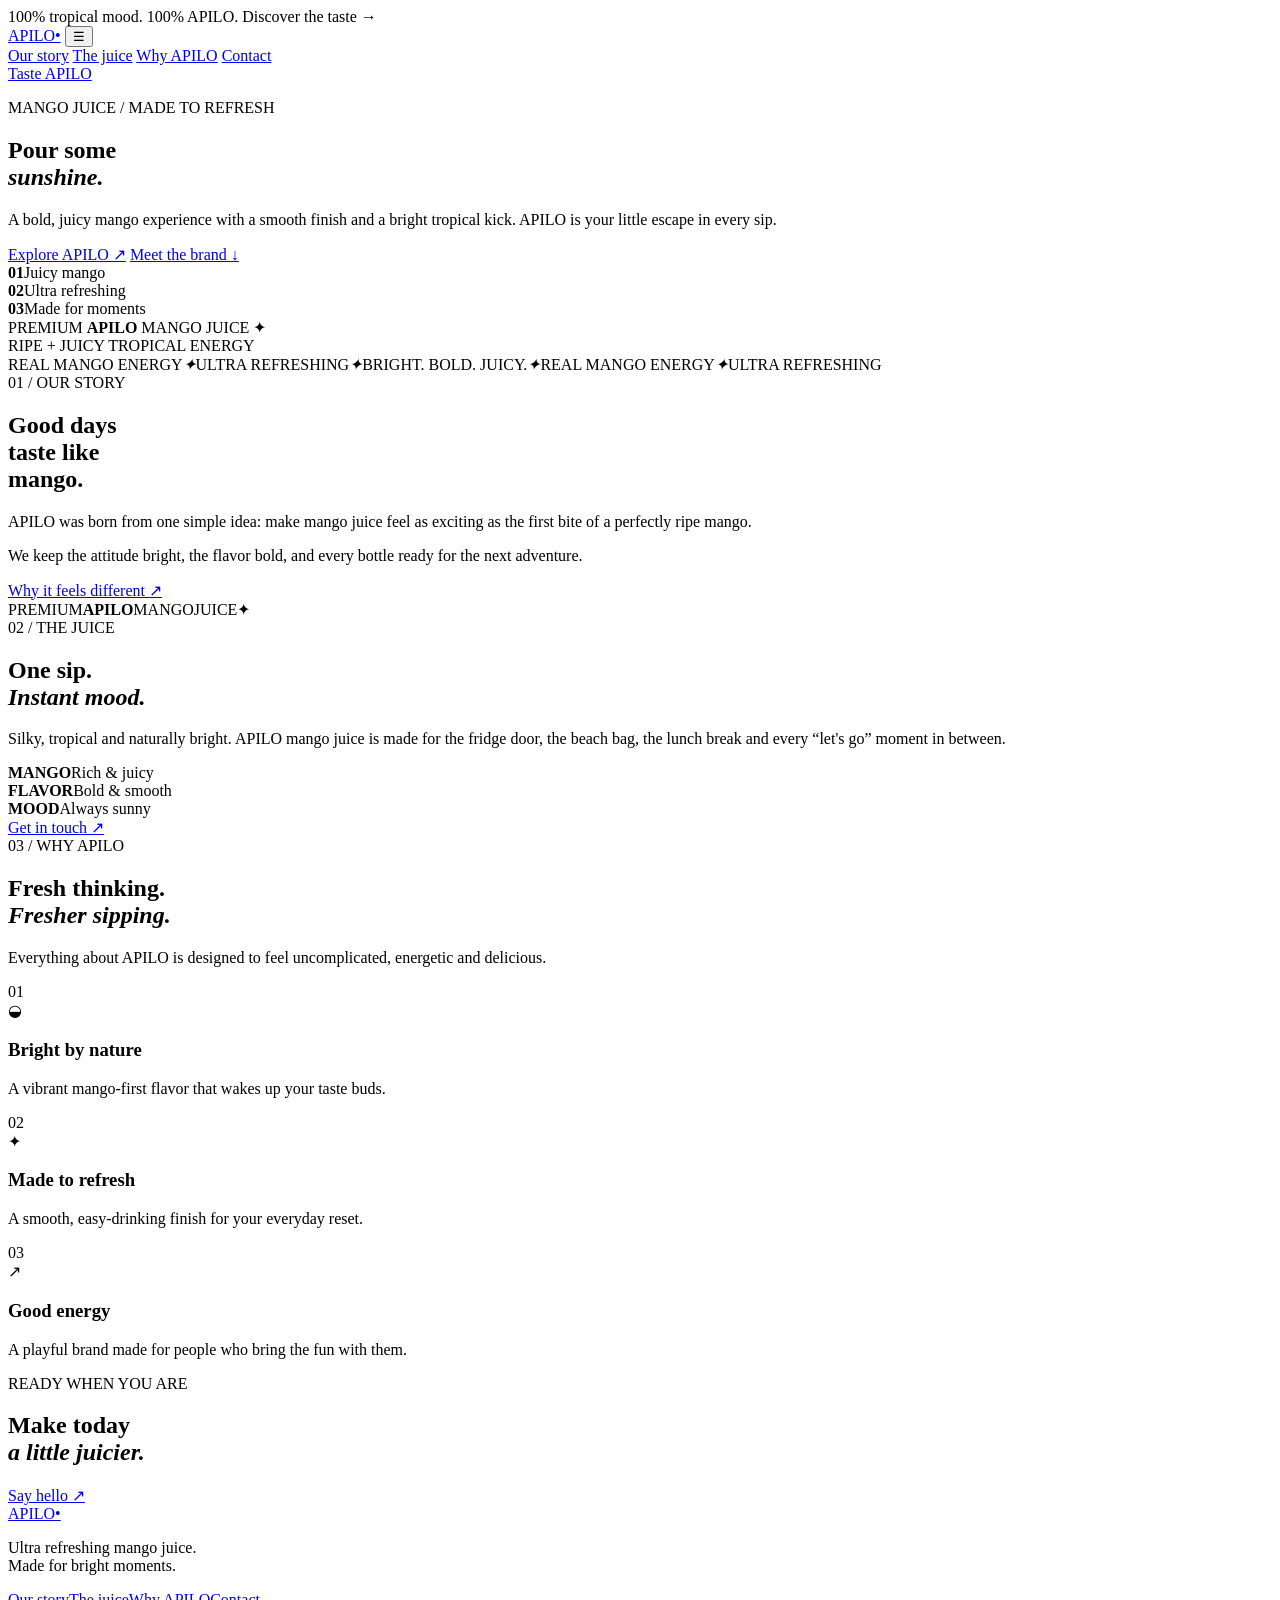
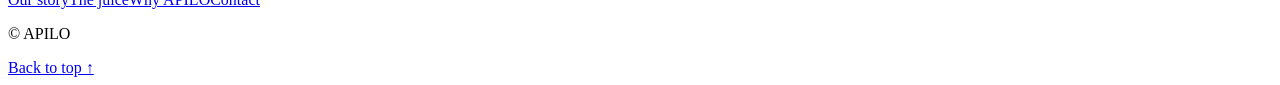
==== index.html @ fd2a4c7f "Build APILO juice brand homepage" ====
<!doctype html>
<html lang="en">
<head>
  <meta charset="UTF-8" />
  <meta name="viewport" content="width=device-width, initial-scale=1.0" />
  <meta name="description" content="APILO — ultra-refreshing mango juice made for bright, fresh moments." />
  <title>APILO — Ultra Refreshing Mango Juice</title>
  <link rel="preconnect" href="https://fonts.googleapis.com" />
  <link rel="preconnect" href="https://fonts.gstatic.com" crossorigin />
  <link href="https://fonts.googleapis.com/css2?family=DM+Sans:wght@400;500;600;700&family=Plus+Jakarta+Sans:wght@600;700;800&display=swap" rel="stylesheet" />
  <link rel="stylesheet" href="style.css" />
</head>
<body>
  <div class="announcement">100% tropical mood. 100% APILO. <span>Discover the taste →</span></div>

  <header class="nav-wrap">
    <nav class="nav container" aria-label="Main navigation">
      <a class="logo" href="#top" aria-label="APILO home">APILO<span>•</span></a>
      <button class="menu-btn" aria-label="Open menu" aria-expanded="false">☰</button>
      <div class="nav-links">
        <a href="#story">Our story</a>
        <a href="#product">The juice</a>
        <a href="#why">Why APILO</a>
        <a href="#contact">Contact</a>
      </div>
      <a class="nav-cta" href="#product">Taste APILO</a>
    </nav>
  </header>

  <main id="top">
    <section class="hero container">
      <div class="hero-copy reveal">
        <p class="eyebrow">MANGO JUICE / MADE TO REFRESH</p>
        <h1>Pour some<br /><em>sunshine.</em></h1>
        <p class="hero-text">A bold, juicy mango experience with a smooth finish and a bright tropical kick. APILO is your little escape in every sip.</p>
        <div class="hero-actions">
          <a class="button primary" href="#product">Explore APILO <span>↗</span></a>
          <a class="text-link" href="#story">Meet the brand <span>↓</span></a>
        </div>
        <div class="hero-meta">
          <div><strong>01</strong><span>Juicy mango</span></div>
          <div><strong>02</strong><span>Ultra refreshing</span></div>
          <div><strong>03</strong><span>Made for moments</span></div>
        </div>
      </div>

      <div class="hero-art reveal">
        <div class="sun"></div>
        <div class="burst burst-one"></div><div class="burst burst-two"></div><div class="burst burst-three"></div>
        <div class="leaf leaf-a"></div><div class="leaf leaf-b"></div>
        <div class="mango mango-a"></div><div class="mango mango-b"></div>
        <div class="bottle-shadow"></div>
        <div class="bottle">
          <div class="cap"></div>
          <div class="neck"></div>
          <div class="bottle-body">
            <div class="label">
              <span class="label-small">PREMIUM</span>
              <b>APILO</b>
              <span class="label-main">MANGO</span>
              <span class="label-sub">JUICE</span>
              <span class="label-dot">✦</span>
            </div>
          </div>
        </div>
        <span class="floating-note note-a">RIPE + JUICY</span>
        <span class="floating-note note-b">TROPICAL ENERGY</span>
      </div>
    </section>

    <section class="ticker" aria-label="APILO highlights">
      <div class="ticker-track"><span>REAL MANGO ENERGY</span><i>✦</i><span>ULTRA REFRESHING</span><i>✦</i><span>BRIGHT. BOLD. JUICY.</span><i>✦</i><span>REAL MANGO ENERGY</span><i>✦</i><span>ULTRA REFRESHING</span></div>
    </section>

    <section class="story section container" id="story">
      <div class="section-label">01 / OUR STORY</div>
      <div class="story-grid">
        <div class="story-title reveal"><h2>Good days<br /><span>taste like</span><br />mango.</h2></div>
        <div class="story-copy reveal"><p>APILO was born from one simple idea: make mango juice feel as exciting as the first bite of a perfectly ripe mango.</p><p>We keep the attitude bright, the flavor bold, and every bottle ready for the next adventure.</p><a class="arrow-link" href="#why">Why it feels different <span>↗</span></a></div>
      </div>
    </section>

    <section class="product section" id="product">
      <div class="container product-grid">
        <div class="product-visual reveal">
          <div class="fruit-ring"></div>
          <div class="mini-mango"></div>
          <div class="product-bottle bottle small-bottle"><div class="cap"></div><div class="neck"></div><div class="bottle-body"><div class="label"><span class="label-small">PREMIUM</span><b>APILO</b><span class="label-main">MANGO</span><span class="label-sub">JUICE</span><span class="label-dot">✦</span></div></div></div>
        </div>
        <div class="product-info reveal">
          <div class="section-label">02 / THE JUICE</div>
          <h2>One sip.<br /><em>Instant mood.</em></h2>
          <p>Silky, tropical and naturally bright. APILO mango juice is made for the fridge door, the beach bag, the lunch break and every “let's go” moment in between.</p>
          <div class="specs"><div><strong>MANGO</strong><span>Rich & juicy</span></div><div><strong>FLAVOR</strong><span>Bold & smooth</span></div><div><strong>MOOD</strong><span>Always sunny</span></div></div>
          <a class="button dark" href="#contact">Get in touch <span>↗</span></a>
        </div>
      </div>
    </section>

    <section class="why section container" id="why">
      <div class="section-label">03 / WHY APILO</div>
      <div class="why-head"><h2>Fresh thinking.<br /><em>Fresher sipping.</em></h2><p>Everything about APILO is designed to feel uncomplicated, energetic and delicious.</p></div>
      <div class="cards">
        <article class="feature-card reveal"><span>01</span><div class="icon">◒</div><h3>Bright by nature</h3><p>A vibrant mango-first flavor that wakes up your taste buds.</p></article>
        <article class="feature-card accent reveal"><span>02</span><div class="icon">✦</div><h3>Made to refresh</h3><p>A smooth, easy-drinking finish for your everyday reset.</p></article>
        <article class="feature-card reveal"><span>03</span><div class="icon">↗</div><h3>Good energy</h3><p>A playful brand made for people who bring the fun with them.</p></article>
      </div>
    </section>

    <section class="cta container reveal" id="contact">
      <div><p class="eyebrow">READY WHEN YOU ARE</p><h2>Make today<br /><em>a little juicier.</em></h2></div>
      <a class="button primary large" href="mailto:hello@apilo.example">Say hello <span>↗</span></a>
    </section>
  </main>

  <footer class="footer">
    <div class="container footer-grid">
      <div><a class="logo footer-logo" href="#top">APILO<span>•</span></a><p>Ultra refreshing mango juice.<br />Made for bright moments.</p></div>
      <div class="footer-links"><a href="#story">Our story</a><a href="#product">The juice</a><a href="#why">Why APILO</a><a href="#contact">Contact</a></div>
      <div class="footer-right"><p>© <span id="year"></span> APILO</p><a href="#top">Back to top ↑</a></div>
    </div>
  </footer>
  <script src="script.js"></script>
</body>
</html>
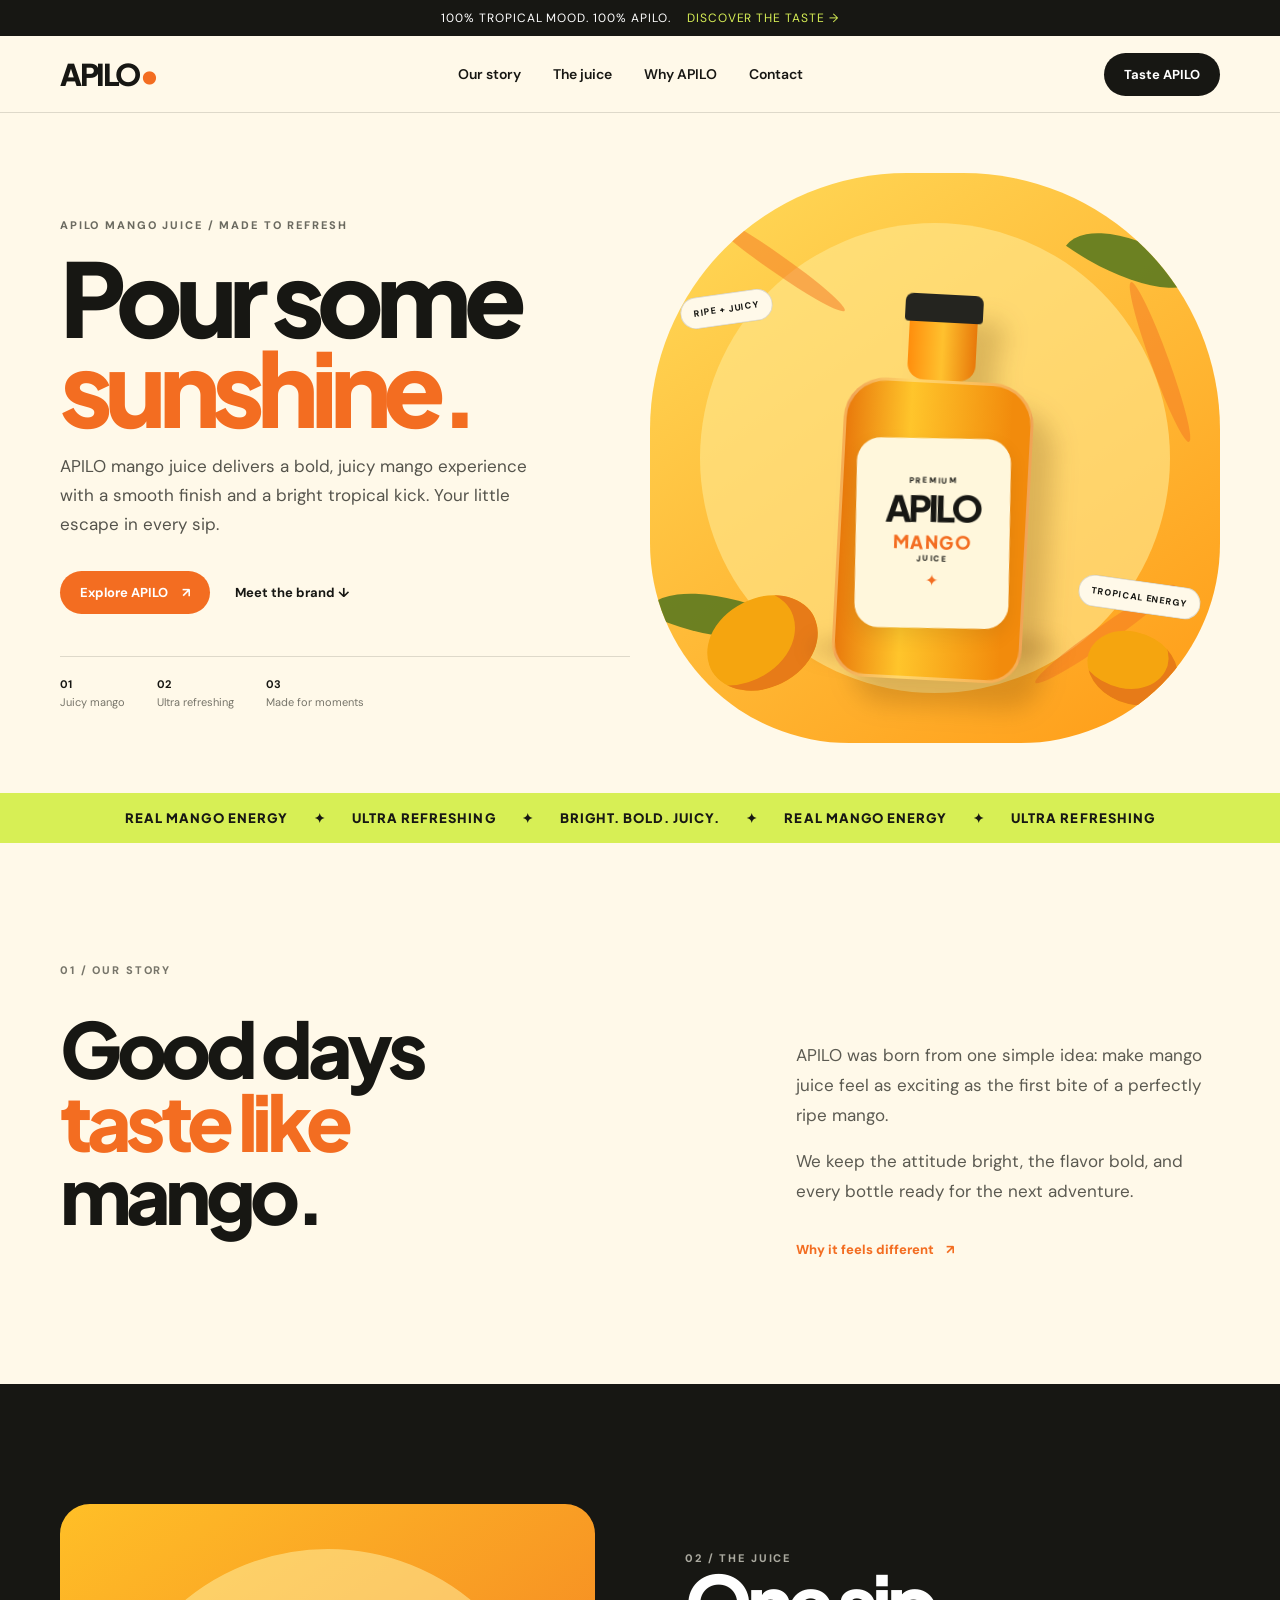
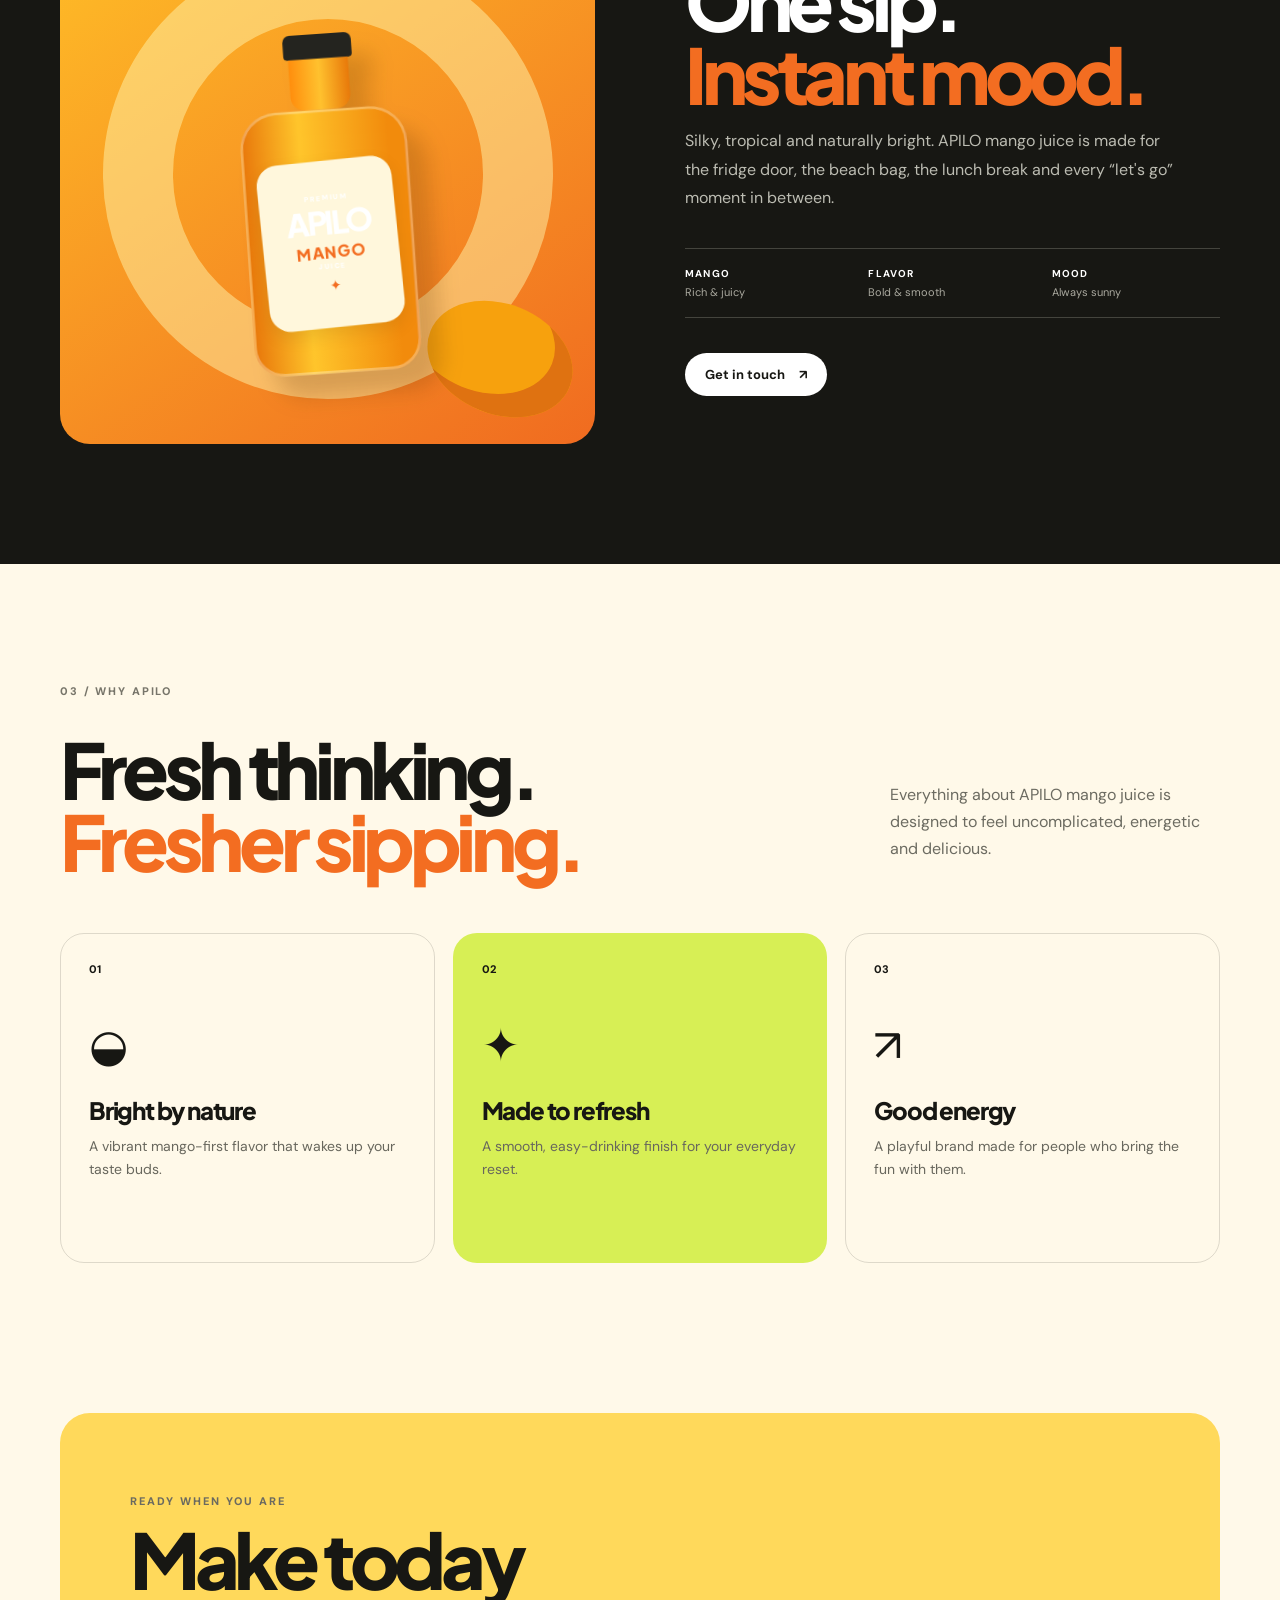
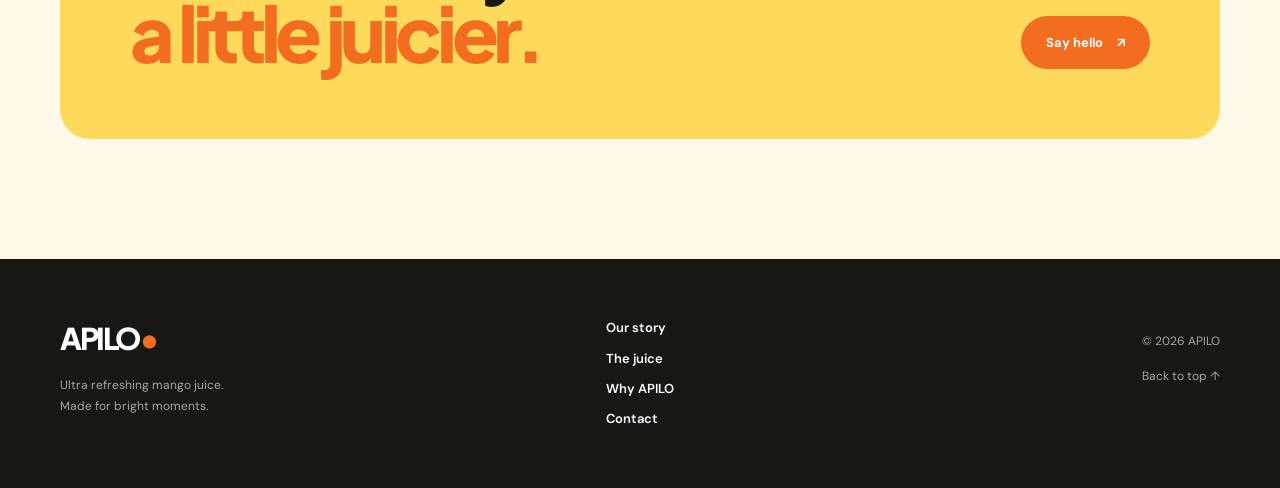
==== commit ca7b35d5: "Improve APILO SEO for Google search" ====
--- a/index.html
+++ b/index.html
@@ -3,123 +3,42 @@
 <head>
   <meta charset="UTF-8" />
   <meta name="viewport" content="width=device-width, initial-scale=1.0" />
-  <meta name="description" content="APILO — ultra-refreshing mango juice made for bright, fresh moments." />
-  <title>APILO — Ultra Refreshing Mango Juice</title>
+  <meta name="description" content="APILO mango juice — ultra-refreshing, bold and juicy tropical mango flavor made for bright moments." />
+  <meta name="keywords" content="APILO, APILO mango juice, mango juice, refreshing mango juice, tropical juice" />
+  <meta name="robots" content="index, follow" />
+  <link rel="canonical" href="https://sarkeramit2006-netizen.github.io/apilo-juice-website/" />
+  <meta property="og:type" content="website" />
+  <meta property="og:title" content="APILO Mango Juice — Pour Some Sunshine" />
+  <meta property="og:description" content="Meet APILO mango juice: bold, juicy and ultra refreshing." />
+  <meta property="og:url" content="https://sarkeramit2006-netizen.github.io/apilo-juice-website/" />
+  <title>APILO Mango Juice | Ultra Refreshing Tropical Mango Juice</title>
   <link rel="preconnect" href="https://fonts.googleapis.com" />
   <link rel="preconnect" href="https://fonts.gstatic.com" crossorigin />
   <link href="https://fonts.googleapis.com/css2?family=DM+Sans:wght@400;500;600;700&family=Plus+Jakarta+Sans:wght@600;700;800&display=swap" rel="stylesheet" />
   <link rel="stylesheet" href="style.css" />
+  <script type="application/ld+json">
+  {
+    "@context":"https://schema.org",
+    "@type":"Brand",
+    "name":"APILO",
+    "url":"https://sarkeramit2006-netizen.github.io/apilo-juice-website/",
+    "description":"APILO mango juice — bold, juicy and ultra refreshing tropical mango juice."
+  }
+  </script>
 </head>
 <body>
   <div class="announcement">100% tropical mood. 100% APILO. <span>Discover the taste →</span></div>
-
-  <header class="nav-wrap">
-    <nav class="nav container" aria-label="Main navigation">
-      <a class="logo" href="#top" aria-label="APILO home">APILO<span>•</span></a>
-      <button class="menu-btn" aria-label="Open menu" aria-expanded="false">☰</button>
-      <div class="nav-links">
-        <a href="#story">Our story</a>
-        <a href="#product">The juice</a>
-        <a href="#why">Why APILO</a>
-        <a href="#contact">Contact</a>
-      </div>
-      <a class="nav-cta" href="#product">Taste APILO</a>
-    </nav>
-  </header>
-
+  <header class="nav-wrap"><nav class="nav container" aria-label="Main navigation"><a class="logo" href="#top" aria-label="APILO home">APILO<span>•</span></a><button class="menu-btn" aria-label="Open menu" aria-expanded="false">☰</button><div class="nav-links"><a href="#story">Our story</a><a href="#product">The juice</a><a href="#why">Why APILO</a><a href="#contact">Contact</a></div><a class="nav-cta" href="#product">Taste APILO</a></nav></header>
   <main id="top">
-    <section class="hero container">
-      <div class="hero-copy reveal">
-        <p class="eyebrow">MANGO JUICE / MADE TO REFRESH</p>
-        <h1>Pour some<br /><em>sunshine.</em></h1>
-        <p class="hero-text">A bold, juicy mango experience with a smooth finish and a bright tropical kick. APILO is your little escape in every sip.</p>
-        <div class="hero-actions">
-          <a class="button primary" href="#product">Explore APILO <span>↗</span></a>
-          <a class="text-link" href="#story">Meet the brand <span>↓</span></a>
-        </div>
-        <div class="hero-meta">
-          <div><strong>01</strong><span>Juicy mango</span></div>
-          <div><strong>02</strong><span>Ultra refreshing</span></div>
-          <div><strong>03</strong><span>Made for moments</span></div>
-        </div>
-      </div>
-
-      <div class="hero-art reveal">
-        <div class="sun"></div>
-        <div class="burst burst-one"></div><div class="burst burst-two"></div><div class="burst burst-three"></div>
-        <div class="leaf leaf-a"></div><div class="leaf leaf-b"></div>
-        <div class="mango mango-a"></div><div class="mango mango-b"></div>
-        <div class="bottle-shadow"></div>
-        <div class="bottle">
-          <div class="cap"></div>
-          <div class="neck"></div>
-          <div class="bottle-body">
-            <div class="label">
-              <span class="label-small">PREMIUM</span>
-              <b>APILO</b>
-              <span class="label-main">MANGO</span>
-              <span class="label-sub">JUICE</span>
-              <span class="label-dot">✦</span>
-            </div>
-          </div>
-        </div>
-        <span class="floating-note note-a">RIPE + JUICY</span>
-        <span class="floating-note note-b">TROPICAL ENERGY</span>
-      </div>
-    </section>
-
-    <section class="ticker" aria-label="APILO highlights">
-      <div class="ticker-track"><span>REAL MANGO ENERGY</span><i>✦</i><span>ULTRA REFRESHING</span><i>✦</i><span>BRIGHT. BOLD. JUICY.</span><i>✦</i><span>REAL MANGO ENERGY</span><i>✦</i><span>ULTRA REFRESHING</span></div>
-    </section>
-
-    <section class="story section container" id="story">
-      <div class="section-label">01 / OUR STORY</div>
-      <div class="story-grid">
-        <div class="story-title reveal"><h2>Good days<br /><span>taste like</span><br />mango.</h2></div>
-        <div class="story-copy reveal"><p>APILO was born from one simple idea: make mango juice feel as exciting as the first bite of a perfectly ripe mango.</p><p>We keep the attitude bright, the flavor bold, and every bottle ready for the next adventure.</p><a class="arrow-link" href="#why">Why it feels different <span>↗</span></a></div>
-      </div>
-    </section>
-
-    <section class="product section" id="product">
-      <div class="container product-grid">
-        <div class="product-visual reveal">
-          <div class="fruit-ring"></div>
-          <div class="mini-mango"></div>
-          <div class="product-bottle bottle small-bottle"><div class="cap"></div><div class="neck"></div><div class="bottle-body"><div class="label"><span class="label-small">PREMIUM</span><b>APILO</b><span class="label-main">MANGO</span><span class="label-sub">JUICE</span><span class="label-dot">✦</span></div></div></div>
-        </div>
-        <div class="product-info reveal">
-          <div class="section-label">02 / THE JUICE</div>
-          <h2>One sip.<br /><em>Instant mood.</em></h2>
-          <p>Silky, tropical and naturally bright. APILO mango juice is made for the fridge door, the beach bag, the lunch break and every “let's go” moment in between.</p>
-          <div class="specs"><div><strong>MANGO</strong><span>Rich & juicy</span></div><div><strong>FLAVOR</strong><span>Bold & smooth</span></div><div><strong>MOOD</strong><span>Always sunny</span></div></div>
-          <a class="button dark" href="#contact">Get in touch <span>↗</span></a>
-        </div>
-      </div>
-    </section>
-
-    <section class="why section container" id="why">
-      <div class="section-label">03 / WHY APILO</div>
-      <div class="why-head"><h2>Fresh thinking.<br /><em>Fresher sipping.</em></h2><p>Everything about APILO is designed to feel uncomplicated, energetic and delicious.</p></div>
-      <div class="cards">
-        <article class="feature-card reveal"><span>01</span><div class="icon">◒</div><h3>Bright by nature</h3><p>A vibrant mango-first flavor that wakes up your taste buds.</p></article>
-        <article class="feature-card accent reveal"><span>02</span><div class="icon">✦</div><h3>Made to refresh</h3><p>A smooth, easy-drinking finish for your everyday reset.</p></article>
-        <article class="feature-card reveal"><span>03</span><div class="icon">↗</div><h3>Good energy</h3><p>A playful brand made for people who bring the fun with them.</p></article>
-      </div>
-    </section>
-
-    <section class="cta container reveal" id="contact">
-      <div><p class="eyebrow">READY WHEN YOU ARE</p><h2>Make today<br /><em>a little juicier.</em></h2></div>
-      <a class="button primary large" href="mailto:hello@apilo.example">Say hello <span>↗</span></a>
-    </section>
+    <section class="hero container"><div class="hero-copy reveal"><p class="eyebrow">APILO MANGO JUICE / MADE TO REFRESH</p><h1>Pour some<br /><em>sunshine.</em></h1><p class="hero-text">APILO mango juice delivers a bold, juicy mango experience with a smooth finish and a bright tropical kick. Your little escape in every sip.</p><div class="hero-actions"><a class="button primary" href="#product">Explore APILO <span>↗</span></a><a class="text-link" href="#story">Meet the brand <span>↓</span></a></div><div class="hero-meta"><div><strong>01</strong><span>Juicy mango</span></div><div><strong>02</strong><span>Ultra refreshing</span></div><div><strong>03</strong><span>Made for moments</span></div></div></div>
+      <div class="hero-art reveal"><div class="sun"></div><div class="burst burst-one"></div><div class="burst burst-two"></div><div class="burst burst-three"></div><div class="leaf leaf-a"></div><div class="leaf leaf-b"></div><div class="mango mango-a"></div><div class="mango mango-b"></div><div class="bottle-shadow"></div><div class="bottle"><div class="cap"></div><div class="neck"></div><div class="bottle-body"><div class="label"><span class="label-small">PREMIUM</span><b>APILO</b><span class="label-main">MANGO</span><span class="label-sub">JUICE</span><span class="label-dot">✦</span></div></div></div><span class="floating-note note-a">RIPE + JUICY</span><span class="floating-note note-b">TROPICAL ENERGY</span></div></section>
+    <section class="ticker" aria-label="APILO highlights"><div class="ticker-track"><span>REAL MANGO ENERGY</span><i>✦</i><span>ULTRA REFRESHING</span><i>✦</i><span>BRIGHT. BOLD. JUICY.</span><i>✦</i><span>REAL MANGO ENERGY</span><i>✦</i><span>ULTRA REFRESHING</span></div></section>
+    <section class="story section container" id="story"><div class="section-label">01 / OUR STORY</div><div class="story-grid"><div class="story-title reveal"><h2>Good days<br /><span>taste like</span><br />mango.</h2></div><div class="story-copy reveal"><p>APILO was born from one simple idea: make mango juice feel as exciting as the first bite of a perfectly ripe mango.</p><p>We keep the attitude bright, the flavor bold, and every bottle ready for the next adventure.</p><a class="arrow-link" href="#why">Why it feels different <span>↗</span></a></div></div></section>
+    <section class="product section" id="product"><div class="container product-grid"><div class="product-visual reveal"><div class="fruit-ring"></div><div class="mini-mango"></div><div class="product-bottle bottle small-bottle"><div class="cap"></div><div class="neck"></div><div class="bottle-body"><div class="label"><span class="label-small">PREMIUM</span><b>APILO</b><span class="label-main">MANGO</span><span class="label-sub">JUICE</span><span class="label-dot">✦</span></div></div></div></div><div class="product-info reveal"><div class="section-label">02 / THE JUICE</div><h2>One sip.<br /><em>Instant mood.</em></h2><p>Silky, tropical and naturally bright. APILO mango juice is made for the fridge door, the beach bag, the lunch break and every “let's go” moment in between.</p><div class="specs"><div><strong>MANGO</strong><span>Rich & juicy</span></div><div><strong>FLAVOR</strong><span>Bold & smooth</span></div><div><strong>MOOD</strong><span>Always sunny</span></div></div><a class="button dark" href="#contact">Get in touch <span>↗</span></a></div></div></section>
+    <section class="why section container" id="why"><div class="section-label">03 / WHY APILO</div><div class="why-head"><h2>Fresh thinking.<br /><em>Fresher sipping.</em></h2><p>Everything about APILO mango juice is designed to feel uncomplicated, energetic and delicious.</p></div><div class="cards"><article class="feature-card reveal"><span>01</span><div class="icon">◒</div><h3>Bright by nature</h3><p>A vibrant mango-first flavor that wakes up your taste buds.</p></article><article class="feature-card accent reveal"><span>02</span><div class="icon">✦</div><h3>Made to refresh</h3><p>A smooth, easy-drinking finish for your everyday reset.</p></article><article class="feature-card reveal"><span>03</span><div class="icon">↗</div><h3>Good energy</h3><p>A playful brand made for people who bring the fun with them.</p></article></div></section>
+    <section class="cta container reveal" id="contact"><div><p class="eyebrow">READY WHEN YOU ARE</p><h2>Make today<br /><em>a little juicier.</em></h2></div><a class="button primary large" href="mailto:hello@apilo.example">Say hello <span>↗</span></a></section>
   </main>
-
-  <footer class="footer">
-    <div class="container footer-grid">
-      <div><a class="logo footer-logo" href="#top">APILO<span>•</span></a><p>Ultra refreshing mango juice.<br />Made for bright moments.</p></div>
-      <div class="footer-links"><a href="#story">Our story</a><a href="#product">The juice</a><a href="#why">Why APILO</a><a href="#contact">Contact</a></div>
-      <div class="footer-right"><p>© <span id="year"></span> APILO</p><a href="#top">Back to top ↑</a></div>
-    </div>
-  </footer>
+  <footer class="footer"><div class="container footer-grid"><div><a class="logo footer-logo" href="#top">APILO<span>•</span></a><p>Ultra refreshing mango juice.<br />Made for bright moments.</p></div><div class="footer-links"><a href="#story">Our story</a><a href="#product">The juice</a><a href="#why">Why APILO</a><a href="#contact">Contact</a></div><div class="footer-right"><p>© <span id="year"></span> APILO</p><a href="#top">Back to top ↑</a></div></div></footer>
   <script src="script.js"></script>
 </body>
 </html>
--- a/style.css
+++ b/style.css
@@ -0,0 +1 @@
+:root{--ink:#171713;--cream:#fff9e9;--mango:#ffad18;--orange:#f36d21;--lime:#d7ef55;--white:#fff;--line:rgba(23,23,19,.14)}*{box-sizing:border-box}html{scroll-behavior:smooth}body{margin:0;background:var(--cream);color:var(--ink);font-family:'DM Sans',sans-serif}a{color:inherit;text-decoration:none}.container{width:min(1160px,calc(100% - 48px));margin:auto}.announcement{background:var(--ink);color:#fff;padding:10px;text-align:center;font-size:12px;letter-spacing:.08em;text-transform:uppercase}.announcement span{color:var(--lime);margin-left:12px}.nav-wrap{position:sticky;top:0;z-index:20;background:rgba(255,249,233,.9);backdrop-filter:blur(14px);border-bottom:1px solid var(--line)}.nav{height:76px;display:flex;align-items:center;justify-content:space-between;gap:30px}.logo{font:800 30px 'Plus Jakarta Sans';letter-spacing:-.08em}.logo span{color:var(--orange)}.nav-links{display:flex;gap:32px;font-size:14px;font-weight:600}.nav-links a:hover,.footer-links a:hover{opacity:.55}.nav-cta,.button{display:inline-flex;align-items:center;gap:14px;border-radius:100px;padding:13px 20px;font-weight:700;font-size:13px}.nav-cta{background:var(--ink);color:#fff}.menu-btn{display:none;background:none;border:0;font-size:25px}.hero{min-height:680px;display:grid;grid-template-columns:1fr 1fr;align-items:center;gap:20px;padding-top:50px;padding-bottom:40px}.eyebrow,.section-label{font-size:11px;letter-spacing:.17em;font-weight:800}.eyebrow{color:#6b6a60}.hero h1{font:800 clamp(60px,8vw,104px)/.88 'Plus Jakarta Sans';letter-spacing:-.075em;margin:20px 0}.hero h1 em,.story-title span,.product-info em,.why-head em,.cta em{font-style:normal;color:var(--orange)}.hero-text{max-width:470px;font-size:17px;line-height:1.7;color:#55544c}.hero-actions{display:flex;align-items:center;gap:25px;margin:32px 0}.button.primary{background:var(--orange);color:#fff}.button.primary:hover{transform:translateY(-2px)}.text-link{font-weight:700;font-size:13px}.hero-meta{display:flex;gap:32px;border-top:1px solid var(--line);padding-top:20px;margin-top:42px}.hero-meta div{display:grid;gap:4px}.hero-meta strong{font-size:11px}.hero-meta span{font-size:11px;color:#77756a}.hero-art{height:570px;position:relative;overflow:hidden;border-radius:45% 45% 35% 35%;background:linear-gradient(145deg,#ffdb5a,#ff9b16);isolation:isolate}.sun{position:absolute;width:470px;height:470px;border-radius:50%;background:#ffe78c;left:50%;top:50%;transform:translate(-50%,-50%);opacity:.65}.burst{position:absolute;background:#f47722;width:170px;height:18px;border-radius:50%;transform-origin:center;opacity:.5}.burst-one{top:80px;left:40px;transform:rotate(35deg)}.burst-two{bottom:100px;right:30px;transform:rotate(-35deg)}.burst-three{top:180px;right:-25px;transform:rotate(70deg)}.leaf{position:absolute;width:130px;height:55px;background:#5c7b20;border-radius:100% 0 100% 0;opacity:.9}.leaf-a{right:20px;top:60px;transform:rotate(35deg)}.leaf-b{left:0;bottom:100px;transform:rotate(205deg)}.mango{position:absolute;width:115px;height:90px;background:#f5a50f;border-radius:55% 45% 55% 45%;box-shadow:inset -20px -12px 0 #e77b18}.mango-a{left:55px;bottom:55px;transform:rotate(-18deg)}.mango-b{right:30px;bottom:30px;transform:rotate(30deg) scale(.8)}.bottle{position:absolute;left:50%;top:50%;width:190px;height:390px;transform:translate(-50%,-42%) rotate(3deg);filter:drop-shadow(22px 25px 12px rgba(80,40,0,.2));z-index:4}.cap{width:78px;height:28px;background:#24241f;border-radius:8px 8px 4px 4px;margin:auto}.neck{width:68px;height:58px;background:linear-gradient(90deg,#ff8e0d,#ffc12e,#e8790a);margin:auto;border-radius:0 0 16px 16px}.bottle-body{height:300px;border-radius:42px 42px 34px 34px;background:linear-gradient(90deg,#e97a0c,#ffc52b 35%,#f28b0c 90%);border:3px solid rgba(255,255,255,.3);padding:55px 15px 15px}.label{height:190px;background:#fff7dc;border-radius:24px;display:flex;flex-direction:column;align-items:center;justify-content:center;transform:rotate(-2deg);box-shadow:0 8px 20px rgba(0,0,0,.08)}.label-small,.label-sub{font-size:8px;letter-spacing:.22em;font-weight:800}.label b{font:800 36px 'Plus Jakarta Sans';letter-spacing:-.08em}.label-main{font:800 18px 'Plus Jakarta Sans';letter-spacing:.08em;color:var(--orange)}.label-dot{font-size:16px;color:var(--orange);margin-top:7px}.bottle-shadow{position:absolute;width:250px;height:30px;border-radius:50%;background:rgba(100,50,0,.2);bottom:80px;left:50%;transform:translateX(-50%);filter:blur(10px)}.floating-note{position:absolute;z-index:5;background:#fff9e9;border:1px solid var(--line);padding:9px 12px;border-radius:100px;font-size:9px;font-weight:800;letter-spacing:.1em}.note-a{top:120px;left:30px;transform:rotate(-8deg)}.note-b{bottom:130px;right:20px;transform:rotate(8deg)}.ticker{background:var(--lime);overflow:hidden;padding:17px 0;white-space:nowrap}.ticker-track{display:flex;justify-content:center;gap:26px;font:800 13px 'Plus Jakarta Sans';letter-spacing:.08em}.ticker i{font-style:normal}.section{padding:120px 0}.section-label{color:#77756a}.story-grid{display:grid;grid-template-columns:1.2fr .8fr;gap:100px;margin-top:35px}.story-title h2,.product-info h2,.why-head h2,.cta h2{font:800 clamp(50px,6vw,80px)/.95 'Plus Jakarta Sans';letter-spacing:-.07em;margin:0}.story-copy{padding-top:12px;font-size:17px;line-height:1.75;color:#5b5a51}.story-copy p{max-width:470px}.arrow-link{display:inline-flex;gap:12px;margin-top:15px;font-weight:800;color:var(--orange);font-size:13px}.product{background:var(--ink);color:#fff}.product-grid{display:grid;grid-template-columns:1fr 1fr;align-items:center;gap:90px}.product-visual{height:540px;position:relative;border-radius:30px;background:linear-gradient(145deg,#ffbf27,#f06b20);overflow:hidden}.fruit-ring{position:absolute;width:450px;height:450px;border:70px solid rgba(255,244,170,.5);border-radius:50%;left:50%;top:50%;transform:translate(-50%,-50%)}.small-bottle{transform:translate(-50%,-42%) rotate(-4deg) scale(.88)}.mini-mango{position:absolute;width:150px;height:110px;background:#f7a10d;border-radius:50%;right:20px;bottom:30px;transform:rotate(22deg);box-shadow:inset -25px -15px 0 #df7211}.product-info p{max-width:500px;line-height:1.8;color:#bcbcb2;font-size:16px}.product-info .section-label{color:#aaa99f}.specs{display:grid;grid-template-columns:repeat(3,1fr);border-top:1px solid #44443d;border-bottom:1px solid #44443d;margin:35px 0;padding:18px 0;gap:15px}.specs div{display:grid;gap:5px}.specs strong{font-size:10px;letter-spacing:.12em}.specs span{font-size:11px;color:#aaa99f}.button.dark{background:#fff;color:var(--ink)}.why-head{display:flex;justify-content:space-between;align-items:end;gap:50px;margin:35px 0 55px}.why-head p{max-width:330px;line-height:1.7;color:#6c6b61}.cards{display:grid;grid-template-columns:repeat(3,1fr);gap:18px}.feature-card{min-height:330px;padding:28px;border:1px solid var(--line);border-radius:24px;display:flex;flex-direction:column}.feature-card.accent{background:var(--lime);border-color:transparent}.feature-card>span{font-size:11px;font-weight:800}.icon{font-size:45px;margin:40px 0 20px}.feature-card h3{font:800 24px 'Plus Jakarta Sans';margin:0 0 10px;letter-spacing:-.05em}.feature-card p{color:#68675d;line-height:1.6;font-size:14px;margin:0}.cta{margin-top:30px;margin-bottom:120px;padding:70px;border-radius:30px;background:#ffd95b;display:flex;align-items:end;justify-content:space-between;gap:30px}.cta h2{margin-top:15px}.button.large{padding:18px 25px}.footer{background:var(--ink);color:#fff;padding:60px 0}.footer-grid{display:grid;grid-template-columns:1.5fr 1fr .7fr;gap:40px}.footer-logo{display:block;margin-bottom:18px}.footer p{color:#aaa99f;font-size:12px;line-height:1.7}.footer-links{display:grid;gap:12px;font-size:13px;font-weight:600}.footer-right{text-align:right}.footer-right a{font-size:12px;color:#aaa99f}.reveal{opacity:0;transform:translateY(20px);transition:.8s ease}.reveal.visible{opacity:1;transform:none}@media(max-width:800px){.container{width:min(100% - 30px,600px)}.nav{height:68px}.nav-links,.nav-cta{display:none}.menu-btn{display:block}.nav.open .nav-links{display:flex;position:absolute;left:0;right:0;top:68px;background:var(--cream);padding:20px 30px;flex-direction:column;border-bottom:1px solid var(--line)}.hero{grid-template-columns:1fr;padding-top:35px}.hero h1{font-size:70px}.hero-art{height:500px}.hero-meta{gap:15px}.story-grid,.product-grid{grid-template-columns:1fr;gap:45px}.section{padding:80px 0}.product-visual{height:460px}.why-head{display:block}.cards{grid-template-columns:1fr}.cta{margin-bottom:70px;padding:45px 28px;display:block}.cta .button{margin-top:30px}.footer-grid{grid-template-columns:1fr 1fr}.footer-right{text-align:left}.footer-links{order:3}.floating-note{display:none}}
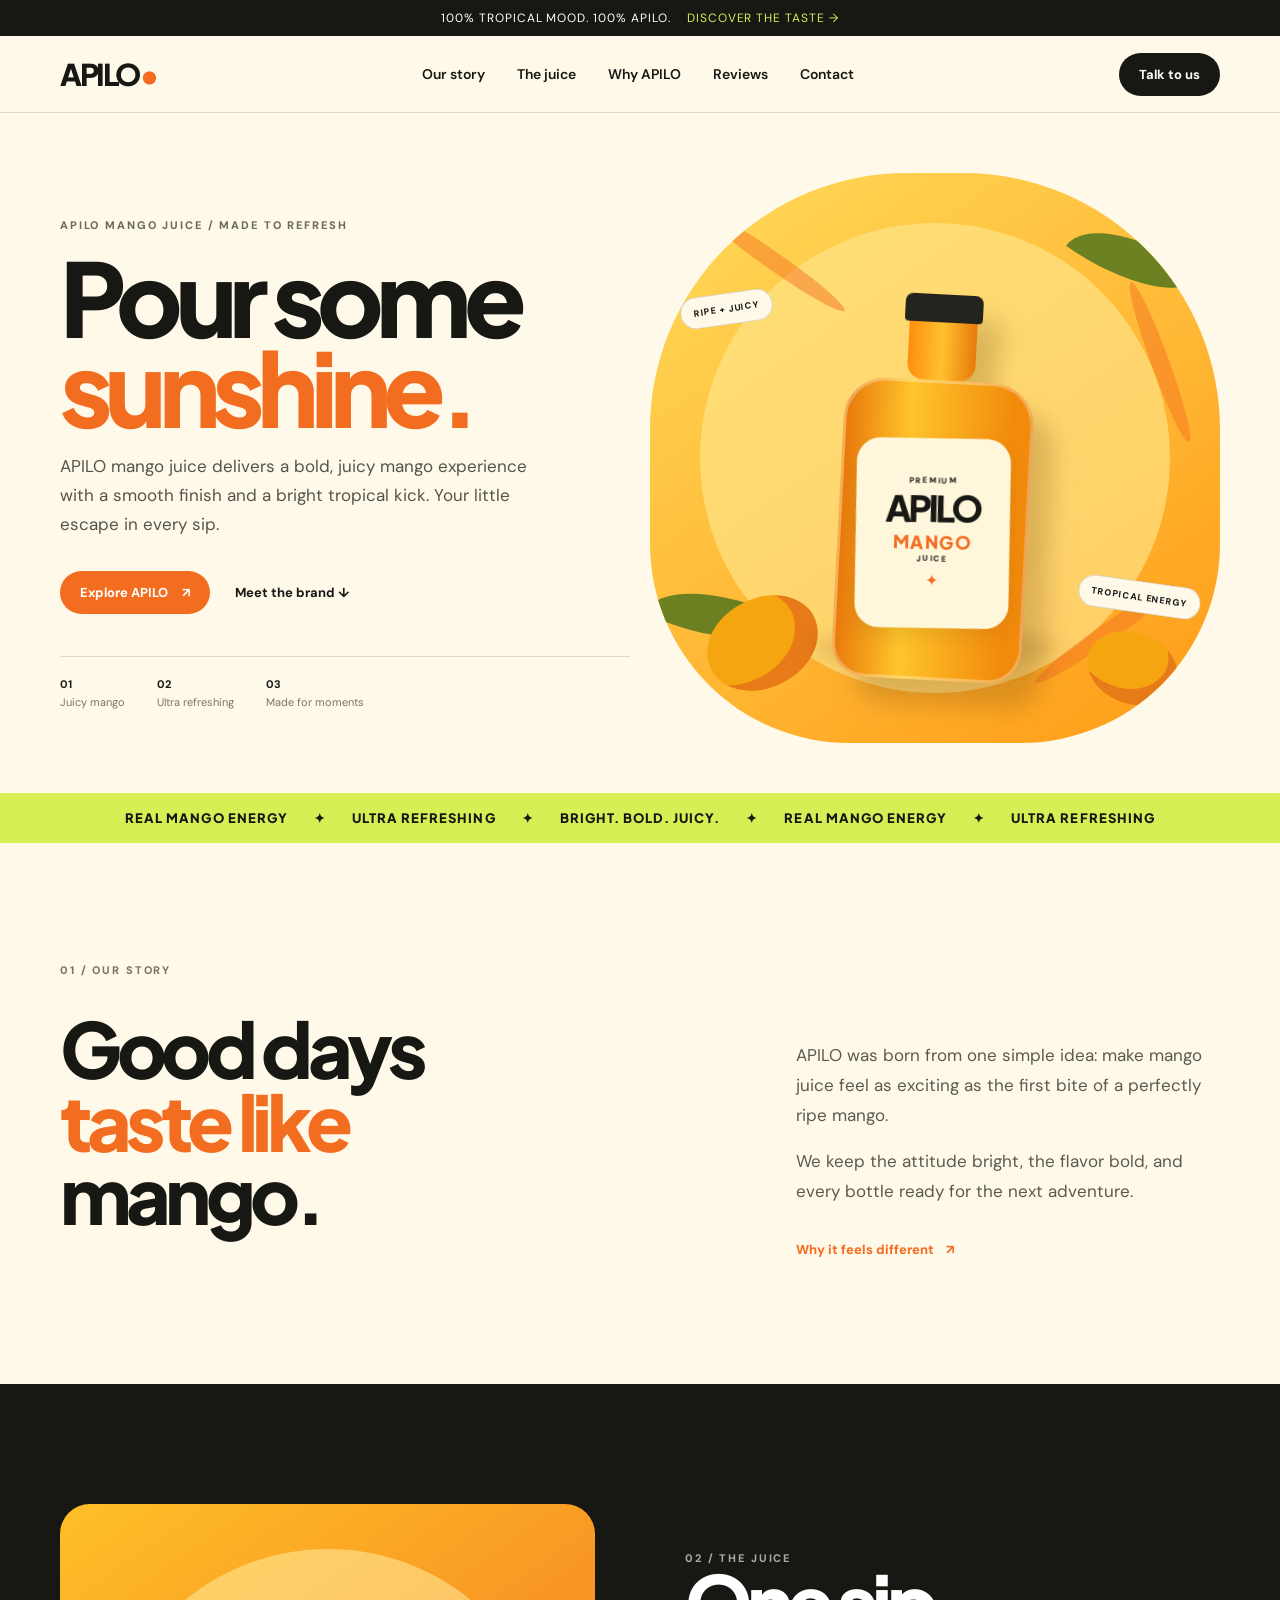
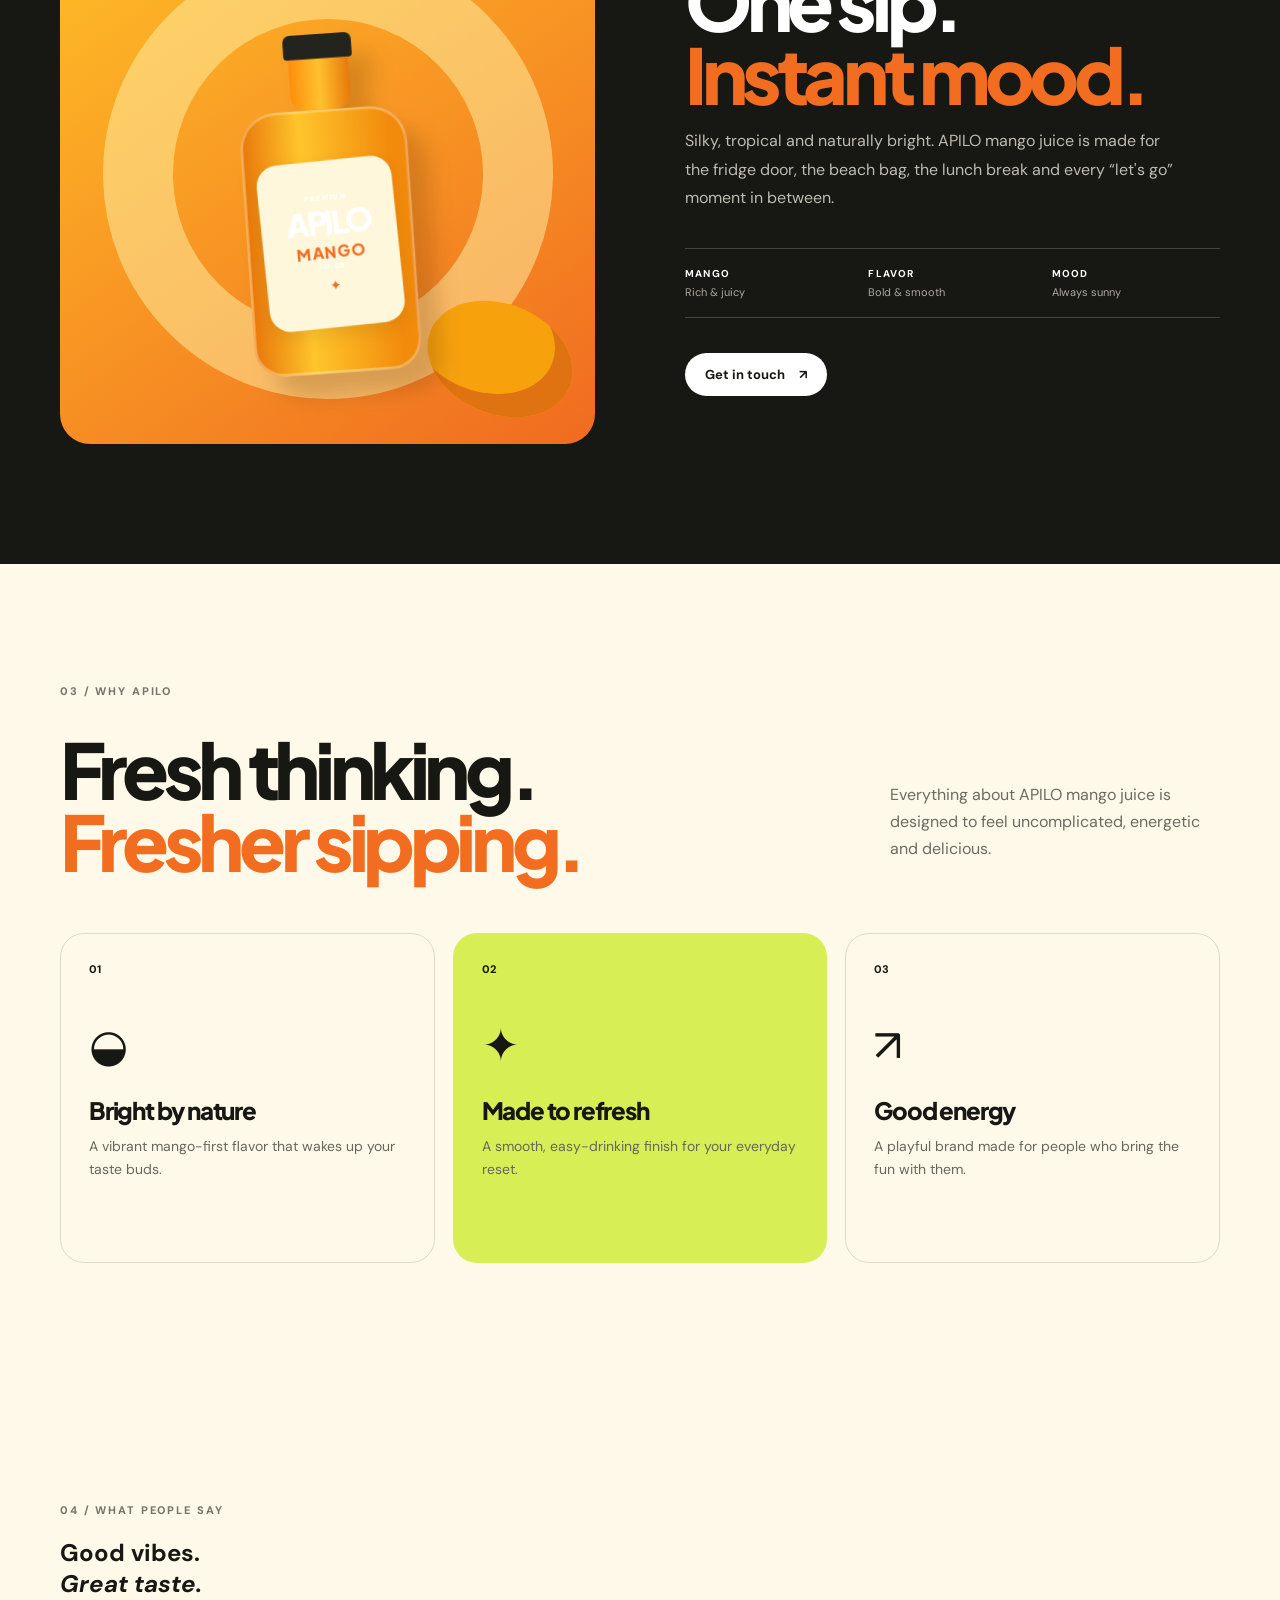
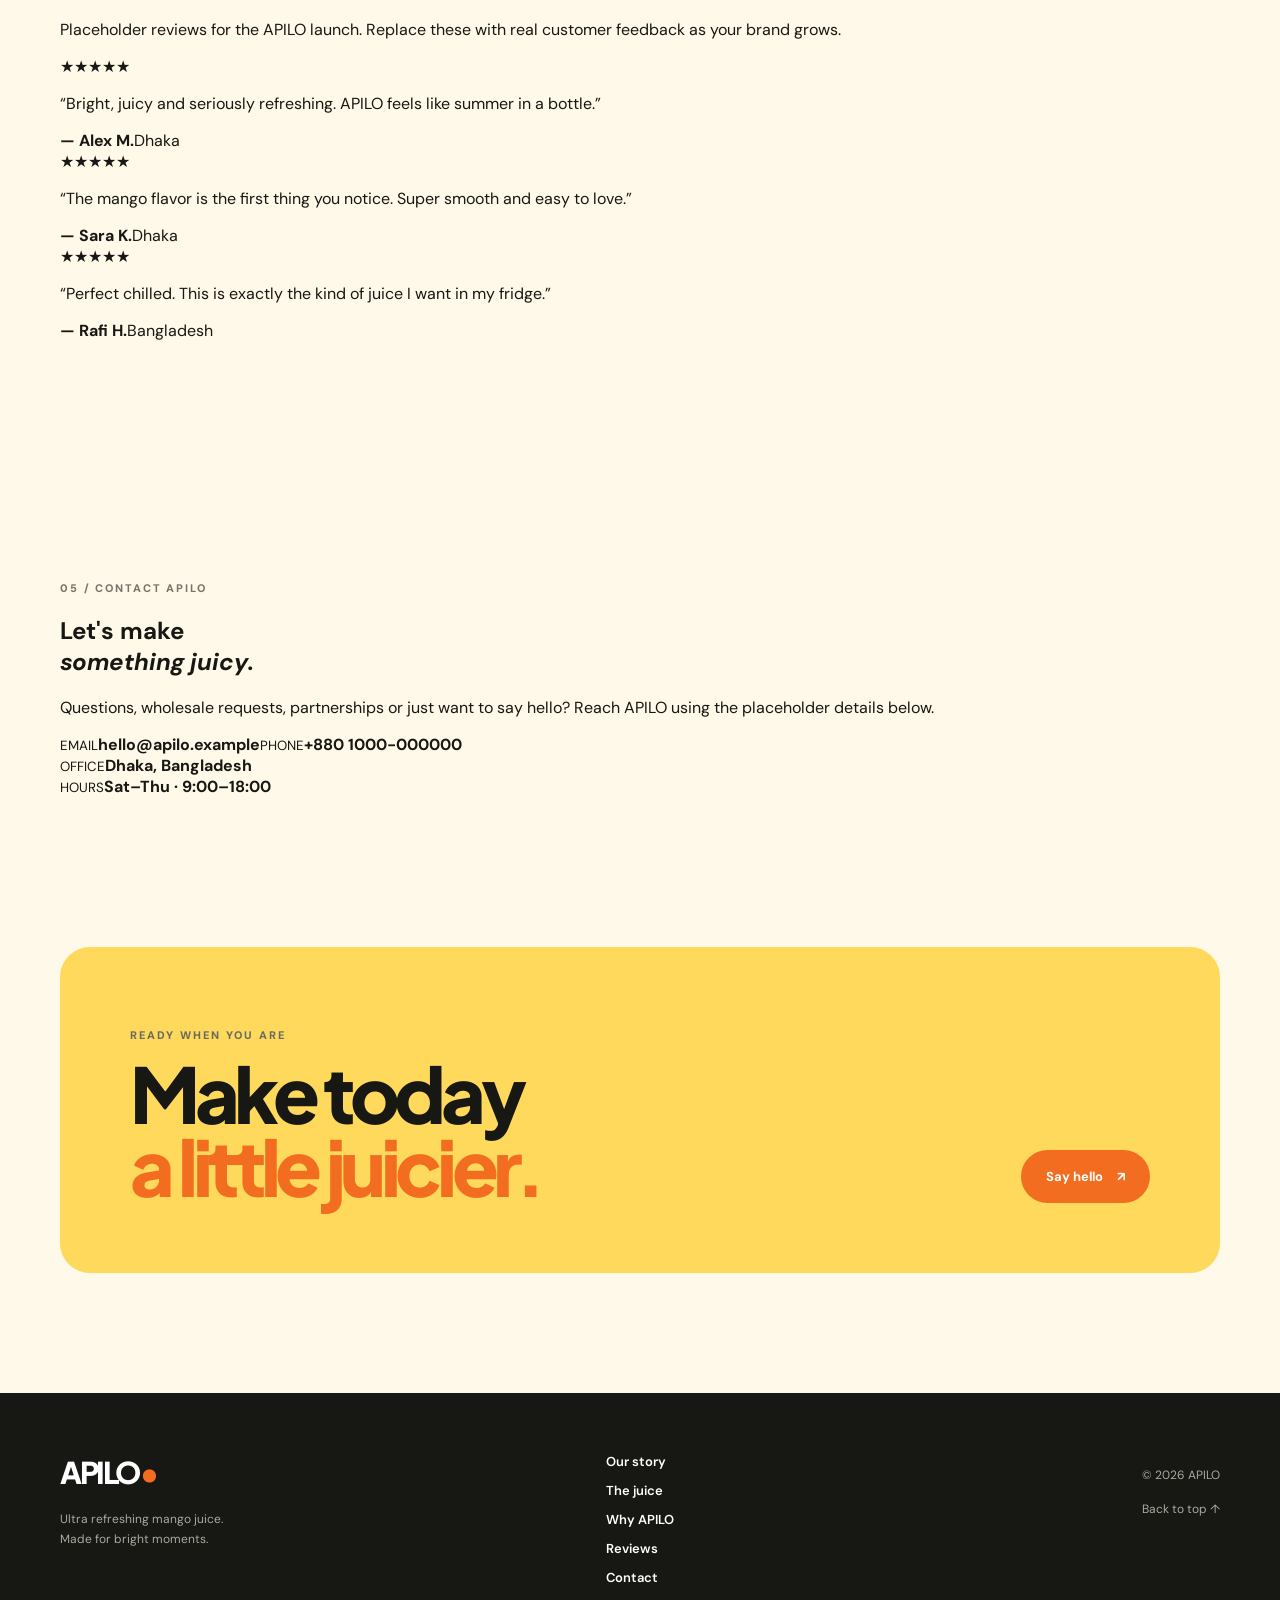
==== commit aa2168e5: "Add APILO contact, reviews, and navigation sections" ====
--- a/index.html
+++ b/index.html
@@ -1,44 +1,23 @@
 <!doctype html>
 <html lang="en">
 <head>
-  <meta charset="UTF-8" />
-  <meta name="viewport" content="width=device-width, initial-scale=1.0" />
-  <meta name="description" content="APILO mango juice — ultra-refreshing, bold and juicy tropical mango flavor made for bright moments." />
-  <meta name="keywords" content="APILO, APILO mango juice, mango juice, refreshing mango juice, tropical juice" />
-  <meta name="robots" content="index, follow" />
-  <link rel="canonical" href="https://sarkeramit2006-netizen.github.io/apilo-juice-website/" />
-  <meta property="og:type" content="website" />
-  <meta property="og:title" content="APILO Mango Juice — Pour Some Sunshine" />
-  <meta property="og:description" content="Meet APILO mango juice: bold, juicy and ultra refreshing." />
-  <meta property="og:url" content="https://sarkeramit2006-netizen.github.io/apilo-juice-website/" />
-  <title>APILO Mango Juice | Ultra Refreshing Tropical Mango Juice</title>
-  <link rel="preconnect" href="https://fonts.googleapis.com" />
-  <link rel="preconnect" href="https://fonts.gstatic.com" crossorigin />
-  <link href="https://fonts.googleapis.com/css2?family=DM+Sans:wght@400;500;600;700&family=Plus+Jakarta+Sans:wght@600;700;800&display=swap" rel="stylesheet" />
-  <link rel="stylesheet" href="style.css" />
-  <script type="application/ld+json">
-  {
-    "@context":"https://schema.org",
-    "@type":"Brand",
-    "name":"APILO",
-    "url":"https://sarkeramit2006-netizen.github.io/apilo-juice-website/",
-    "description":"APILO mango juice — bold, juicy and ultra refreshing tropical mango juice."
-  }
-  </script>
-</head>
-<body>
-  <div class="announcement">100% tropical mood. 100% APILO. <span>Discover the taste →</span></div>
-  <header class="nav-wrap"><nav class="nav container" aria-label="Main navigation"><a class="logo" href="#top" aria-label="APILO home">APILO<span>•</span></a><button class="menu-btn" aria-label="Open menu" aria-expanded="false">☰</button><div class="nav-links"><a href="#story">Our story</a><a href="#product">The juice</a><a href="#why">Why APILO</a><a href="#contact">Contact</a></div><a class="nav-cta" href="#product">Taste APILO</a></nav></header>
-  <main id="top">
-    <section class="hero container"><div class="hero-copy reveal"><p class="eyebrow">APILO MANGO JUICE / MADE TO REFRESH</p><h1>Pour some<br /><em>sunshine.</em></h1><p class="hero-text">APILO mango juice delivers a bold, juicy mango experience with a smooth finish and a bright tropical kick. Your little escape in every sip.</p><div class="hero-actions"><a class="button primary" href="#product">Explore APILO <span>↗</span></a><a class="text-link" href="#story">Meet the brand <span>↓</span></a></div><div class="hero-meta"><div><strong>01</strong><span>Juicy mango</span></div><div><strong>02</strong><span>Ultra refreshing</span></div><div><strong>03</strong><span>Made for moments</span></div></div></div>
-      <div class="hero-art reveal"><div class="sun"></div><div class="burst burst-one"></div><div class="burst burst-two"></div><div class="burst burst-three"></div><div class="leaf leaf-a"></div><div class="leaf leaf-b"></div><div class="mango mango-a"></div><div class="mango mango-b"></div><div class="bottle-shadow"></div><div class="bottle"><div class="cap"></div><div class="neck"></div><div class="bottle-body"><div class="label"><span class="label-small">PREMIUM</span><b>APILO</b><span class="label-main">MANGO</span><span class="label-sub">JUICE</span><span class="label-dot">✦</span></div></div></div><span class="floating-note note-a">RIPE + JUICY</span><span class="floating-note note-b">TROPICAL ENERGY</span></div></section>
-    <section class="ticker" aria-label="APILO highlights"><div class="ticker-track"><span>REAL MANGO ENERGY</span><i>✦</i><span>ULTRA REFRESHING</span><i>✦</i><span>BRIGHT. BOLD. JUICY.</span><i>✦</i><span>REAL MANGO ENERGY</span><i>✦</i><span>ULTRA REFRESHING</span></div></section>
-    <section class="story section container" id="story"><div class="section-label">01 / OUR STORY</div><div class="story-grid"><div class="story-title reveal"><h2>Good days<br /><span>taste like</span><br />mango.</h2></div><div class="story-copy reveal"><p>APILO was born from one simple idea: make mango juice feel as exciting as the first bite of a perfectly ripe mango.</p><p>We keep the attitude bright, the flavor bold, and every bottle ready for the next adventure.</p><a class="arrow-link" href="#why">Why it feels different <span>↗</span></a></div></div></section>
-    <section class="product section" id="product"><div class="container product-grid"><div class="product-visual reveal"><div class="fruit-ring"></div><div class="mini-mango"></div><div class="product-bottle bottle small-bottle"><div class="cap"></div><div class="neck"></div><div class="bottle-body"><div class="label"><span class="label-small">PREMIUM</span><b>APILO</b><span class="label-main">MANGO</span><span class="label-sub">JUICE</span><span class="label-dot">✦</span></div></div></div></div><div class="product-info reveal"><div class="section-label">02 / THE JUICE</div><h2>One sip.<br /><em>Instant mood.</em></h2><p>Silky, tropical and naturally bright. APILO mango juice is made for the fridge door, the beach bag, the lunch break and every “let's go” moment in between.</p><div class="specs"><div><strong>MANGO</strong><span>Rich & juicy</span></div><div><strong>FLAVOR</strong><span>Bold & smooth</span></div><div><strong>MOOD</strong><span>Always sunny</span></div></div><a class="button dark" href="#contact">Get in touch <span>↗</span></a></div></div></section>
-    <section class="why section container" id="why"><div class="section-label">03 / WHY APILO</div><div class="why-head"><h2>Fresh thinking.<br /><em>Fresher sipping.</em></h2><p>Everything about APILO mango juice is designed to feel uncomplicated, energetic and delicious.</p></div><div class="cards"><article class="feature-card reveal"><span>01</span><div class="icon">◒</div><h3>Bright by nature</h3><p>A vibrant mango-first flavor that wakes up your taste buds.</p></article><article class="feature-card accent reveal"><span>02</span><div class="icon">✦</div><h3>Made to refresh</h3><p>A smooth, easy-drinking finish for your everyday reset.</p></article><article class="feature-card reveal"><span>03</span><div class="icon">↗</div><h3>Good energy</h3><p>A playful brand made for people who bring the fun with them.</p></article></div></section>
-    <section class="cta container reveal" id="contact"><div><p class="eyebrow">READY WHEN YOU ARE</p><h2>Make today<br /><em>a little juicier.</em></h2></div><a class="button primary large" href="mailto:hello@apilo.example">Say hello <span>↗</span></a></section>
-  </main>
-  <footer class="footer"><div class="container footer-grid"><div><a class="logo footer-logo" href="#top">APILO<span>•</span></a><p>Ultra refreshing mango juice.<br />Made for bright moments.</p></div><div class="footer-links"><a href="#story">Our story</a><a href="#product">The juice</a><a href="#why">Why APILO</a><a href="#contact">Contact</a></div><div class="footer-right"><p>© <span id="year"></span> APILO</p><a href="#top">Back to top ↑</a></div></div></footer>
-  <script src="script.js"></script>
-</body>
-</html>
+<meta charset="UTF-8"/><meta name="viewport" content="width=device-width,initial-scale=1.0"/>
+<meta name="description" content="APILO mango juice — ultra-refreshing, bold and juicy tropical mango flavor made for bright moments."/><meta name="keywords" content="APILO, APILO mango juice, mango juice, refreshing mango juice, tropical juice"/><meta name="robots" content="index, follow"/>
+<link rel="canonical" href="https://sarkeramit2006-netizen.github.io/apilo-juice-website/"/><meta property="og:type" content="website"/><meta property="og:title" content="APILO Mango Juice — Pour Some Sunshine"/><meta property="og:description" content="Meet APILO mango juice: bold, juicy and ultra refreshing."/><meta property="og:url" content="https://sarkeramit2006-netizen.github.io/apilo-juice-website/"/>
+<title>APILO Mango Juice | Ultra Refreshing Tropical Mango Juice</title><link rel="preconnect" href="https://fonts.googleapis.com"/><link rel="preconnect" href="https://fonts.gstatic.com" crossorigin/><link href="https://fonts.googleapis.com/css2?family=DM+Sans:wght@400;500;600;700&family=Plus+Jakarta+Sans:wght@600;700;800&display=swap" rel="stylesheet"/><link rel="stylesheet" href="style.css"/>
+<script type="application/ld+json">{"@context":"https://schema.org","@type":"Brand","name":"APILO","url":"https://sarkeramit2006-netizen.github.io/apilo-juice-website/","description":"APILO mango juice — bold, juicy and ultra refreshing tropical mango juice."}</script>
+</head><body>
+<div class="announcement">100% tropical mood. 100% APILO. <span>Discover the taste →</span></div>
+<header class="nav-wrap"><nav class="nav container" aria-label="Main navigation"><a class="logo" href="#top">APILO<span>•</span></a><button class="menu-btn" aria-label="Open menu" aria-expanded="false">☰</button><div class="nav-links"><a href="#story">Our story</a><a href="#product">The juice</a><a href="#why">Why APILO</a><a href="#reviews">Reviews</a><a href="#contact">Contact</a></div><a class="nav-cta" href="#contact">Talk to us</a></nav></header>
+<main id="top">
+<section class="hero container"><div class="hero-copy reveal"><p class="eyebrow">APILO MANGO JUICE / MADE TO REFRESH</p><h1>Pour some<br/><em>sunshine.</em></h1><p class="hero-text">APILO mango juice delivers a bold, juicy mango experience with a smooth finish and a bright tropical kick. Your little escape in every sip.</p><div class="hero-actions"><a class="button primary" href="#product">Explore APILO <span>↗</span></a><a class="text-link" href="#story">Meet the brand <span>↓</span></a></div><div class="hero-meta"><div><strong>01</strong><span>Juicy mango</span></div><div><strong>02</strong><span>Ultra refreshing</span></div><div><strong>03</strong><span>Made for moments</span></div></div></div><div class="hero-art reveal"><div class="sun"></div><div class="burst burst-one"></div><div class="burst burst-two"></div><div class="burst burst-three"></div><div class="leaf leaf-a"></div><div class="leaf leaf-b"></div><div class="mango mango-a"></div><div class="mango mango-b"></div><div class="bottle-shadow"></div><div class="bottle"><div class="cap"></div><div class="neck"></div><div class="bottle-body"><div class="label"><span class="label-small">PREMIUM</span><b>APILO</b><span class="label-main">MANGO</span><span class="label-sub">JUICE</span><span class="label-dot">✦</span></div></div></div><span class="floating-note note-a">RIPE + JUICY</span><span class="floating-note note-b">TROPICAL ENERGY</span></div></section>
+<section class="ticker" aria-label="APILO highlights"><div class="ticker-track"><span>REAL MANGO ENERGY</span><i>✦</i><span>ULTRA REFRESHING</span><i>✦</i><span>BRIGHT. BOLD. JUICY.</span><i>✦</i><span>REAL MANGO ENERGY</span><i>✦</i><span>ULTRA REFRESHING</span></div></section>
+<section class="story section container" id="story"><div class="section-label">01 / OUR STORY</div><div class="story-grid"><div class="story-title reveal"><h2>Good days<br/><span>taste like</span><br/>mango.</h2></div><div class="story-copy reveal"><p>APILO was born from one simple idea: make mango juice feel as exciting as the first bite of a perfectly ripe mango.</p><p>We keep the attitude bright, the flavor bold, and every bottle ready for the next adventure.</p><a class="arrow-link" href="#why">Why it feels different <span>↗</span></a></div></div></section>
+<section class="product section" id="product"><div class="container product-grid"><div class="product-visual reveal"><div class="fruit-ring"></div><div class="mini-mango"></div><div class="product-bottle bottle small-bottle"><div class="cap"></div><div class="neck"></div><div class="bottle-body"><div class="label"><span class="label-small">PREMIUM</span><b>APILO</b><span class="label-main">MANGO</span><span class="label-sub">JUICE</span><span class="label-dot">✦</span></div></div></div></div><div class="product-info reveal"><div class="section-label">02 / THE JUICE</div><h2>One sip.<br/><em>Instant mood.</em></h2><p>Silky, tropical and naturally bright. APILO mango juice is made for the fridge door, the beach bag, the lunch break and every “let's go” moment in between.</p><div class="specs"><div><strong>MANGO</strong><span>Rich & juicy</span></div><div><strong>FLAVOR</strong><span>Bold & smooth</span></div><div><strong>MOOD</strong><span>Always sunny</span></div></div><a class="button dark" href="#contact">Get in touch <span>↗</span></a></div></div></section>
+<section class="why section container" id="why"><div class="section-label">03 / WHY APILO</div><div class="why-head"><h2>Fresh thinking.<br/><em>Fresher sipping.</em></h2><p>Everything about APILO mango juice is designed to feel uncomplicated, energetic and delicious.</p></div><div class="cards"><article class="feature-card reveal"><span>01</span><div class="icon">◒</div><h3>Bright by nature</h3><p>A vibrant mango-first flavor that wakes up your taste buds.</p></article><article class="feature-card accent reveal"><span>02</span><div class="icon">✦</div><h3>Made to refresh</h3><p>A smooth, easy-drinking finish for your everyday reset.</p></article><article class="feature-card reveal"><span>03</span><div class="icon">↗</div><h3>Good energy</h3><p>A playful brand made for people who bring the fun with them.</p></article></div></section>
+<section class="reviews section" id="reviews"><div class="container"><div class="section-label">04 / WHAT PEOPLE SAY</div><div class="reviews-head"><h2>Good vibes.<br/><em>Great taste.</em></h2><p>Placeholder reviews for the APILO launch. Replace these with real customer feedback as your brand grows.</p></div><div class="review-grid"><article class="review"><div>★★★★★</div><p>“Bright, juicy and seriously refreshing. APILO feels like summer in a bottle.”</p><strong>— Alex M.</strong><span>Dhaka</span></article><article class="review"><div>★★★★★</div><p>“The mango flavor is the first thing you notice. Super smooth and easy to love.”</p><strong>— Sara K.</strong><span>Dhaka</span></article><article class="review"><div>★★★★★</div><p>“Perfect chilled. This is exactly the kind of juice I want in my fridge.”</p><strong>— Rafi H.</strong><span>Bangladesh</span></article></div></div></section>
+<section class="contact section container" id="contact"><div class="contact-card"><div><div class="section-label">05 / CONTACT APILO</div><h2>Let's make<br/><em>something juicy.</em></h2><p>Questions, wholesale requests, partnerships or just want to say hello? Reach APILO using the placeholder details below.</p></div><div class="contact-details"><a href="mailto:hello@apilo.example"><small>EMAIL</small><strong>hello@apilo.example</strong></a><a href="tel:+8801000000000"><small>PHONE</small><strong>+880 1000-000000</strong></a><div><small>OFFICE</small><strong>Dhaka, Bangladesh</strong></div><div><small>HOURS</small><strong>Sat–Thu · 9:00–18:00</strong></div></div></div></section>
+<section class="cta container reveal"><div><p class="eyebrow">READY WHEN YOU ARE</p><h2>Make today<br/><em>a little juicier.</em></h2></div><a class="button primary large" href="mailto:hello@apilo.example">Say hello <span>↗</span></a></section>
+</main>
+<footer class="footer"><div class="container footer-grid"><div><a class="logo footer-logo" href="#top">APILO<span>•</span></a><p>Ultra refreshing mango juice.<br/>Made for bright moments.</p></div><div class="footer-links"><a href="#story">Our story</a><a href="#product">The juice</a><a href="#why">Why APILO</a><a href="#reviews">Reviews</a><a href="#contact">Contact</a></div><div class="footer-right"><p>© <span id="year"></span> APILO</p><a href="#top">Back to top ↑</a></div></div></footer>
+<script src="script.js"></script></body></html>
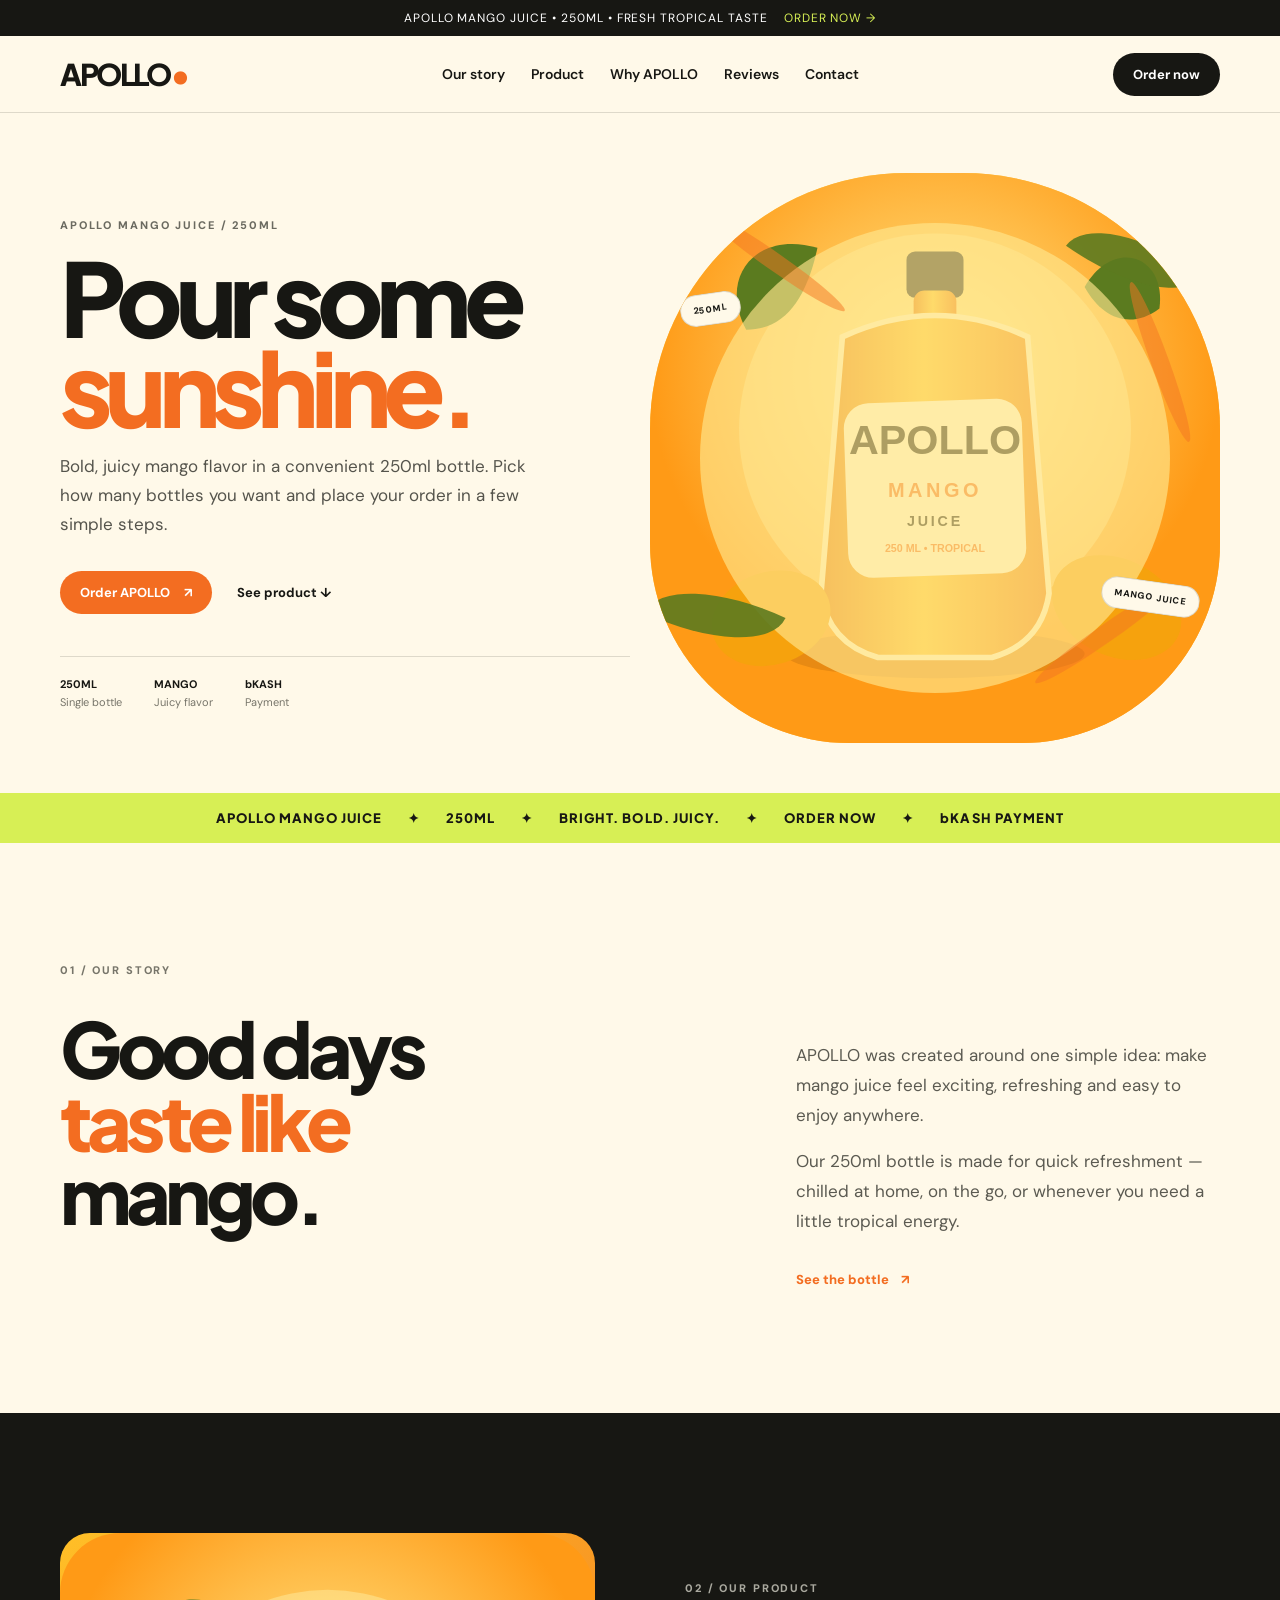
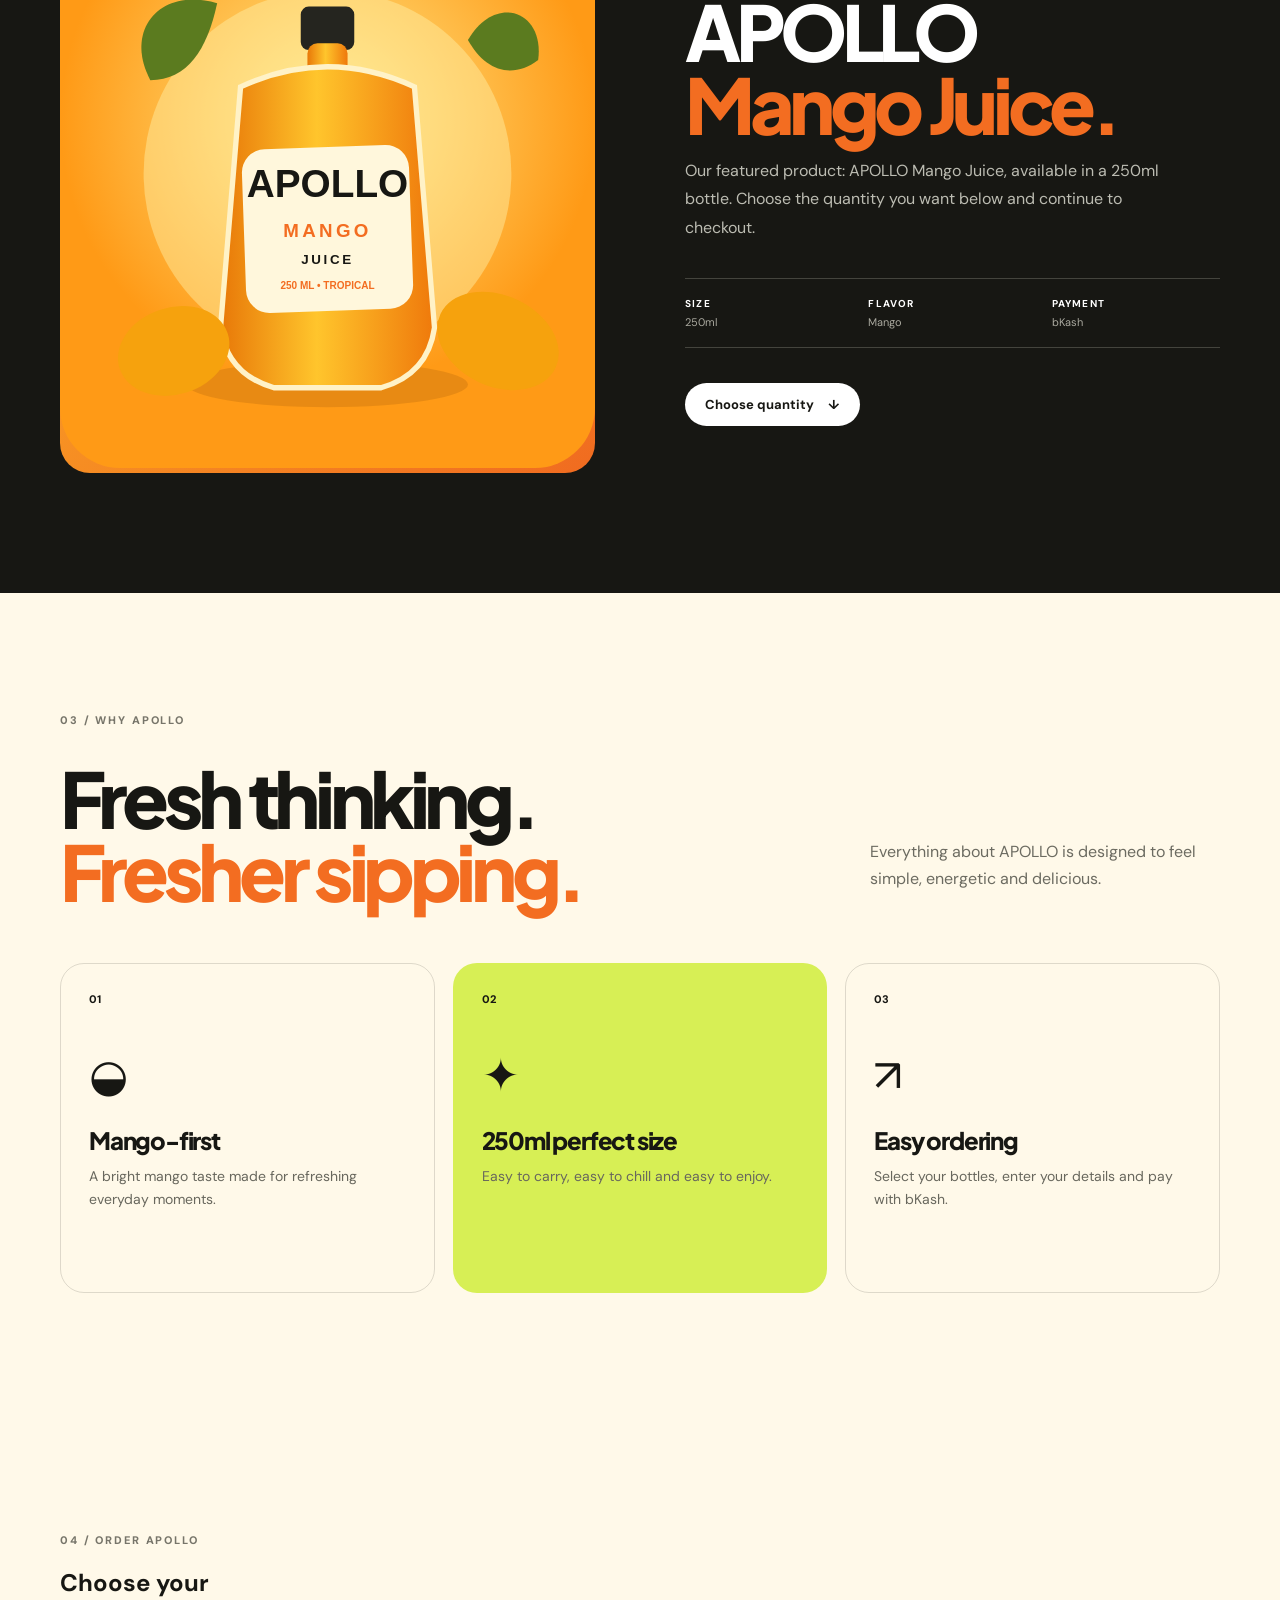
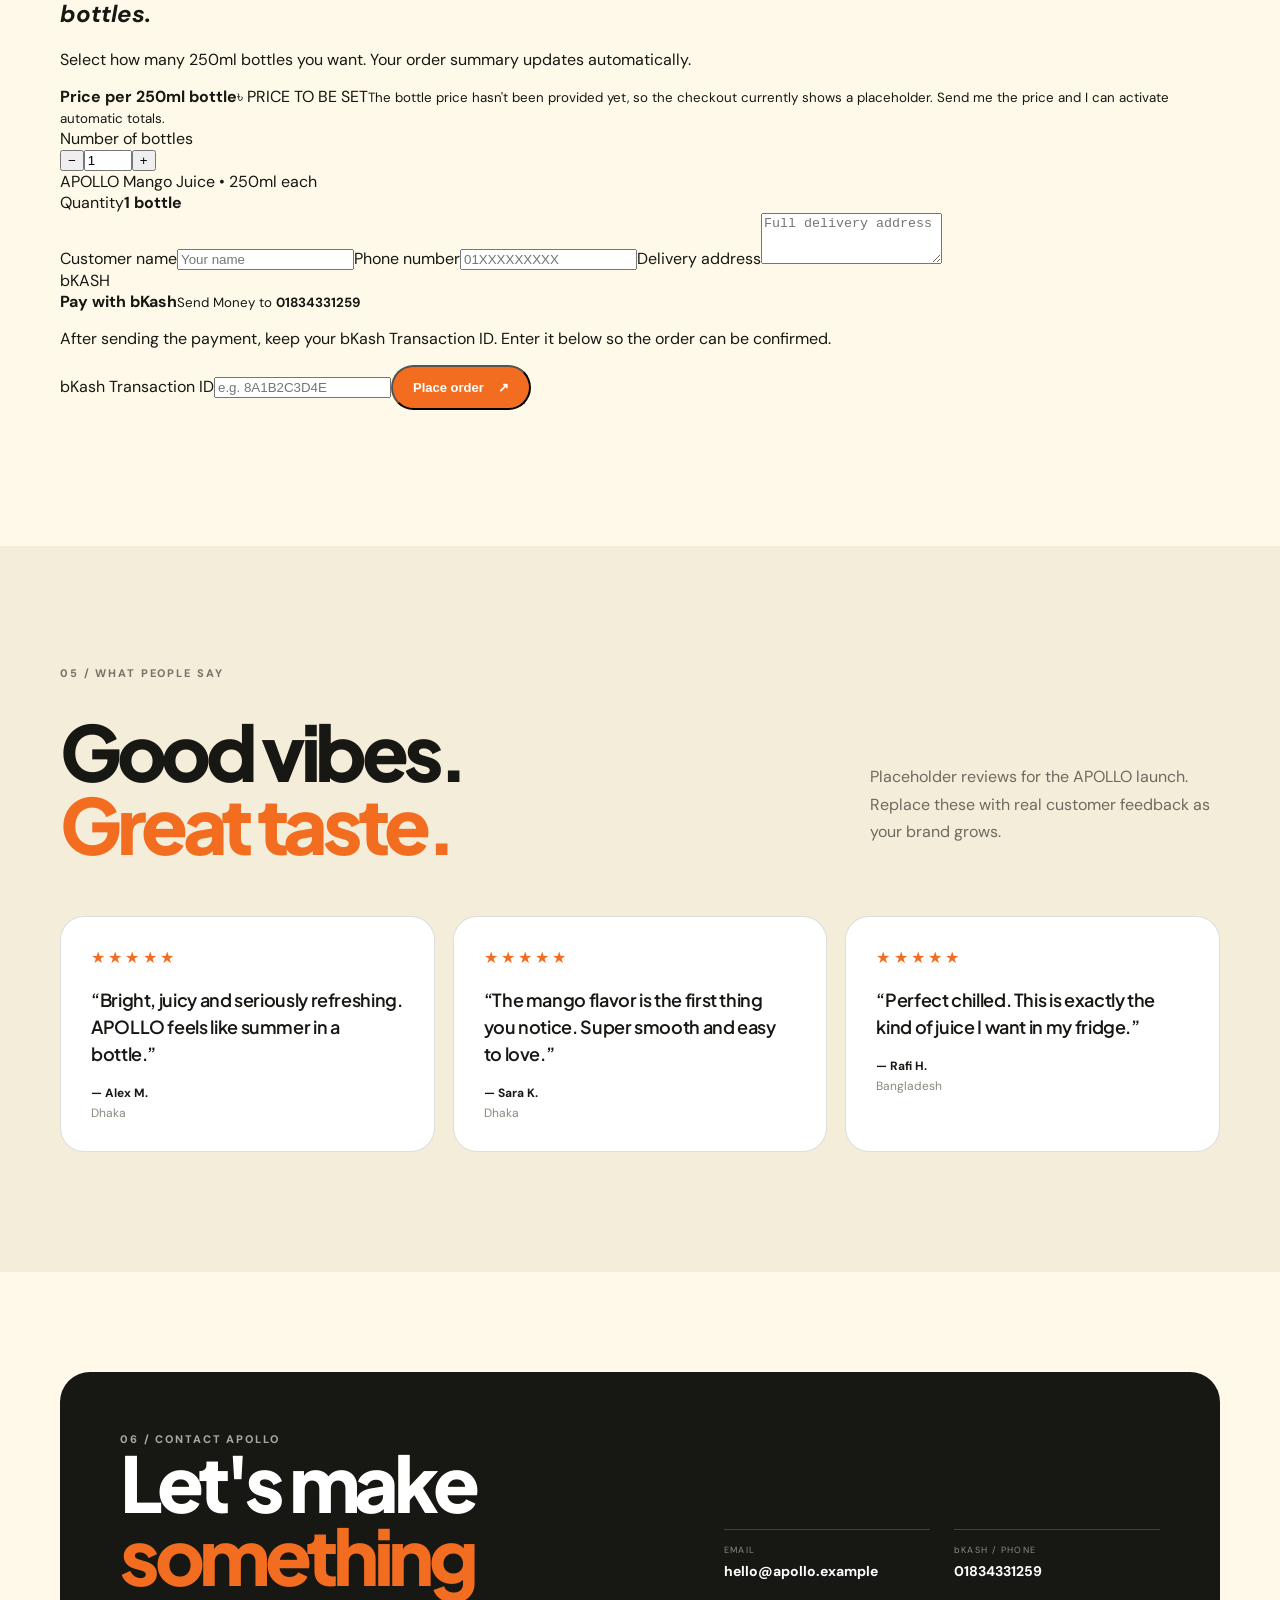
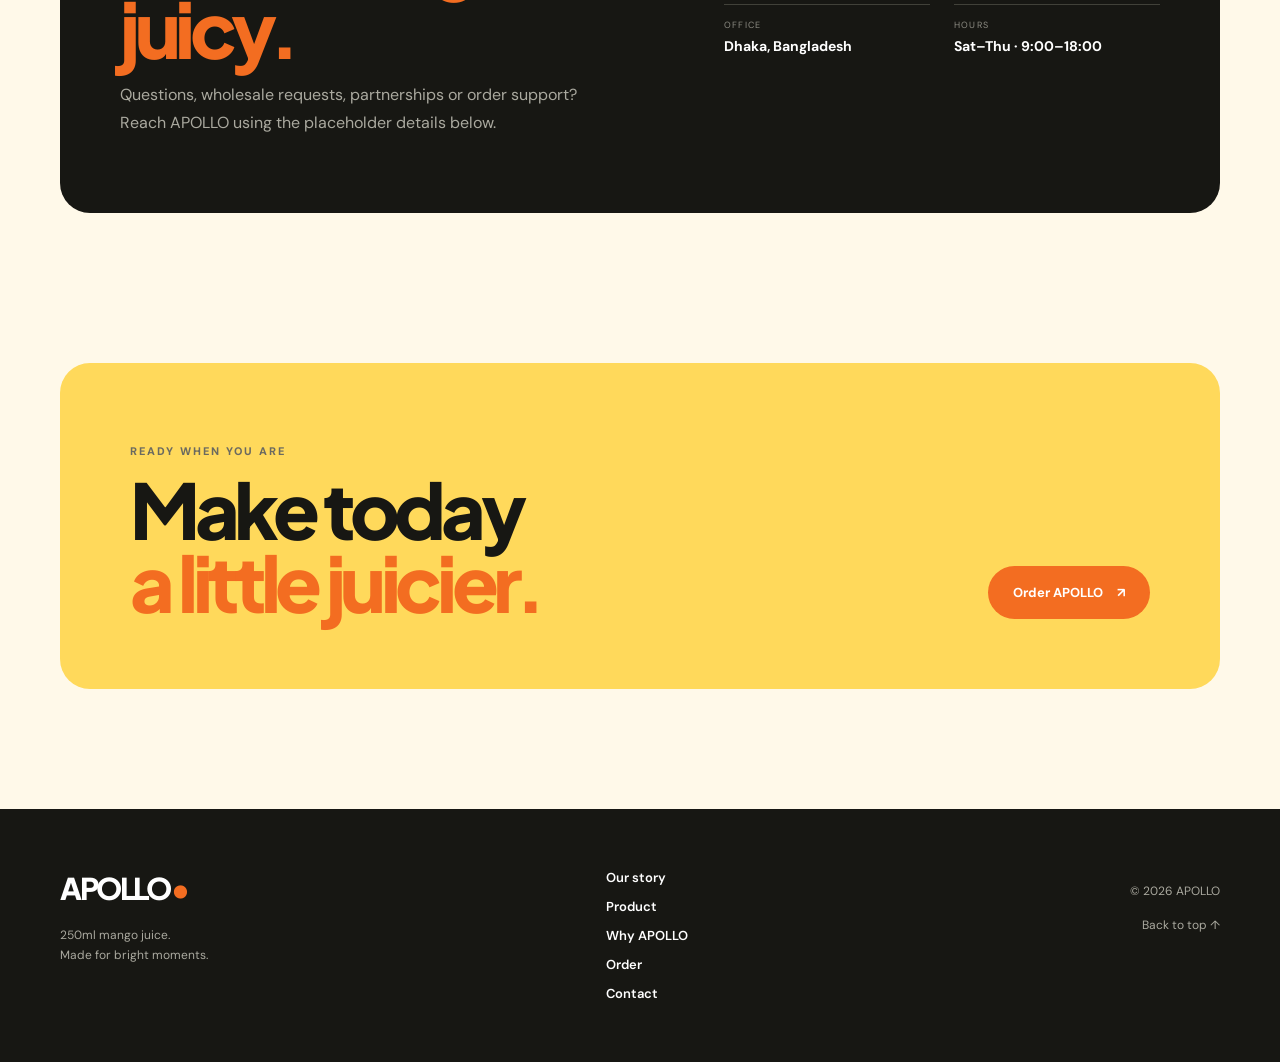
==== commit 4c109b6b: "Add APOLLO 250ml product ordering and bKash checkout" ====
--- a/index.html
+++ b/index.html
@@ -2,22 +2,23 @@
 <html lang="en">
 <head>
 <meta charset="UTF-8"/><meta name="viewport" content="width=device-width,initial-scale=1.0"/>
-<meta name="description" content="APILO mango juice — ultra-refreshing, bold and juicy tropical mango flavor made for bright moments."/><meta name="keywords" content="APILO, APILO mango juice, mango juice, refreshing mango juice, tropical juice"/><meta name="robots" content="index, follow"/>
-<link rel="canonical" href="https://sarkeramit2006-netizen.github.io/apilo-juice-website/"/><meta property="og:type" content="website"/><meta property="og:title" content="APILO Mango Juice — Pour Some Sunshine"/><meta property="og:description" content="Meet APILO mango juice: bold, juicy and ultra refreshing."/><meta property="og:url" content="https://sarkeramit2006-netizen.github.io/apilo-juice-website/"/>
-<title>APILO Mango Juice | Ultra Refreshing Tropical Mango Juice</title><link rel="preconnect" href="https://fonts.googleapis.com"/><link rel="preconnect" href="https://fonts.gstatic.com" crossorigin/><link href="https://fonts.googleapis.com/css2?family=DM+Sans:wght@400;500;600;700&family=Plus+Jakarta+Sans:wght@600;700;800&display=swap" rel="stylesheet"/><link rel="stylesheet" href="style.css"/>
-<script type="application/ld+json">{"@context":"https://schema.org","@type":"Brand","name":"APILO","url":"https://sarkeramit2006-netizen.github.io/apilo-juice-website/","description":"APILO mango juice — bold, juicy and ultra refreshing tropical mango juice."}</script>
+<meta name="description" content="APOLLO mango juice — 250ml tropical mango juice. Choose your quantity and place an order with bKash."/><meta name="keywords" content="APOLLO mango juice, APOLLO 250ml, mango juice Bangladesh, mango juice order"/><meta name="robots" content="index, follow"/>
+<link rel="canonical" href="https://sarkeramit2006-netizen.github.io/apilo-juice-website/"/><meta property="og:type" content="website"/><meta property="og:title" content="APOLLO Mango Juice — 250ml"/><meta property="og:description" content="Choose your APOLLO mango juice quantity and order with bKash."/><meta property="og:url" content="https://sarkeramit2006-netizen.github.io/apilo-juice-website/"/>
+<title>APOLLO Mango Juice | 250ml | Order Online</title><link rel="preconnect" href="https://fonts.googleapis.com"/><link rel="preconnect" href="https://fonts.gstatic.com" crossorigin/><link href="https://fonts.googleapis.com/css2?family=DM+Sans:wght@400;500;600;700&family=Plus+Jakarta+Sans:wght@600;700;800&display=swap" rel="stylesheet"/><link rel="stylesheet" href="style.css"/>
+<script type="application/ld+json">{"@context":"https://schema.org","@type":"Product","name":"APOLLO Mango Juice 250ml","brand":{"@type":"Brand","name":"APOLLO"},"description":"Tropical mango juice in a 250ml bottle.","url":"https://sarkeramit2006-netizen.github.io/apilo-juice-website/"}</script>
 </head><body>
-<div class="announcement">100% tropical mood. 100% APILO. <span>Discover the taste →</span></div>
-<header class="nav-wrap"><nav class="nav container" aria-label="Main navigation"><a class="logo" href="#top">APILO<span>•</span></a><button class="menu-btn" aria-label="Open menu" aria-expanded="false">☰</button><div class="nav-links"><a href="#story">Our story</a><a href="#product">The juice</a><a href="#why">Why APILO</a><a href="#reviews">Reviews</a><a href="#contact">Contact</a></div><a class="nav-cta" href="#contact">Talk to us</a></nav></header>
+<div class="announcement">APOLLO MANGO JUICE • 250ML • FRESH TROPICAL TASTE <span>Order now →</span></div>
+<header class="nav-wrap"><nav class="nav container" aria-label="Main navigation"><a class="logo" href="#top">APOLLO<span>•</span></a><button class="menu-btn" aria-label="Open menu" aria-expanded="false">☰</button><div class="nav-links"><a href="#story">Our story</a><a href="#product">Product</a><a href="#why">Why APOLLO</a><a href="#reviews">Reviews</a><a href="#contact">Contact</a></div><a class="nav-cta" href="#order">Order now</a></nav></header>
 <main id="top">
-<section class="hero container"><div class="hero-copy reveal"><p class="eyebrow">APILO MANGO JUICE / MADE TO REFRESH</p><h1>Pour some<br/><em>sunshine.</em></h1><p class="hero-text">APILO mango juice delivers a bold, juicy mango experience with a smooth finish and a bright tropical kick. Your little escape in every sip.</p><div class="hero-actions"><a class="button primary" href="#product">Explore APILO <span>↗</span></a><a class="text-link" href="#story">Meet the brand <span>↓</span></a></div><div class="hero-meta"><div><strong>01</strong><span>Juicy mango</span></div><div><strong>02</strong><span>Ultra refreshing</span></div><div><strong>03</strong><span>Made for moments</span></div></div></div><div class="hero-art reveal"><div class="sun"></div><div class="burst burst-one"></div><div class="burst burst-two"></div><div class="burst burst-three"></div><div class="leaf leaf-a"></div><div class="leaf leaf-b"></div><div class="mango mango-a"></div><div class="mango mango-b"></div><div class="bottle-shadow"></div><div class="bottle"><div class="cap"></div><div class="neck"></div><div class="bottle-body"><div class="label"><span class="label-small">PREMIUM</span><b>APILO</b><span class="label-main">MANGO</span><span class="label-sub">JUICE</span><span class="label-dot">✦</span></div></div></div><span class="floating-note note-a">RIPE + JUICY</span><span class="floating-note note-b">TROPICAL ENERGY</span></div></section>
-<section class="ticker" aria-label="APILO highlights"><div class="ticker-track"><span>REAL MANGO ENERGY</span><i>✦</i><span>ULTRA REFRESHING</span><i>✦</i><span>BRIGHT. BOLD. JUICY.</span><i>✦</i><span>REAL MANGO ENERGY</span><i>✦</i><span>ULTRA REFRESHING</span></div></section>
-<section class="story section container" id="story"><div class="section-label">01 / OUR STORY</div><div class="story-grid"><div class="story-title reveal"><h2>Good days<br/><span>taste like</span><br/>mango.</h2></div><div class="story-copy reveal"><p>APILO was born from one simple idea: make mango juice feel as exciting as the first bite of a perfectly ripe mango.</p><p>We keep the attitude bright, the flavor bold, and every bottle ready for the next adventure.</p><a class="arrow-link" href="#why">Why it feels different <span>↗</span></a></div></div></section>
-<section class="product section" id="product"><div class="container product-grid"><div class="product-visual reveal"><div class="fruit-ring"></div><div class="mini-mango"></div><div class="product-bottle bottle small-bottle"><div class="cap"></div><div class="neck"></div><div class="bottle-body"><div class="label"><span class="label-small">PREMIUM</span><b>APILO</b><span class="label-main">MANGO</span><span class="label-sub">JUICE</span><span class="label-dot">✦</span></div></div></div></div><div class="product-info reveal"><div class="section-label">02 / THE JUICE</div><h2>One sip.<br/><em>Instant mood.</em></h2><p>Silky, tropical and naturally bright. APILO mango juice is made for the fridge door, the beach bag, the lunch break and every “let's go” moment in between.</p><div class="specs"><div><strong>MANGO</strong><span>Rich & juicy</span></div><div><strong>FLAVOR</strong><span>Bold & smooth</span></div><div><strong>MOOD</strong><span>Always sunny</span></div></div><a class="button dark" href="#contact">Get in touch <span>↗</span></a></div></div></section>
-<section class="why section container" id="why"><div class="section-label">03 / WHY APILO</div><div class="why-head"><h2>Fresh thinking.<br/><em>Fresher sipping.</em></h2><p>Everything about APILO mango juice is designed to feel uncomplicated, energetic and delicious.</p></div><div class="cards"><article class="feature-card reveal"><span>01</span><div class="icon">◒</div><h3>Bright by nature</h3><p>A vibrant mango-first flavor that wakes up your taste buds.</p></article><article class="feature-card accent reveal"><span>02</span><div class="icon">✦</div><h3>Made to refresh</h3><p>A smooth, easy-drinking finish for your everyday reset.</p></article><article class="feature-card reveal"><span>03</span><div class="icon">↗</div><h3>Good energy</h3><p>A playful brand made for people who bring the fun with them.</p></article></div></section>
-<section class="reviews section" id="reviews"><div class="container"><div class="section-label">04 / WHAT PEOPLE SAY</div><div class="reviews-head"><h2>Good vibes.<br/><em>Great taste.</em></h2><p>Placeholder reviews for the APILO launch. Replace these with real customer feedback as your brand grows.</p></div><div class="review-grid"><article class="review"><div>★★★★★</div><p>“Bright, juicy and seriously refreshing. APILO feels like summer in a bottle.”</p><strong>— Alex M.</strong><span>Dhaka</span></article><article class="review"><div>★★★★★</div><p>“The mango flavor is the first thing you notice. Super smooth and easy to love.”</p><strong>— Sara K.</strong><span>Dhaka</span></article><article class="review"><div>★★★★★</div><p>“Perfect chilled. This is exactly the kind of juice I want in my fridge.”</p><strong>— Rafi H.</strong><span>Bangladesh</span></article></div></div></section>
-<section class="contact section container" id="contact"><div class="contact-card"><div><div class="section-label">05 / CONTACT APILO</div><h2>Let's make<br/><em>something juicy.</em></h2><p>Questions, wholesale requests, partnerships or just want to say hello? Reach APILO using the placeholder details below.</p></div><div class="contact-details"><a href="mailto:hello@apilo.example"><small>EMAIL</small><strong>hello@apilo.example</strong></a><a href="tel:+8801000000000"><small>PHONE</small><strong>+880 1000-000000</strong></a><div><small>OFFICE</small><strong>Dhaka, Bangladesh</strong></div><div><small>HOURS</small><strong>Sat–Thu · 9:00–18:00</strong></div></div></div></section>
-<section class="cta container reveal"><div><p class="eyebrow">READY WHEN YOU ARE</p><h2>Make today<br/><em>a little juicier.</em></h2></div><a class="button primary large" href="mailto:hello@apilo.example">Say hello <span>↗</span></a></section>
+<section class="hero container"><div class="hero-copy reveal"><p class="eyebrow">APOLLO MANGO JUICE / 250ML</p><h1>Pour some<br/><em>sunshine.</em></h1><p class="hero-text">Bold, juicy mango flavor in a convenient 250ml bottle. Pick how many bottles you want and place your order in a few simple steps.</p><div class="hero-actions"><a class="button primary" href="#order">Order APOLLO <span>↗</span></a><a class="text-link" href="#product">See product <span>↓</span></a></div><div class="hero-meta"><div><strong>250ML</strong><span>Single bottle</span></div><div><strong>MANGO</strong><span>Juicy flavor</span></div><div><strong>bKASH</strong><span>Payment</span></div></div></div><div class="hero-art reveal"><div class="sun"></div><div class="burst burst-one"></div><div class="burst burst-two"></div><div class="burst burst-three"></div><div class="leaf leaf-a"></div><div class="leaf leaf-b"></div><img class="hero-product-image" src="apollo-mango.svg" alt="APOLLO 250ml mango juice bottle"/><span class="floating-note note-a">250ML</span><span class="floating-note note-b">MANGO JUICE</span></div></section>
+<section class="ticker" aria-label="APOLLO highlights"><div class="ticker-track"><span>APOLLO MANGO JUICE</span><i>✦</i><span>250ML</span><i>✦</i><span>BRIGHT. BOLD. JUICY.</span><i>✦</i><span>ORDER NOW</span><i>✦</i><span>bKASH PAYMENT</span></div></section>
+<section class="story section container" id="story"><div class="section-label">01 / OUR STORY</div><div class="story-grid"><div class="story-title reveal"><h2>Good days<br/><span>taste like</span><br/>mango.</h2></div><div class="story-copy reveal"><p>APOLLO was created around one simple idea: make mango juice feel exciting, refreshing and easy to enjoy anywhere.</p><p>Our 250ml bottle is made for quick refreshment — chilled at home, on the go, or whenever you need a little tropical energy.</p><a class="arrow-link" href="#product">See the bottle <span>↗</span></a></div></div></section>
+<section class="product section" id="product"><div class="container product-grid"><div class="product-visual reveal"><img src="apollo-mango.svg" class="product-photo" alt="APOLLO mango juice 250ml product"/></div><div class="product-info reveal"><div class="section-label">02 / OUR PRODUCT</div><h2>APOLLO<br/><em>Mango Juice.</em></h2><p>Our featured product: APOLLO Mango Juice, available in a 250ml bottle. Choose the quantity you want below and continue to checkout.</p><div class="specs"><div><strong>SIZE</strong><span>250ml</span></div><div><strong>FLAVOR</strong><span>Mango</span></div><div><strong>PAYMENT</strong><span>bKash</span></div></div><a class="button dark" href="#order">Choose quantity <span>↓</span></a></div></div></section>
+<section class="why section container" id="why"><div class="section-label">03 / WHY APOLLO</div><div class="why-head"><h2>Fresh thinking.<br/><em>Fresher sipping.</em></h2><p>Everything about APOLLO is designed to feel simple, energetic and delicious.</p></div><div class="cards"><article class="feature-card reveal"><span>01</span><div class="icon">◒</div><h3>Mango-first</h3><p>A bright mango taste made for refreshing everyday moments.</p></article><article class="feature-card accent reveal"><span>02</span><div class="icon">✦</div><h3>250ml perfect size</h3><p>Easy to carry, easy to chill and easy to enjoy.</p></article><article class="feature-card reveal"><span>03</span><div class="icon">↗</div><h3>Easy ordering</h3><p>Select your bottles, enter your details and pay with bKash.</p></article></div></section>
+<section class="order section" id="order"><div class="container order-grid"><div class="order-intro"><div class="section-label">04 / ORDER APOLLO</div><h2>Choose your<br/><em>bottles.</em></h2><p>Select how many 250ml bottles you want. Your order summary updates automatically.</p><div class="price-note"><strong>Price per 250ml bottle</strong><span class="price-value">৳ PRICE TO BE SET</span><small>The bottle price hasn't been provided yet, so the checkout currently shows a placeholder. Send me the price and I can activate automatic totals.</small></div></div><form class="order-form" id="orderForm"><div class="quantity-box"><label for="quantity">Number of bottles</label><div class="quantity-control"><button type="button" id="minus" aria-label="Decrease quantity">−</button><input id="quantity" name="quantity" type="number" min="1" max="50" value="1"/><button type="button" id="plus" aria-label="Increase quantity">+</button></div><span>APOLLO Mango Juice • 250ml each</span></div><div class="order-total"><span>Quantity</span><strong id="quantitySummary">1 bottle</strong></div><label>Customer name<input required name="customerName" placeholder="Your name"/></label><label>Phone number<input required name="phone" type="tel" placeholder="01XXXXXXXXX"/></label><label>Delivery address<textarea required name="address" rows="3" placeholder="Full delivery address"></textarea></label><div class="payment-box"><div><span class="payment-badge">bKASH</span><div><strong>Pay with bKash</strong><small>Send Money to <b>01834331259</b></small></div></div><p>After sending the payment, keep your bKash Transaction ID. Enter it below so the order can be confirmed.</p></div><label>bKash Transaction ID<input required name="transactionId" placeholder="e.g. 8A1B2C3D4E"/></label><button class="button primary order-submit" type="submit">Place order <span>↗</span></button><p class="order-result" id="orderResult" role="status"></p></form></div></section>
+<section class="reviews section" id="reviews"><div class="container"><div class="section-label">05 / WHAT PEOPLE SAY</div><div class="reviews-head"><h2>Good vibes.<br/><em>Great taste.</em></h2><p>Placeholder reviews for the APOLLO launch. Replace these with real customer feedback as your brand grows.</p></div><div class="review-grid"><article class="review"><div>★★★★★</div><p>“Bright, juicy and seriously refreshing. APOLLO feels like summer in a bottle.”</p><strong>— Alex M.</strong><span>Dhaka</span></article><article class="review"><div>★★★★★</div><p>“The mango flavor is the first thing you notice. Super smooth and easy to love.”</p><strong>— Sara K.</strong><span>Dhaka</span></article><article class="review"><div>★★★★★</div><p>“Perfect chilled. This is exactly the kind of juice I want in my fridge.”</p><strong>— Rafi H.</strong><span>Bangladesh</span></article></div></div></section>
+<section class="contact section container" id="contact"><div class="contact-card"><div><div class="section-label">06 / CONTACT APOLLO</div><h2>Let's make<br/><em>something juicy.</em></h2><p>Questions, wholesale requests, partnerships or order support? Reach APOLLO using the placeholder details below.</p></div><div class="contact-details"><a href="mailto:hello@apollo.example"><small>EMAIL</small><strong>hello@apollo.example</strong></a><a href="tel:+8801834331259"><small>bKASH / PHONE</small><strong>01834331259</strong></a><div><small>OFFICE</small><strong>Dhaka, Bangladesh</strong></div><div><small>HOURS</small><strong>Sat–Thu · 9:00–18:00</strong></div></div></div></section>
+<section class="cta container reveal"><div><p class="eyebrow">READY WHEN YOU ARE</p><h2>Make today<br/><em>a little juicier.</em></h2></div><a class="button primary large" href="#order">Order APOLLO <span>↗</span></a></section>
 </main>
-<footer class="footer"><div class="container footer-grid"><div><a class="logo footer-logo" href="#top">APILO<span>•</span></a><p>Ultra refreshing mango juice.<br/>Made for bright moments.</p></div><div class="footer-links"><a href="#story">Our story</a><a href="#product">The juice</a><a href="#why">Why APILO</a><a href="#reviews">Reviews</a><a href="#contact">Contact</a></div><div class="footer-right"><p>© <span id="year"></span> APILO</p><a href="#top">Back to top ↑</a></div></div></footer>
+<footer class="footer"><div class="container footer-grid"><div><a class="logo footer-logo" href="#top">APOLLO<span>•</span></a><p>250ml mango juice.<br/>Made for bright moments.</p></div><div class="footer-links"><a href="#story">Our story</a><a href="#product">Product</a><a href="#why">Why APOLLO</a><a href="#order">Order</a><a href="#contact">Contact</a></div><div class="footer-right"><p>© <span id="year"></span> APOLLO</p><a href="#top">Back to top ↑</a></div></div></footer>
 <script src="script.js"></script></body></html>
--- a/style.css
+++ b/style.css
@@ -1 +1 @@
-:root{--ink:#171713;--cream:#fff9e9;--mango:#ffad18;--orange:#f36d21;--lime:#d7ef55;--white:#fff;--line:rgba(23,23,19,.14)}*{box-sizing:border-box}html{scroll-behavior:smooth}body{margin:0;background:var(--cream);color:var(--ink);font-family:'DM Sans',sans-serif}a{color:inherit;text-decoration:none}.container{width:min(1160px,calc(100% - 48px));margin:auto}.announcement{background:var(--ink);color:#fff;padding:10px;text-align:center;font-size:12px;letter-spacing:.08em;text-transform:uppercase}.announcement span{color:var(--lime);margin-left:12px}.nav-wrap{position:sticky;top:0;z-index:20;background:rgba(255,249,233,.9);backdrop-filter:blur(14px);border-bottom:1px solid var(--line)}.nav{height:76px;display:flex;align-items:center;justify-content:space-between;gap:30px}.logo{font:800 30px 'Plus Jakarta Sans';letter-spacing:-.08em}.logo span{color:var(--orange)}.nav-links{display:flex;gap:32px;font-size:14px;font-weight:600}.nav-links a:hover,.footer-links a:hover{opacity:.55}.nav-cta,.button{display:inline-flex;align-items:center;gap:14px;border-radius:100px;padding:13px 20px;font-weight:700;font-size:13px}.nav-cta{background:var(--ink);color:#fff}.menu-btn{display:none;background:none;border:0;font-size:25px}.hero{min-height:680px;display:grid;grid-template-columns:1fr 1fr;align-items:center;gap:20px;padding-top:50px;padding-bottom:40px}.eyebrow,.section-label{font-size:11px;letter-spacing:.17em;font-weight:800}.eyebrow{color:#6b6a60}.hero h1{font:800 clamp(60px,8vw,104px)/.88 'Plus Jakarta Sans';letter-spacing:-.075em;margin:20px 0}.hero h1 em,.story-title span,.product-info em,.why-head em,.cta em{font-style:normal;color:var(--orange)}.hero-text{max-width:470px;font-size:17px;line-height:1.7;color:#55544c}.hero-actions{display:flex;align-items:center;gap:25px;margin:32px 0}.button.primary{background:var(--orange);color:#fff}.button.primary:hover{transform:translateY(-2px)}.text-link{font-weight:700;font-size:13px}.hero-meta{display:flex;gap:32px;border-top:1px solid var(--line);padding-top:20px;margin-top:42px}.hero-meta div{display:grid;gap:4px}.hero-meta strong{font-size:11px}.hero-meta span{font-size:11px;color:#77756a}.hero-art{height:570px;position:relative;overflow:hidden;border-radius:45% 45% 35% 35%;background:linear-gradient(145deg,#ffdb5a,#ff9b16);isolation:isolate}.sun{position:absolute;width:470px;height:470px;border-radius:50%;background:#ffe78c;left:50%;top:50%;transform:translate(-50%,-50%);opacity:.65}.burst{position:absolute;background:#f47722;width:170px;height:18px;border-radius:50%;transform-origin:center;opacity:.5}.burst-one{top:80px;left:40px;transform:rotate(35deg)}.burst-two{bottom:100px;right:30px;transform:rotate(-35deg)}.burst-three{top:180px;right:-25px;transform:rotate(70deg)}.leaf{position:absolute;width:130px;height:55px;background:#5c7b20;border-radius:100% 0 100% 0;opacity:.9}.leaf-a{right:20px;top:60px;transform:rotate(35deg)}.leaf-b{left:0;bottom:100px;transform:rotate(205deg)}.mango{position:absolute;width:115px;height:90px;background:#f5a50f;border-radius:55% 45% 55% 45%;box-shadow:inset -20px -12px 0 #e77b18}.mango-a{left:55px;bottom:55px;transform:rotate(-18deg)}.mango-b{right:30px;bottom:30px;transform:rotate(30deg) scale(.8)}.bottle{position:absolute;left:50%;top:50%;width:190px;height:390px;transform:translate(-50%,-42%) rotate(3deg);filter:drop-shadow(22px 25px 12px rgba(80,40,0,.2));z-index:4}.cap{width:78px;height:28px;background:#24241f;border-radius:8px 8px 4px 4px;margin:auto}.neck{width:68px;height:58px;background:linear-gradient(90deg,#ff8e0d,#ffc12e,#e8790a);margin:auto;border-radius:0 0 16px 16px}.bottle-body{height:300px;border-radius:42px 42px 34px 34px;background:linear-gradient(90deg,#e97a0c,#ffc52b 35%,#f28b0c 90%);border:3px solid rgba(255,255,255,.3);padding:55px 15px 15px}.label{height:190px;background:#fff7dc;border-radius:24px;display:flex;flex-direction:column;align-items:center;justify-content:center;transform:rotate(-2deg);box-shadow:0 8px 20px rgba(0,0,0,.08)}.label-small,.label-sub{font-size:8px;letter-spacing:.22em;font-weight:800}.label b{font:800 36px 'Plus Jakarta Sans';letter-spacing:-.08em}.label-main{font:800 18px 'Plus Jakarta Sans';letter-spacing:.08em;color:var(--orange)}.label-dot{font-size:16px;color:var(--orange);margin-top:7px}.bottle-shadow{position:absolute;width:250px;height:30px;border-radius:50%;background:rgba(100,50,0,.2);bottom:80px;left:50%;transform:translateX(-50%);filter:blur(10px)}.floating-note{position:absolute;z-index:5;background:#fff9e9;border:1px solid var(--line);padding:9px 12px;border-radius:100px;font-size:9px;font-weight:800;letter-spacing:.1em}.note-a{top:120px;left:30px;transform:rotate(-8deg)}.note-b{bottom:130px;right:20px;transform:rotate(8deg)}.ticker{background:var(--lime);overflow:hidden;padding:17px 0;white-space:nowrap}.ticker-track{display:flex;justify-content:center;gap:26px;font:800 13px 'Plus Jakarta Sans';letter-spacing:.08em}.ticker i{font-style:normal}.section{padding:120px 0}.section-label{color:#77756a}.story-grid{display:grid;grid-template-columns:1.2fr .8fr;gap:100px;margin-top:35px}.story-title h2,.product-info h2,.why-head h2,.cta h2{font:800 clamp(50px,6vw,80px)/.95 'Plus Jakarta Sans';letter-spacing:-.07em;margin:0}.story-copy{padding-top:12px;font-size:17px;line-height:1.75;color:#5b5a51}.story-copy p{max-width:470px}.arrow-link{display:inline-flex;gap:12px;margin-top:15px;font-weight:800;color:var(--orange);font-size:13px}.product{background:var(--ink);color:#fff}.product-grid{display:grid;grid-template-columns:1fr 1fr;align-items:center;gap:90px}.product-visual{height:540px;position:relative;border-radius:30px;background:linear-gradient(145deg,#ffbf27,#f06b20);overflow:hidden}.fruit-ring{position:absolute;width:450px;height:450px;border:70px solid rgba(255,244,170,.5);border-radius:50%;left:50%;top:50%;transform:translate(-50%,-50%)}.small-bottle{transform:translate(-50%,-42%) rotate(-4deg) scale(.88)}.mini-mango{position:absolute;width:150px;height:110px;background:#f7a10d;border-radius:50%;right:20px;bottom:30px;transform:rotate(22deg);box-shadow:inset -25px -15px 0 #df7211}.product-info p{max-width:500px;line-height:1.8;color:#bcbcb2;font-size:16px}.product-info .section-label{color:#aaa99f}.specs{display:grid;grid-template-columns:repeat(3,1fr);border-top:1px solid #44443d;border-bottom:1px solid #44443d;margin:35px 0;padding:18px 0;gap:15px}.specs div{display:grid;gap:5px}.specs strong{font-size:10px;letter-spacing:.12em}.specs span{font-size:11px;color:#aaa99f}.button.dark{background:#fff;color:var(--ink)}.why-head{display:flex;justify-content:space-between;align-items:end;gap:50px;margin:35px 0 55px}.why-head p{max-width:330px;line-height:1.7;color:#6c6b61}.cards{display:grid;grid-template-columns:repeat(3,1fr);gap:18px}.feature-card{min-height:330px;padding:28px;border:1px solid var(--line);border-radius:24px;display:flex;flex-direction:column}.feature-card.accent{background:var(--lime);border-color:transparent}.feature-card>span{font-size:11px;font-weight:800}.icon{font-size:45px;margin:40px 0 20px}.feature-card h3{font:800 24px 'Plus Jakarta Sans';margin:0 0 10px;letter-spacing:-.05em}.feature-card p{color:#68675d;line-height:1.6;font-size:14px;margin:0}.cta{margin-top:30px;margin-bottom:120px;padding:70px;border-radius:30px;background:#ffd95b;display:flex;align-items:end;justify-content:space-between;gap:30px}.cta h2{margin-top:15px}.button.large{padding:18px 25px}.footer{background:var(--ink);color:#fff;padding:60px 0}.footer-grid{display:grid;grid-template-columns:1.5fr 1fr .7fr;gap:40px}.footer-logo{display:block;margin-bottom:18px}.footer p{color:#aaa99f;font-size:12px;line-height:1.7}.footer-links{display:grid;gap:12px;font-size:13px;font-weight:600}.footer-right{text-align:right}.footer-right a{font-size:12px;color:#aaa99f}.reveal{opacity:0;transform:translateY(20px);transition:.8s ease}.reveal.visible{opacity:1;transform:none}@media(max-width:800px){.container{width:min(100% - 30px,600px)}.nav{height:68px}.nav-links,.nav-cta{display:none}.menu-btn{display:block}.nav.open .nav-links{display:flex;position:absolute;left:0;right:0;top:68px;background:var(--cream);padding:20px 30px;flex-direction:column;border-bottom:1px solid var(--line)}.hero{grid-template-columns:1fr;padding-top:35px}.hero h1{font-size:70px}.hero-art{height:500px}.hero-meta{gap:15px}.story-grid,.product-grid{grid-template-columns:1fr;gap:45px}.section{padding:80px 0}.product-visual{height:460px}.why-head{display:block}.cards{grid-template-columns:1fr}.cta{margin-bottom:70px;padding:45px 28px;display:block}.cta .button{margin-top:30px}.footer-grid{grid-template-columns:1fr 1fr}.footer-right{text-align:left}.footer-links{order:3}.floating-note{display:none}}+:root{--ink:#171713;--cream:#fff9e9;--mango:#ffad18;--orange:#f36d21;--lime:#d7ef55;--white:#fff;--line:rgba(23,23,19,.14)}*{box-sizing:border-box}html{scroll-behavior:smooth}body{margin:0;background:var(--cream);color:var(--ink);font-family:'DM Sans',sans-serif}a{color:inherit;text-decoration:none}.container{width:min(1160px,calc(100% - 48px));margin:auto}.announcement{background:var(--ink);color:#fff;padding:10px;text-align:center;font-size:12px;letter-spacing:.08em;text-transform:uppercase}.announcement span{color:var(--lime);margin-left:12px}.nav-wrap{position:sticky;top:0;z-index:20;background:rgba(255,249,233,.9);backdrop-filter:blur(14px);border-bottom:1px solid var(--line)}.nav{height:76px;display:flex;align-items:center;justify-content:space-between;gap:30px}.logo{font:800 30px 'Plus Jakarta Sans';letter-spacing:-.08em}.logo span{color:var(--orange)}.nav-links{display:flex;gap:26px;font-size:14px;font-weight:600}.nav-links a:hover,.footer-links a:hover{opacity:.55}.nav-cta,.button{display:inline-flex;align-items:center;gap:14px;border-radius:100px;padding:13px 20px;font-weight:700;font-size:13px}.nav-cta{background:var(--ink);color:#fff}.menu-btn{display:none;background:none;border:0;font-size:25px}.hero{min-height:680px;display:grid;grid-template-columns:1fr 1fr;align-items:center;gap:20px;padding-top:50px;padding-bottom:40px}.eyebrow,.section-label{font-size:11px;letter-spacing:.17em;font-weight:800}.eyebrow{color:#6b6a60}.hero h1{font:800 clamp(60px,8vw,104px)/.88 'Plus Jakarta Sans';letter-spacing:-.075em;margin:20px 0}.hero h1 em,.story-title span,.product-info em,.why-head em,.cta em,.reviews-head em,.contact-card em{font-style:normal;color:var(--orange)}.hero-text{max-width:470px;font-size:17px;line-height:1.7;color:#55544c}.hero-actions{display:flex;align-items:center;gap:25px;margin:32px 0}.button.primary{background:var(--orange);color:#fff}.button.primary:hover{transform:translateY(-2px)}.text-link{font-weight:700;font-size:13px}.hero-meta{display:flex;gap:32px;border-top:1px solid var(--line);padding-top:20px;margin-top:42px}.hero-meta div{display:grid;gap:4px}.hero-meta strong{font-size:11px}.hero-meta span{font-size:11px;color:#77756a}.hero-art{height:570px;position:relative;overflow:hidden;border-radius:45% 45% 35% 35%;background:linear-gradient(145deg,#ffdb5a,#ff9b16);isolation:isolate}.sun{position:absolute;width:470px;height:470px;border-radius:50%;background:#ffe78c;left:50%;top:50%;transform:translate(-50%,-50%);opacity:.65}.burst{position:absolute;background:#f47722;width:170px;height:18px;border-radius:50%;transform-origin:center;opacity:.5}.burst-one{top:80px;left:40px;transform:rotate(35deg)}.burst-two{bottom:100px;right:30px;transform:rotate(-35deg)}.burst-three{top:180px;right:-25px;transform:rotate(70deg)}.leaf{position:absolute;width:130px;height:55px;background:#5c7b20;border-radius:100% 0 100% 0;opacity:.9}.leaf-a{right:20px;top:60px;transform:rotate(35deg)}.leaf-b{left:0;bottom:100px;transform:rotate(205deg)}.mango{position:absolute;width:115px;height:90px;background:#f5a50f;border-radius:55% 45% 55% 45%;box-shadow:inset -20px -12px 0 #e77b18}.mango-a{left:55px;bottom:55px;transform:rotate(-18deg)}.mango-b{right:30px;bottom:30px;transform:rotate(30deg) scale(.8)}.bottle{position:absolute;left:50%;top:50%;width:190px;height:390px;transform:translate(-50%,-42%) rotate(3deg);filter:drop-shadow(22px 25px 12px rgba(80,40,0,.2));z-index:4}.cap{width:78px;height:28px;background:#24241f;border-radius:8px 8px 4px 4px;margin:auto}.neck{width:68px;height:58px;background:linear-gradient(90deg,#ff8e0d,#ffc12e,#e8790a);margin:auto;border-radius:0 0 16px 16px}.bottle-body{height:300px;border-radius:42px 42px 34px 34px;background:linear-gradient(90deg,#e97a0c,#ffc52b 35%,#f28b0c 90%);border:3px solid rgba(255,255,255,.3);padding:55px 15px 15px}.label{height:190px;background:#fff7dc;border-radius:24px;display:flex;flex-direction:column;align-items:center;justify-content:center;transform:rotate(-2deg);box-shadow:0 8px 20px rgba(0,0,0,.08)}.label-small,.label-sub{font-size:8px;letter-spacing:.22em;font-weight:800}.label b{font:800 36px 'Plus Jakarta Sans';letter-spacing:-.08em}.label-main{font:800 18px 'Plus Jakarta Sans';letter-spacing:.08em;color:var(--orange)}.label-dot{font-size:16px;color:var(--orange);margin-top:7px}.bottle-shadow{position:absolute;width:250px;height:30px;border-radius:50%;background:rgba(100,50,0,.2);bottom:80px;left:50%;transform:translateX(-50%);filter:blur(10px)}.floating-note{position:absolute;z-index:5;background:#fff9e9;border:1px solid var(--line);padding:9px 12px;border-radius:100px;font-size:9px;font-weight:800;letter-spacing:.1em}.note-a{top:120px;left:30px;transform:rotate(-8deg)}.note-b{bottom:130px;right:20px;transform:rotate(8deg)}.ticker{background:var(--lime);overflow:hidden;padding:17px 0;white-space:nowrap}.ticker-track{display:flex;justify-content:center;gap:26px;font:800 13px 'Plus Jakarta Sans';letter-spacing:.08em}.ticker i{font-style:normal}.section{padding:120px 0}.section-label{color:#77756a}.story-grid{display:grid;grid-template-columns:1.2fr .8fr;gap:100px;margin-top:35px}.story-title h2,.product-info h2,.why-head h2,.cta h2,.reviews-head h2,.contact-card h2{font:800 clamp(50px,6vw,80px)/.95 'Plus Jakarta Sans';letter-spacing:-.07em;margin:0}.story-copy{padding-top:12px;font-size:17px;line-height:1.75;color:#5b5a51}.story-copy p{max-width:470px}.arrow-link{display:inline-flex;gap:12px;margin-top:15px;font-weight:800;color:var(--orange);font-size:13px}.product{background:var(--ink);color:#fff}.product-grid{display:grid;grid-template-columns:1fr 1fr;align-items:center;gap:90px}.product-visual{height:540px;position:relative;border-radius:30px;background:linear-gradient(145deg,#ffbf27,#f06b20);overflow:hidden}.fruit-ring{position:absolute;width:450px;height:450px;border:70px solid rgba(255,244,170,.5);border-radius:50%;left:50%;top:50%;transform:translate(-50%,-50%)}.small-bottle{transform:translate(-50%,-42%) rotate(-4deg) scale(.88)}.mini-mango{position:absolute;width:150px;height:110px;background:#f7a10d;border-radius:50%;right:20px;bottom:30px;transform:rotate(22deg);box-shadow:inset -25px -15px 0 #df7211}.product-info p{max-width:500px;line-height:1.8;color:#bcbcb2;font-size:16px}.product-info .section-label{color:#aaa99f}.specs{display:grid;grid-template-columns:repeat(3,1fr);border-top:1px solid #44443d;border-bottom:1px solid #44443d;margin:35px 0;padding:18px 0;gap:15px}.specs div{display:grid;gap:5px}.specs strong{font-size:10px;letter-spacing:.12em}.specs span{font-size:11px;color:#aaa99f}.button.dark{background:#fff;color:var(--ink)}.why-head,.reviews-head{display:flex;justify-content:space-between;align-items:end;gap:50px;margin:35px 0 55px}.why-head p,.reviews-head p{max-width:350px;line-height:1.7;color:#6c6b61}.cards,.review-grid{display:grid;grid-template-columns:repeat(3,1fr);gap:18px}.feature-card{min-height:330px;padding:28px;border:1px solid var(--line);border-radius:24px;display:flex;flex-direction:column}.feature-card.accent{background:var(--lime);border-color:transparent}.feature-card>span{font-size:11px;font-weight:800}.icon{font-size:45px;margin:40px 0 20px}.feature-card h3{font:800 24px 'Plus Jakarta Sans';margin:0 0 10px;letter-spacing:-.05em}.feature-card p{color:#68675d;line-height:1.6;font-size:14px;margin:0}.reviews{background:#f4edda}.review{padding:30px;background:#fff;border-radius:24px;border:1px solid var(--line);min-height:230px}.review div{color:var(--orange);letter-spacing:.2em}.review p{font:600 18px/1.5 'Plus Jakarta Sans';letter-spacing:-.02em}.review strong,.review span{display:block;font-size:12px}.review span{color:#8a887c;margin-top:4px}.contact{padding-top:100px}.contact-card{background:var(--ink);color:#fff;border-radius:30px;padding:60px;display:grid;grid-template-columns:1.1fr .9fr;gap:70px}.contact-card p{max-width:470px;color:#aaa99f;line-height:1.75}.contact-card .section-label{color:#aaa99f}.contact-details{display:grid;grid-template-columns:1fr 1fr;gap:24px;align-content:center}.contact-details a,.contact-details div{display:grid;gap:6px;border-top:1px solid #414139;padding-top:14px}.contact-details small{font-size:9px;letter-spacing:.15em;color:#8d8c83}.contact-details strong{font-size:14px}.cta{margin-top:30px;margin-bottom:120px;padding:70px;border-radius:30px;background:#ffd95b;display:flex;align-items:end;justify-content:space-between;gap:30px}.cta h2{margin-top:15px}.button.large{padding:18px 25px}.footer{background:var(--ink);color:#fff;padding:60px 0}.footer-grid{display:grid;grid-template-columns:1.5fr 1fr .7fr;gap:40px}.footer-logo{display:block;margin-bottom:18px}.footer p{color:#aaa99f;font-size:12px;line-height:1.7}.footer-links{display:grid;gap:12px;font-size:13px;font-weight:600}.footer-right{text-align:right}.footer-right a{font-size:12px;color:#aaa99f}.reveal{opacity:0;transform:translateY(20px);transition:.8s ease}.reveal.visible{opacity:1;transform:none}@media(max-width:800px){.container{width:min(100% - 30px,600px)}.nav{height:68px}.nav-links,.nav-cta{display:none}.menu-btn{display:block}.nav.open .nav-links{display:flex;position:absolute;left:0;right:0;top:68px;background:var(--cream);padding:20px 30px;flex-direction:column;border-bottom:1px solid var(--line)}.hero{grid-template-columns:1fr;padding-top:35px}.hero h1{font-size:70px}.hero-art{height:500px}.hero-meta{gap:15px}.story-grid,.product-grid,.contact-card{grid-template-columns:1fr;gap:45px}.section{padding:80px 0}.product-visual{height:460px}.why-head,.reviews-head{display:block}.cards,.review-grid{grid-template-columns:1fr}.contact-card{padding:40px 28px}.contact-details{grid-template-columns:1fr}.cta{margin-bottom:70px;padding:45px 28px;display:block}.cta .button{margin-top:30px}.footer-grid{grid-template-columns:1fr 1fr}.footer-right{text-align:left}.footer-links{order:3}.floating-note{display:none}}
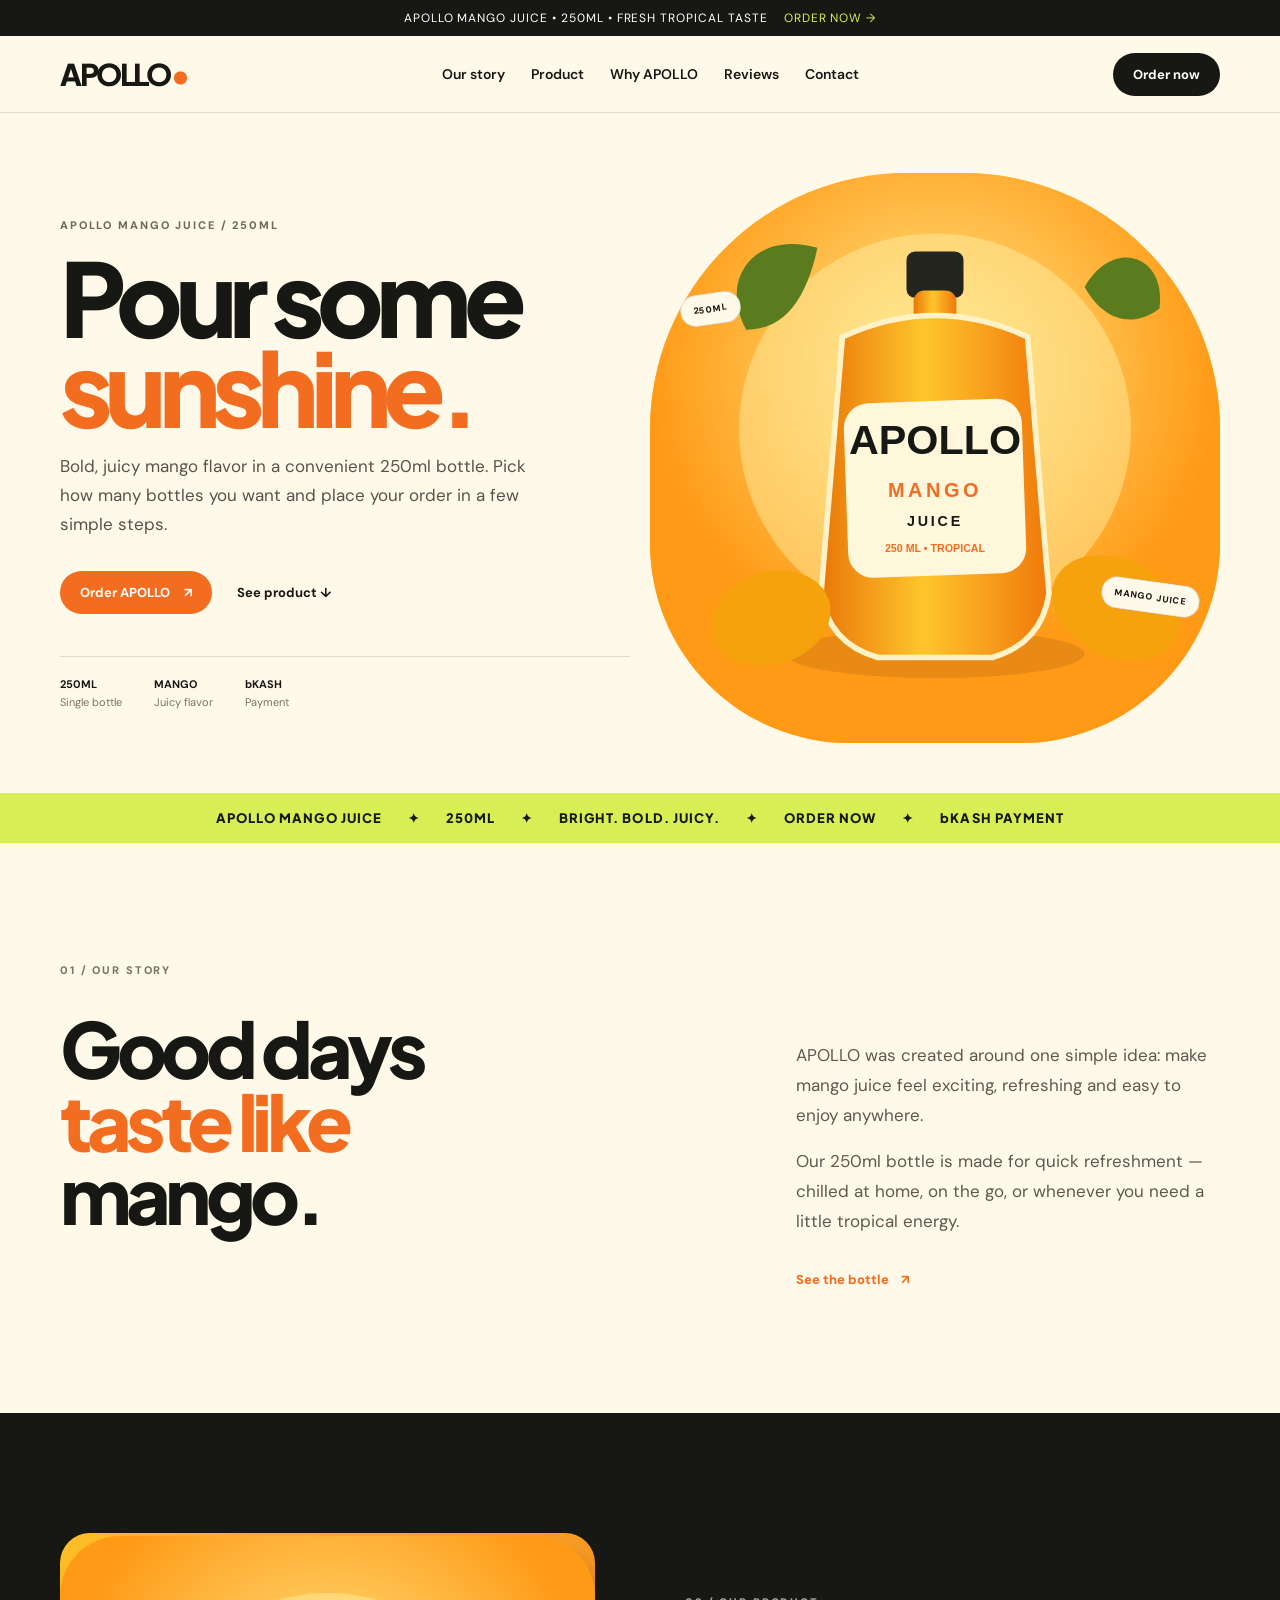
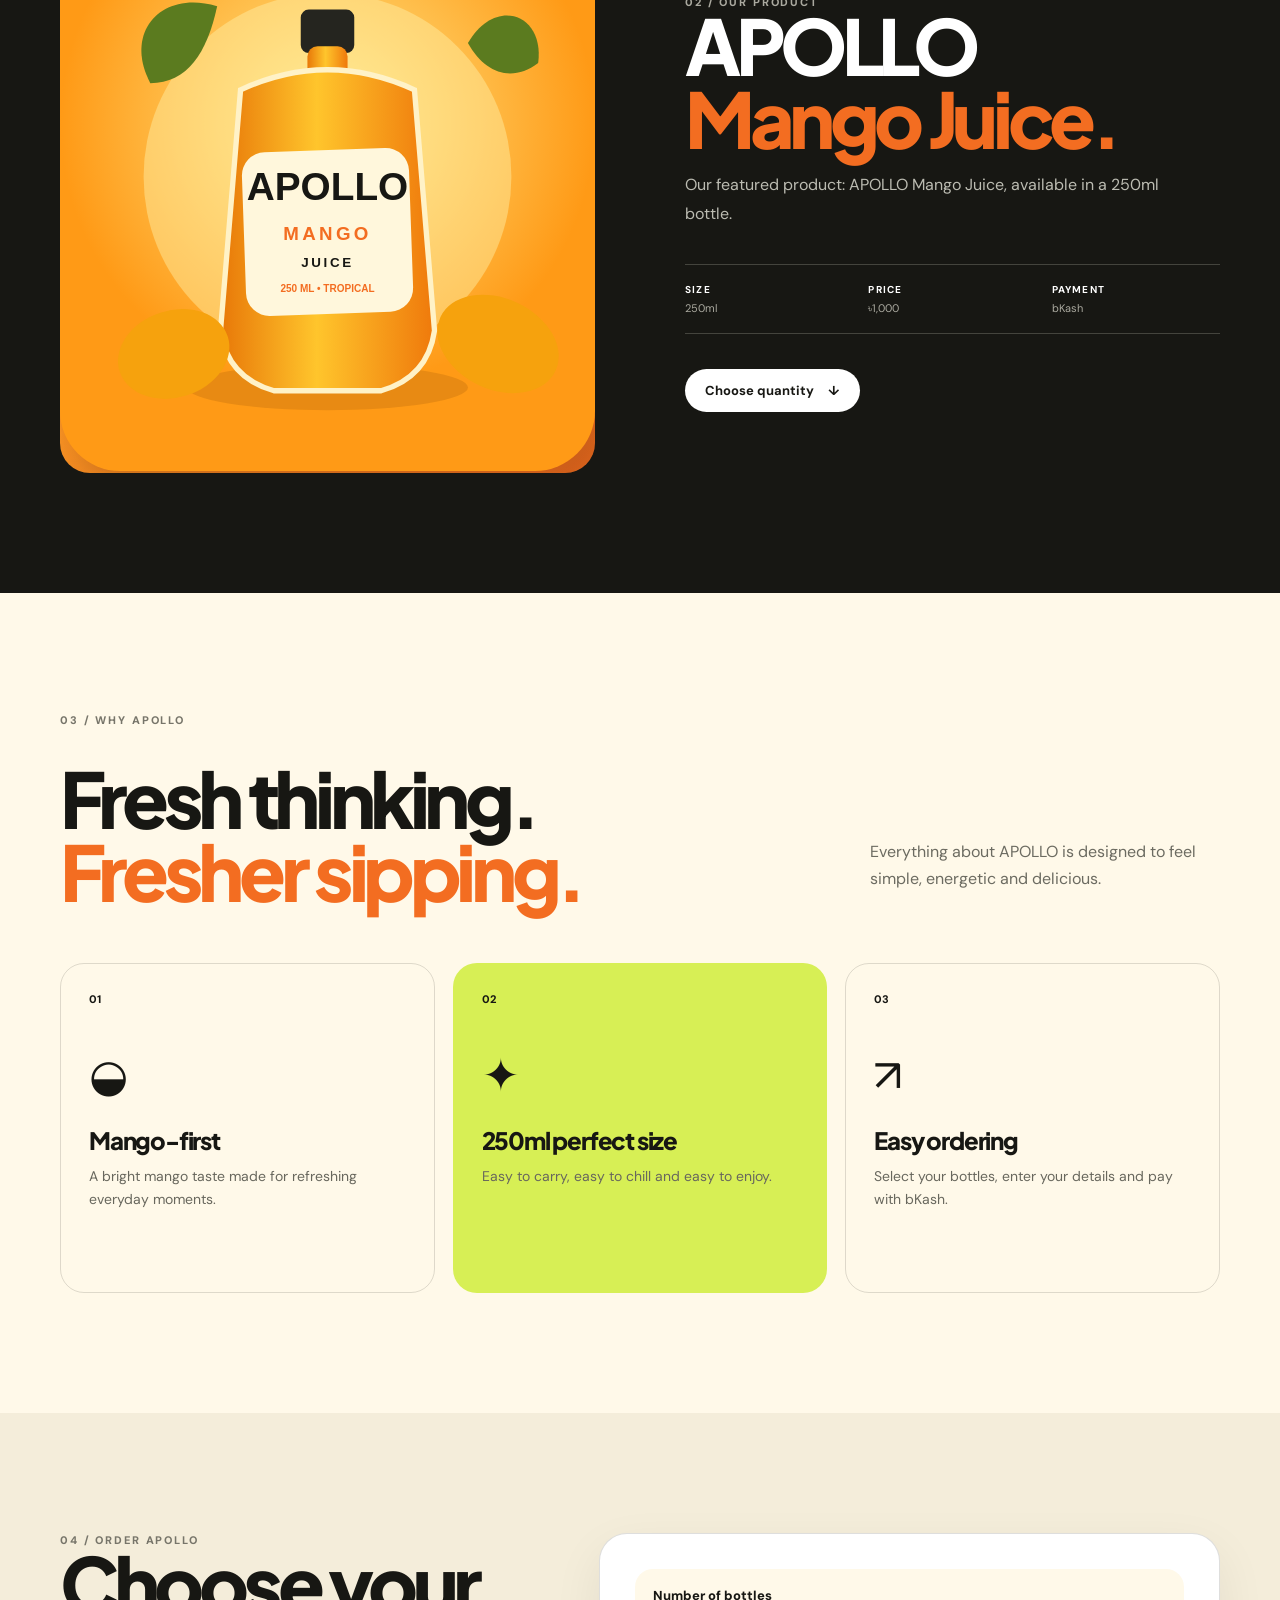
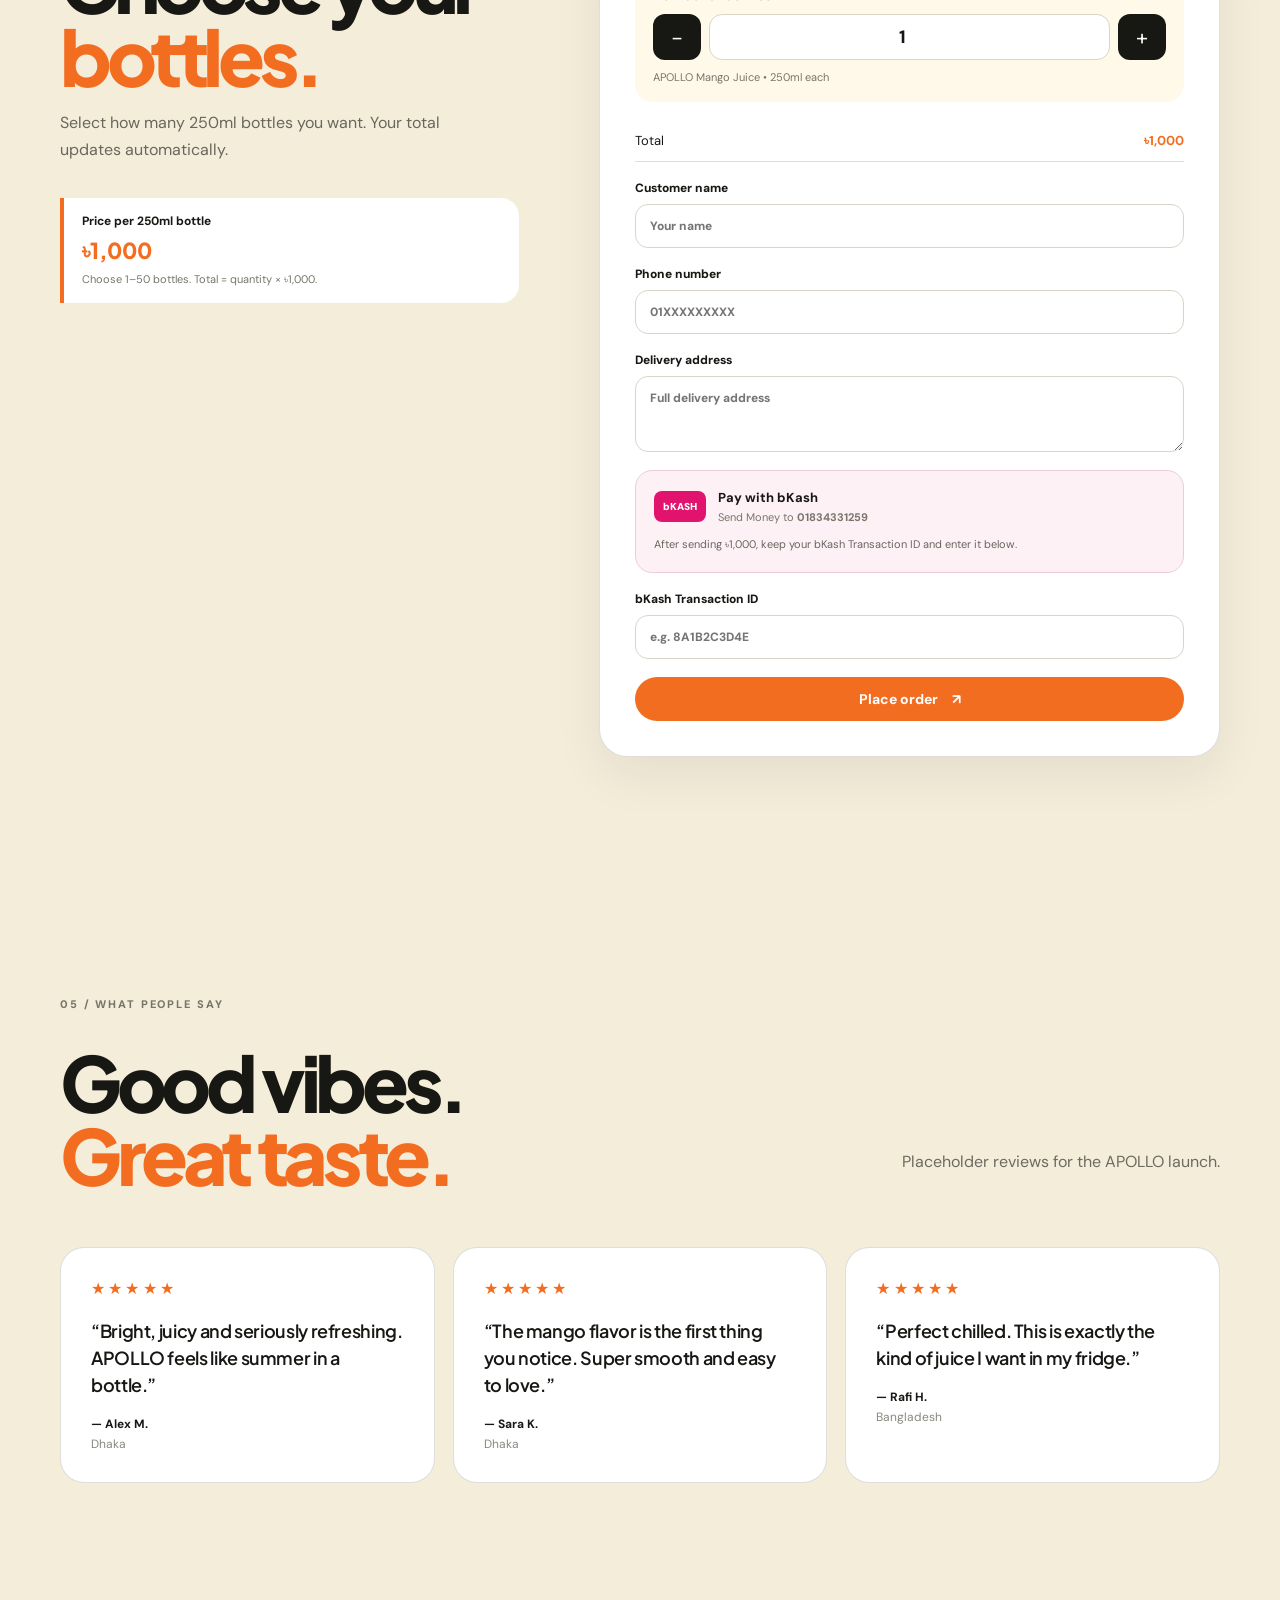
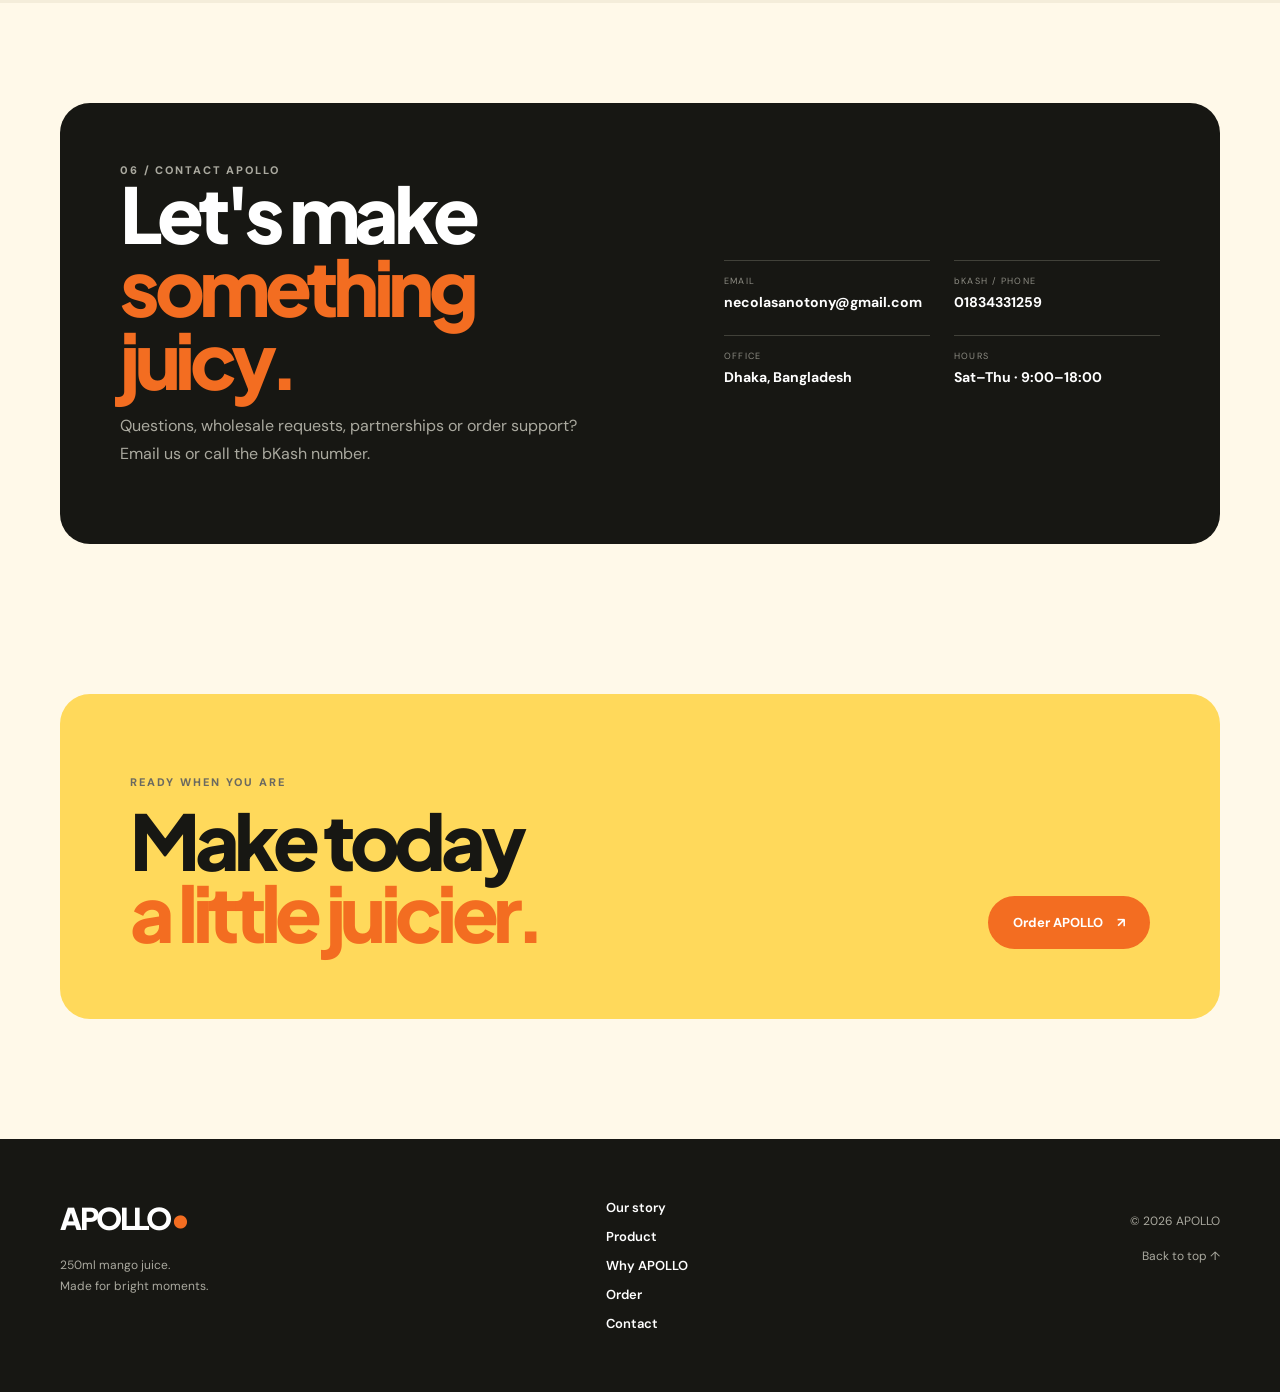
==== commit a7fd5f5b: "Set APOLLO price to 1000 BDT and update contact email" ====
--- a/index.html
+++ b/index.html
@@ -1,24 +1 @@
-<!doctype html>
-<html lang="en">
-<head>
-<meta charset="UTF-8"/><meta name="viewport" content="width=device-width,initial-scale=1.0"/>
-<meta name="description" content="APOLLO mango juice — 250ml tropical mango juice. Choose your quantity and place an order with bKash."/><meta name="keywords" content="APOLLO mango juice, APOLLO 250ml, mango juice Bangladesh, mango juice order"/><meta name="robots" content="index, follow"/>
-<link rel="canonical" href="https://sarkeramit2006-netizen.github.io/apilo-juice-website/"/><meta property="og:type" content="website"/><meta property="og:title" content="APOLLO Mango Juice — 250ml"/><meta property="og:description" content="Choose your APOLLO mango juice quantity and order with bKash."/><meta property="og:url" content="https://sarkeramit2006-netizen.github.io/apilo-juice-website/"/>
-<title>APOLLO Mango Juice | 250ml | Order Online</title><link rel="preconnect" href="https://fonts.googleapis.com"/><link rel="preconnect" href="https://fonts.gstatic.com" crossorigin/><link href="https://fonts.googleapis.com/css2?family=DM+Sans:wght@400;500;600;700&family=Plus+Jakarta+Sans:wght@600;700;800&display=swap" rel="stylesheet"/><link rel="stylesheet" href="style.css"/>
-<script type="application/ld+json">{"@context":"https://schema.org","@type":"Product","name":"APOLLO Mango Juice 250ml","brand":{"@type":"Brand","name":"APOLLO"},"description":"Tropical mango juice in a 250ml bottle.","url":"https://sarkeramit2006-netizen.github.io/apilo-juice-website/"}</script>
-</head><body>
-<div class="announcement">APOLLO MANGO JUICE • 250ML • FRESH TROPICAL TASTE <span>Order now →</span></div>
-<header class="nav-wrap"><nav class="nav container" aria-label="Main navigation"><a class="logo" href="#top">APOLLO<span>•</span></a><button class="menu-btn" aria-label="Open menu" aria-expanded="false">☰</button><div class="nav-links"><a href="#story">Our story</a><a href="#product">Product</a><a href="#why">Why APOLLO</a><a href="#reviews">Reviews</a><a href="#contact">Contact</a></div><a class="nav-cta" href="#order">Order now</a></nav></header>
-<main id="top">
-<section class="hero container"><div class="hero-copy reveal"><p class="eyebrow">APOLLO MANGO JUICE / 250ML</p><h1>Pour some<br/><em>sunshine.</em></h1><p class="hero-text">Bold, juicy mango flavor in a convenient 250ml bottle. Pick how many bottles you want and place your order in a few simple steps.</p><div class="hero-actions"><a class="button primary" href="#order">Order APOLLO <span>↗</span></a><a class="text-link" href="#product">See product <span>↓</span></a></div><div class="hero-meta"><div><strong>250ML</strong><span>Single bottle</span></div><div><strong>MANGO</strong><span>Juicy flavor</span></div><div><strong>bKASH</strong><span>Payment</span></div></div></div><div class="hero-art reveal"><div class="sun"></div><div class="burst burst-one"></div><div class="burst burst-two"></div><div class="burst burst-three"></div><div class="leaf leaf-a"></div><div class="leaf leaf-b"></div><img class="hero-product-image" src="apollo-mango.svg" alt="APOLLO 250ml mango juice bottle"/><span class="floating-note note-a">250ML</span><span class="floating-note note-b">MANGO JUICE</span></div></section>
-<section class="ticker" aria-label="APOLLO highlights"><div class="ticker-track"><span>APOLLO MANGO JUICE</span><i>✦</i><span>250ML</span><i>✦</i><span>BRIGHT. BOLD. JUICY.</span><i>✦</i><span>ORDER NOW</span><i>✦</i><span>bKASH PAYMENT</span></div></section>
-<section class="story section container" id="story"><div class="section-label">01 / OUR STORY</div><div class="story-grid"><div class="story-title reveal"><h2>Good days<br/><span>taste like</span><br/>mango.</h2></div><div class="story-copy reveal"><p>APOLLO was created around one simple idea: make mango juice feel exciting, refreshing and easy to enjoy anywhere.</p><p>Our 250ml bottle is made for quick refreshment — chilled at home, on the go, or whenever you need a little tropical energy.</p><a class="arrow-link" href="#product">See the bottle <span>↗</span></a></div></div></section>
-<section class="product section" id="product"><div class="container product-grid"><div class="product-visual reveal"><img src="apollo-mango.svg" class="product-photo" alt="APOLLO mango juice 250ml product"/></div><div class="product-info reveal"><div class="section-label">02 / OUR PRODUCT</div><h2>APOLLO<br/><em>Mango Juice.</em></h2><p>Our featured product: APOLLO Mango Juice, available in a 250ml bottle. Choose the quantity you want below and continue to checkout.</p><div class="specs"><div><strong>SIZE</strong><span>250ml</span></div><div><strong>FLAVOR</strong><span>Mango</span></div><div><strong>PAYMENT</strong><span>bKash</span></div></div><a class="button dark" href="#order">Choose quantity <span>↓</span></a></div></div></section>
-<section class="why section container" id="why"><div class="section-label">03 / WHY APOLLO</div><div class="why-head"><h2>Fresh thinking.<br/><em>Fresher sipping.</em></h2><p>Everything about APOLLO is designed to feel simple, energetic and delicious.</p></div><div class="cards"><article class="feature-card reveal"><span>01</span><div class="icon">◒</div><h3>Mango-first</h3><p>A bright mango taste made for refreshing everyday moments.</p></article><article class="feature-card accent reveal"><span>02</span><div class="icon">✦</div><h3>250ml perfect size</h3><p>Easy to carry, easy to chill and easy to enjoy.</p></article><article class="feature-card reveal"><span>03</span><div class="icon">↗</div><h3>Easy ordering</h3><p>Select your bottles, enter your details and pay with bKash.</p></article></div></section>
-<section class="order section" id="order"><div class="container order-grid"><div class="order-intro"><div class="section-label">04 / ORDER APOLLO</div><h2>Choose your<br/><em>bottles.</em></h2><p>Select how many 250ml bottles you want. Your order summary updates automatically.</p><div class="price-note"><strong>Price per 250ml bottle</strong><span class="price-value">৳ PRICE TO BE SET</span><small>The bottle price hasn't been provided yet, so the checkout currently shows a placeholder. Send me the price and I can activate automatic totals.</small></div></div><form class="order-form" id="orderForm"><div class="quantity-box"><label for="quantity">Number of bottles</label><div class="quantity-control"><button type="button" id="minus" aria-label="Decrease quantity">−</button><input id="quantity" name="quantity" type="number" min="1" max="50" value="1"/><button type="button" id="plus" aria-label="Increase quantity">+</button></div><span>APOLLO Mango Juice • 250ml each</span></div><div class="order-total"><span>Quantity</span><strong id="quantitySummary">1 bottle</strong></div><label>Customer name<input required name="customerName" placeholder="Your name"/></label><label>Phone number<input required name="phone" type="tel" placeholder="01XXXXXXXXX"/></label><label>Delivery address<textarea required name="address" rows="3" placeholder="Full delivery address"></textarea></label><div class="payment-box"><div><span class="payment-badge">bKASH</span><div><strong>Pay with bKash</strong><small>Send Money to <b>01834331259</b></small></div></div><p>After sending the payment, keep your bKash Transaction ID. Enter it below so the order can be confirmed.</p></div><label>bKash Transaction ID<input required name="transactionId" placeholder="e.g. 8A1B2C3D4E"/></label><button class="button primary order-submit" type="submit">Place order <span>↗</span></button><p class="order-result" id="orderResult" role="status"></p></form></div></section>
-<section class="reviews section" id="reviews"><div class="container"><div class="section-label">05 / WHAT PEOPLE SAY</div><div class="reviews-head"><h2>Good vibes.<br/><em>Great taste.</em></h2><p>Placeholder reviews for the APOLLO launch. Replace these with real customer feedback as your brand grows.</p></div><div class="review-grid"><article class="review"><div>★★★★★</div><p>“Bright, juicy and seriously refreshing. APOLLO feels like summer in a bottle.”</p><strong>— Alex M.</strong><span>Dhaka</span></article><article class="review"><div>★★★★★</div><p>“The mango flavor is the first thing you notice. Super smooth and easy to love.”</p><strong>— Sara K.</strong><span>Dhaka</span></article><article class="review"><div>★★★★★</div><p>“Perfect chilled. This is exactly the kind of juice I want in my fridge.”</p><strong>— Rafi H.</strong><span>Bangladesh</span></article></div></div></section>
-<section class="contact section container" id="contact"><div class="contact-card"><div><div class="section-label">06 / CONTACT APOLLO</div><h2>Let's make<br/><em>something juicy.</em></h2><p>Questions, wholesale requests, partnerships or order support? Reach APOLLO using the placeholder details below.</p></div><div class="contact-details"><a href="mailto:hello@apollo.example"><small>EMAIL</small><strong>hello@apollo.example</strong></a><a href="tel:+8801834331259"><small>bKASH / PHONE</small><strong>01834331259</strong></a><div><small>OFFICE</small><strong>Dhaka, Bangladesh</strong></div><div><small>HOURS</small><strong>Sat–Thu · 9:00–18:00</strong></div></div></div></section>
-<section class="cta container reveal"><div><p class="eyebrow">READY WHEN YOU ARE</p><h2>Make today<br/><em>a little juicier.</em></h2></div><a class="button primary large" href="#order">Order APOLLO <span>↗</span></a></section>
-</main>
-<footer class="footer"><div class="container footer-grid"><div><a class="logo footer-logo" href="#top">APOLLO<span>•</span></a><p>250ml mango juice.<br/>Made for bright moments.</p></div><div class="footer-links"><a href="#story">Our story</a><a href="#product">Product</a><a href="#why">Why APOLLO</a><a href="#order">Order</a><a href="#contact">Contact</a></div><div class="footer-right"><p>© <span id="year"></span> APOLLO</p><a href="#top">Back to top ↑</a></div></div></footer>
-<script src="script.js"></script></body></html>+<!doctype html><html lang="en"><head><meta charset="UTF-8"/><meta name="viewport" content="width=device-width,initial-scale=1.0"/><meta name="description" content="APOLLO mango juice — 250ml tropical mango juice. Choose your quantity and place an order with bKash."/><meta name="keywords" content="APOLLO mango juice, APOLLO 250ml, mango juice Bangladesh, mango juice order"/><meta name="robots" content="index, follow"/><link rel="canonical" href="https://sarkeramit2006-netizen.github.io/apilo-juice-website/"/><meta property="og:type" content="website"/><meta property="og:title" content="APOLLO Mango Juice — 250ml"/><meta property="og:description" content="Choose your APOLLO mango juice quantity and order with bKash."/><meta property="og:url" content="https://sarkeramit2006-netizen.github.io/apilo-juice-website/"/><title>APOLLO Mango Juice | 250ml | Order Online</title><link rel="preconnect" href="https://fonts.googleapis.com"/><link rel="preconnect" href="https://fonts.gstatic.com" crossorigin/><link href="https://fonts.googleapis.com/css2?family=DM+Sans:wght@400;500;600;700&family=Plus+Jakarta+Sans:wght@600;700;800&display=swap" rel="stylesheet"/><link rel="stylesheet" href="style.css"/><script type="application/ld+json">{"@context":"https://schema.org","@type":"Product","name":"APOLLO Mango Juice 250ml","brand":{"@type":"Brand","name":"APOLLO"},"description":"Tropical mango juice in a 250ml bottle.","url":"https://sarkeramit2006-netizen.github.io/apilo-juice-website/","offers":{"@type":"Offer","priceCurrency":"BDT","price":"1000","availability":"https://schema.org/InStock"}}</script></head><body><div class="announcement">APOLLO MANGO JUICE • 250ML • FRESH TROPICAL TASTE <span>Order now →</span></div><header class="nav-wrap"><nav class="nav container" aria-label="Main navigation"><a class="logo" href="#top">APOLLO<span>•</span></a><button class="menu-btn" aria-label="Open menu" aria-expanded="false">☰</button><div class="nav-links"><a href="#story">Our story</a><a href="#product">Product</a><a href="#why">Why APOLLO</a><a href="#reviews">Reviews</a><a href="#contact">Contact</a></div><a class="nav-cta" href="#order">Order now</a></nav></header><main id="top"><section class="hero container"><div class="hero-copy reveal"><p class="eyebrow">APOLLO MANGO JUICE / 250ML</p><h1>Pour some<br/><em>sunshine.</em></h1><p class="hero-text">Bold, juicy mango flavor in a convenient 250ml bottle. Pick how many bottles you want and place your order in a few simple steps.</p><div class="hero-actions"><a class="button primary" href="#order">Order APOLLO <span>↗</span></a><a class="text-link" href="#product">See product <span>↓</span></a></div><div class="hero-meta"><div><strong>250ML</strong><span>Single bottle</span></div><div><strong>MANGO</strong><span>Juicy flavor</span></div><div><strong>bKASH</strong><span>Payment</span></div></div></div><div class="hero-art reveal"><img class="hero-product-image" src="apollo-mango.svg" alt="APOLLO 250ml mango juice bottle"/><span class="floating-note note-a">250ML</span><span class="floating-note note-b">MANGO JUICE</span></div></section><section class="ticker"><div class="ticker-track"><span>APOLLO MANGO JUICE</span><i>✦</i><span>250ML</span><i>✦</i><span>BRIGHT. BOLD. JUICY.</span><i>✦</i><span>ORDER NOW</span><i>✦</i><span>bKASH PAYMENT</span></div></section><section class="story section container" id="story"><div class="section-label">01 / OUR STORY</div><div class="story-grid"><div class="story-title reveal"><h2>Good days<br/><span>taste like</span><br/>mango.</h2></div><div class="story-copy reveal"><p>APOLLO was created around one simple idea: make mango juice feel exciting, refreshing and easy to enjoy anywhere.</p><p>Our 250ml bottle is made for quick refreshment — chilled at home, on the go, or whenever you need a little tropical energy.</p><a class="arrow-link" href="#product">See the bottle <span>↗</span></a></div></div></section><section class="product section" id="product"><div class="container product-grid"><div class="product-visual reveal"><img src="apollo-mango.svg" class="product-photo" alt="APOLLO mango juice 250ml product"/></div><div class="product-info reveal"><div class="section-label">02 / OUR PRODUCT</div><h2>APOLLO<br/><em>Mango Juice.</em></h2><p>Our featured product: APOLLO Mango Juice, available in a 250ml bottle.</p><div class="specs"><div><strong>SIZE</strong><span>250ml</span></div><div><strong>PRICE</strong><span>৳1,000</span></div><div><strong>PAYMENT</strong><span>bKash</span></div></div><a class="button dark" href="#order">Choose quantity <span>↓</span></a></div></div></section><section class="why section container" id="why"><div class="section-label">03 / WHY APOLLO</div><div class="why-head"><h2>Fresh thinking.<br/><em>Fresher sipping.</em></h2><p>Everything about APOLLO is designed to feel simple, energetic and delicious.</p></div><div class="cards"><article class="feature-card reveal"><span>01</span><div class="icon">◒</div><h3>Mango-first</h3><p>A bright mango taste made for refreshing everyday moments.</p></article><article class="feature-card accent reveal"><span>02</span><div class="icon">✦</div><h3>250ml perfect size</h3><p>Easy to carry, easy to chill and easy to enjoy.</p></article><article class="feature-card reveal"><span>03</span><div class="icon">↗</div><h3>Easy ordering</h3><p>Select your bottles, enter your details and pay with bKash.</p></article></div></section><section class="order section" id="order"><div class="container order-grid"><div class="order-intro"><div class="section-label">04 / ORDER APOLLO</div><h2>Choose your<br/><em>bottles.</em></h2><p>Select how many 250ml bottles you want. Your total updates automatically.</p><div class="price-note"><strong>Price per 250ml bottle</strong><span class="price-value">৳1,000</span><small>Choose 1–50 bottles. Total = quantity × ৳1,000.</small></div></div><form class="order-form" id="orderForm"><div class="quantity-box"><label for="quantity">Number of bottles</label><div class="quantity-control"><button type="button" id="minus">−</button><input id="quantity" name="quantity" type="number" min="1" max="50" value="1"/><button type="button" id="plus">+</button></div><span>APOLLO Mango Juice • 250ml each</span></div><div class="order-total"><span>Total</span><strong id="totalSummary">৳1,000</strong></div><label>Customer name<input required name="customerName" placeholder="Your name"/></label><label>Phone number<input required name="phone" type="tel" placeholder="01XXXXXXXXX"/></label><label>Delivery address<textarea required name="address" rows="3" placeholder="Full delivery address"></textarea></label><div class="payment-box"><div><span class="payment-badge">bKASH</span><div><strong>Pay with bKash</strong><small>Send Money to <b>01834331259</b></small></div></div><p>After sending ৳<span id="paymentTotal">1,000</span>, keep your bKash Transaction ID and enter it below.</p></div><label>bKash Transaction ID<input required name="transactionId" placeholder="e.g. 8A1B2C3D4E"/></label><button class="button primary order-submit" type="submit">Place order <span>↗</span></button><p class="order-result" id="orderResult" role="status"></p></form></div></section><section class="reviews section" id="reviews"><div class="container"><div class="section-label">05 / WHAT PEOPLE SAY</div><div class="reviews-head"><h2>Good vibes.<br/><em>Great taste.</em></h2><p>Placeholder reviews for the APOLLO launch.</p></div><div class="review-grid"><article class="review"><div>★★★★★</div><p>“Bright, juicy and seriously refreshing. APOLLO feels like summer in a bottle.”</p><strong>— Alex M.</strong><span>Dhaka</span></article><article class="review"><div>★★★★★</div><p>“The mango flavor is the first thing you notice. Super smooth and easy to love.”</p><strong>— Sara K.</strong><span>Dhaka</span></article><article class="review"><div>★★★★★</div><p>“Perfect chilled. This is exactly the kind of juice I want in my fridge.”</p><strong>— Rafi H.</strong><span>Bangladesh</span></article></div></div></section><section class="contact section container" id="contact"><div class="contact-card"><div><div class="section-label">06 / CONTACT APOLLO</div><h2>Let's make<br/><em>something juicy.</em></h2><p>Questions, wholesale requests, partnerships or order support? Email us or call the bKash number.</p></div><div class="contact-details"><a href="mailto:necolasanotony@gmail.com"><small>EMAIL</small><strong>necolasanotony@gmail.com</strong></a><a href="tel:+8801834331259"><small>bKASH / PHONE</small><strong>01834331259</strong></a><div><small>OFFICE</small><strong>Dhaka, Bangladesh</strong></div><div><small>HOURS</small><strong>Sat–Thu · 9:00–18:00</strong></div></div></div></section><section class="cta container reveal"><div><p class="eyebrow">READY WHEN YOU ARE</p><h2>Make today<br/><em>a little juicier.</em></h2></div><a class="button primary large" href="#order">Order APOLLO <span>↗</span></a></section></main><footer class="footer"><div class="container footer-grid"><div><a class="logo footer-logo" href="#top">APOLLO<span>•</span></a><p>250ml mango juice.<br/>Made for bright moments.</p></div><div class="footer-links"><a href="#story">Our story</a><a href="#product">Product</a><a href="#why">Why APOLLO</a><a href="#order">Order</a><a href="#contact">Contact</a></div><div class="footer-right"><p>© <span id="year"></span> APOLLO</p><a href="#top">Back to top ↑</a></div></div></footer><script src="script.js"></script></body></html>
--- a/style.css
+++ b/style.css
@@ -1 +1 @@
-:root{--ink:#171713;--cream:#fff9e9;--mango:#ffad18;--orange:#f36d21;--lime:#d7ef55;--white:#fff;--line:rgba(23,23,19,.14)}*{box-sizing:border-box}html{scroll-behavior:smooth}body{margin:0;background:var(--cream);color:var(--ink);font-family:'DM Sans',sans-serif}a{color:inherit;text-decoration:none}.container{width:min(1160px,calc(100% - 48px));margin:auto}.announcement{background:var(--ink);color:#fff;padding:10px;text-align:center;font-size:12px;letter-spacing:.08em;text-transform:uppercase}.announcement span{color:var(--lime);margin-left:12px}.nav-wrap{position:sticky;top:0;z-index:20;background:rgba(255,249,233,.9);backdrop-filter:blur(14px);border-bottom:1px solid var(--line)}.nav{height:76px;display:flex;align-items:center;justify-content:space-between;gap:30px}.logo{font:800 30px 'Plus Jakarta Sans';letter-spacing:-.08em}.logo span{color:var(--orange)}.nav-links{display:flex;gap:26px;font-size:14px;font-weight:600}.nav-links a:hover,.footer-links a:hover{opacity:.55}.nav-cta,.button{display:inline-flex;align-items:center;gap:14px;border-radius:100px;padding:13px 20px;font-weight:700;font-size:13px}.nav-cta{background:var(--ink);color:#fff}.menu-btn{display:none;background:none;border:0;font-size:25px}.hero{min-height:680px;display:grid;grid-template-columns:1fr 1fr;align-items:center;gap:20px;padding-top:50px;padding-bottom:40px}.eyebrow,.section-label{font-size:11px;letter-spacing:.17em;font-weight:800}.eyebrow{color:#6b6a60}.hero h1{font:800 clamp(60px,8vw,104px)/.88 'Plus Jakarta Sans';letter-spacing:-.075em;margin:20px 0}.hero h1 em,.story-title span,.product-info em,.why-head em,.cta em,.reviews-head em,.contact-card em{font-style:normal;color:var(--orange)}.hero-text{max-width:470px;font-size:17px;line-height:1.7;color:#55544c}.hero-actions{display:flex;align-items:center;gap:25px;margin:32px 0}.button.primary{background:var(--orange);color:#fff}.button.primary:hover{transform:translateY(-2px)}.text-link{font-weight:700;font-size:13px}.hero-meta{display:flex;gap:32px;border-top:1px solid var(--line);padding-top:20px;margin-top:42px}.hero-meta div{display:grid;gap:4px}.hero-meta strong{font-size:11px}.hero-meta span{font-size:11px;color:#77756a}.hero-art{height:570px;position:relative;overflow:hidden;border-radius:45% 45% 35% 35%;background:linear-gradient(145deg,#ffdb5a,#ff9b16);isolation:isolate}.sun{position:absolute;width:470px;height:470px;border-radius:50%;background:#ffe78c;left:50%;top:50%;transform:translate(-50%,-50%);opacity:.65}.burst{position:absolute;background:#f47722;width:170px;height:18px;border-radius:50%;transform-origin:center;opacity:.5}.burst-one{top:80px;left:40px;transform:rotate(35deg)}.burst-two{bottom:100px;right:30px;transform:rotate(-35deg)}.burst-three{top:180px;right:-25px;transform:rotate(70deg)}.leaf{position:absolute;width:130px;height:55px;background:#5c7b20;border-radius:100% 0 100% 0;opacity:.9}.leaf-a{right:20px;top:60px;transform:rotate(35deg)}.leaf-b{left:0;bottom:100px;transform:rotate(205deg)}.mango{position:absolute;width:115px;height:90px;background:#f5a50f;border-radius:55% 45% 55% 45%;box-shadow:inset -20px -12px 0 #e77b18}.mango-a{left:55px;bottom:55px;transform:rotate(-18deg)}.mango-b{right:30px;bottom:30px;transform:rotate(30deg) scale(.8)}.bottle{position:absolute;left:50%;top:50%;width:190px;height:390px;transform:translate(-50%,-42%) rotate(3deg);filter:drop-shadow(22px 25px 12px rgba(80,40,0,.2));z-index:4}.cap{width:78px;height:28px;background:#24241f;border-radius:8px 8px 4px 4px;margin:auto}.neck{width:68px;height:58px;background:linear-gradient(90deg,#ff8e0d,#ffc12e,#e8790a);margin:auto;border-radius:0 0 16px 16px}.bottle-body{height:300px;border-radius:42px 42px 34px 34px;background:linear-gradient(90deg,#e97a0c,#ffc52b 35%,#f28b0c 90%);border:3px solid rgba(255,255,255,.3);padding:55px 15px 15px}.label{height:190px;background:#fff7dc;border-radius:24px;display:flex;flex-direction:column;align-items:center;justify-content:center;transform:rotate(-2deg);box-shadow:0 8px 20px rgba(0,0,0,.08)}.label-small,.label-sub{font-size:8px;letter-spacing:.22em;font-weight:800}.label b{font:800 36px 'Plus Jakarta Sans';letter-spacing:-.08em}.label-main{font:800 18px 'Plus Jakarta Sans';letter-spacing:.08em;color:var(--orange)}.label-dot{font-size:16px;color:var(--orange);margin-top:7px}.bottle-shadow{position:absolute;width:250px;height:30px;border-radius:50%;background:rgba(100,50,0,.2);bottom:80px;left:50%;transform:translateX(-50%);filter:blur(10px)}.floating-note{position:absolute;z-index:5;background:#fff9e9;border:1px solid var(--line);padding:9px 12px;border-radius:100px;font-size:9px;font-weight:800;letter-spacing:.1em}.note-a{top:120px;left:30px;transform:rotate(-8deg)}.note-b{bottom:130px;right:20px;transform:rotate(8deg)}.ticker{background:var(--lime);overflow:hidden;padding:17px 0;white-space:nowrap}.ticker-track{display:flex;justify-content:center;gap:26px;font:800 13px 'Plus Jakarta Sans';letter-spacing:.08em}.ticker i{font-style:normal}.section{padding:120px 0}.section-label{color:#77756a}.story-grid{display:grid;grid-template-columns:1.2fr .8fr;gap:100px;margin-top:35px}.story-title h2,.product-info h2,.why-head h2,.cta h2,.reviews-head h2,.contact-card h2{font:800 clamp(50px,6vw,80px)/.95 'Plus Jakarta Sans';letter-spacing:-.07em;margin:0}.story-copy{padding-top:12px;font-size:17px;line-height:1.75;color:#5b5a51}.story-copy p{max-width:470px}.arrow-link{display:inline-flex;gap:12px;margin-top:15px;font-weight:800;color:var(--orange);font-size:13px}.product{background:var(--ink);color:#fff}.product-grid{display:grid;grid-template-columns:1fr 1fr;align-items:center;gap:90px}.product-visual{height:540px;position:relative;border-radius:30px;background:linear-gradient(145deg,#ffbf27,#f06b20);overflow:hidden}.fruit-ring{position:absolute;width:450px;height:450px;border:70px solid rgba(255,244,170,.5);border-radius:50%;left:50%;top:50%;transform:translate(-50%,-50%)}.small-bottle{transform:translate(-50%,-42%) rotate(-4deg) scale(.88)}.mini-mango{position:absolute;width:150px;height:110px;background:#f7a10d;border-radius:50%;right:20px;bottom:30px;transform:rotate(22deg);box-shadow:inset -25px -15px 0 #df7211}.product-info p{max-width:500px;line-height:1.8;color:#bcbcb2;font-size:16px}.product-info .section-label{color:#aaa99f}.specs{display:grid;grid-template-columns:repeat(3,1fr);border-top:1px solid #44443d;border-bottom:1px solid #44443d;margin:35px 0;padding:18px 0;gap:15px}.specs div{display:grid;gap:5px}.specs strong{font-size:10px;letter-spacing:.12em}.specs span{font-size:11px;color:#aaa99f}.button.dark{background:#fff;color:var(--ink)}.why-head,.reviews-head{display:flex;justify-content:space-between;align-items:end;gap:50px;margin:35px 0 55px}.why-head p,.reviews-head p{max-width:350px;line-height:1.7;color:#6c6b61}.cards,.review-grid{display:grid;grid-template-columns:repeat(3,1fr);gap:18px}.feature-card{min-height:330px;padding:28px;border:1px solid var(--line);border-radius:24px;display:flex;flex-direction:column}.feature-card.accent{background:var(--lime);border-color:transparent}.feature-card>span{font-size:11px;font-weight:800}.icon{font-size:45px;margin:40px 0 20px}.feature-card h3{font:800 24px 'Plus Jakarta Sans';margin:0 0 10px;letter-spacing:-.05em}.feature-card p{color:#68675d;line-height:1.6;font-size:14px;margin:0}.reviews{background:#f4edda}.review{padding:30px;background:#fff;border-radius:24px;border:1px solid var(--line);min-height:230px}.review div{color:var(--orange);letter-spacing:.2em}.review p{font:600 18px/1.5 'Plus Jakarta Sans';letter-spacing:-.02em}.review strong,.review span{display:block;font-size:12px}.review span{color:#8a887c;margin-top:4px}.contact{padding-top:100px}.contact-card{background:var(--ink);color:#fff;border-radius:30px;padding:60px;display:grid;grid-template-columns:1.1fr .9fr;gap:70px}.contact-card p{max-width:470px;color:#aaa99f;line-height:1.75}.contact-card .section-label{color:#aaa99f}.contact-details{display:grid;grid-template-columns:1fr 1fr;gap:24px;align-content:center}.contact-details a,.contact-details div{display:grid;gap:6px;border-top:1px solid #414139;padding-top:14px}.contact-details small{font-size:9px;letter-spacing:.15em;color:#8d8c83}.contact-details strong{font-size:14px}.cta{margin-top:30px;margin-bottom:120px;padding:70px;border-radius:30px;background:#ffd95b;display:flex;align-items:end;justify-content:space-between;gap:30px}.cta h2{margin-top:15px}.button.large{padding:18px 25px}.footer{background:var(--ink);color:#fff;padding:60px 0}.footer-grid{display:grid;grid-template-columns:1.5fr 1fr .7fr;gap:40px}.footer-logo{display:block;margin-bottom:18px}.footer p{color:#aaa99f;font-size:12px;line-height:1.7}.footer-links{display:grid;gap:12px;font-size:13px;font-weight:600}.footer-right{text-align:right}.footer-right a{font-size:12px;color:#aaa99f}.reveal{opacity:0;transform:translateY(20px);transition:.8s ease}.reveal.visible{opacity:1;transform:none}@media(max-width:800px){.container{width:min(100% - 30px,600px)}.nav{height:68px}.nav-links,.nav-cta{display:none}.menu-btn{display:block}.nav.open .nav-links{display:flex;position:absolute;left:0;right:0;top:68px;background:var(--cream);padding:20px 30px;flex-direction:column;border-bottom:1px solid var(--line)}.hero{grid-template-columns:1fr;padding-top:35px}.hero h1{font-size:70px}.hero-art{height:500px}.hero-meta{gap:15px}.story-grid,.product-grid,.contact-card{grid-template-columns:1fr;gap:45px}.section{padding:80px 0}.product-visual{height:460px}.why-head,.reviews-head{display:block}.cards,.review-grid{grid-template-columns:1fr}.contact-card{padding:40px 28px}.contact-details{grid-template-columns:1fr}.cta{margin-bottom:70px;padding:45px 28px;display:block}.cta .button{margin-top:30px}.footer-grid{grid-template-columns:1fr 1fr}.footer-right{text-align:left}.footer-links{order:3}.floating-note{display:none}}+:root{--ink:#171713;--cream:#fff9e9;--mango:#ffad18;--orange:#f36d21;--lime:#d7ef55;--white:#fff;--line:rgba(23,23,19,.14)}*{box-sizing:border-box}html{scroll-behavior:smooth}body{margin:0;background:var(--cream);color:var(--ink);font-family:'DM Sans',sans-serif}a{color:inherit;text-decoration:none}button,input,textarea{font:inherit}.container{width:min(1160px,calc(100% - 48px));margin:auto}.announcement{background:var(--ink);color:#fff;padding:10px;text-align:center;font-size:12px;letter-spacing:.08em;text-transform:uppercase}.announcement span{color:var(--lime);margin-left:12px}.nav-wrap{position:sticky;top:0;z-index:20;background:rgba(255,249,233,.9);backdrop-filter:blur(14px);border-bottom:1px solid var(--line)}.nav{height:76px;display:flex;align-items:center;justify-content:space-between;gap:30px}.logo{font:800 30px 'Plus Jakarta Sans';letter-spacing:-.08em}.logo span{color:var(--orange)}.nav-links{display:flex;gap:26px;font-size:14px;font-weight:600}.nav-links a:hover,.footer-links a:hover{opacity:.55}.nav-cta,.button{display:inline-flex;align-items:center;gap:14px;border:0;border-radius:100px;padding:13px 20px;font-weight:700;font-size:13px;cursor:pointer}.nav-cta{background:var(--ink);color:#fff}.menu-btn{display:none;background:none;border:0;font-size:25px}.hero{min-height:680px;display:grid;grid-template-columns:1fr 1fr;align-items:center;gap:20px;padding-top:50px;padding-bottom:40px}.eyebrow,.section-label{font-size:11px;letter-spacing:.17em;font-weight:800}.eyebrow{color:#6b6a60}.hero h1{font:800 clamp(60px,8vw,104px)/.88 'Plus Jakarta Sans';letter-spacing:-.075em;margin:20px 0}.hero h1 em,.story-title span,.product-info em,.why-head em,.cta em,.reviews-head em,.contact-card em,.order-intro em{font-style:normal;color:var(--orange)}.hero-text{max-width:470px;font-size:17px;line-height:1.7;color:#55544c}.hero-actions{display:flex;align-items:center;gap:25px;margin:32px 0}.button.primary{background:var(--orange);color:#fff}.button.primary:hover{transform:translateY(-2px)}.text-link{font-weight:700;font-size:13px}.hero-meta{display:flex;gap:32px;border-top:1px solid var(--line);padding-top:20px;margin-top:42px}.hero-meta div{display:grid;gap:4px}.hero-meta strong{font-size:11px}.hero-meta span{font-size:11px;color:#77756a}.hero-art{height:570px;position:relative;overflow:hidden;border-radius:45% 45% 35% 35%;background:linear-gradient(145deg,#ffdb5a,#ff9b16);isolation:isolate}.sun{position:absolute;width:470px;height:470px;border-radius:50%;background:#ffe78c;left:50%;top:50%;transform:translate(-50%,-50%);opacity:.65}.burst{position:absolute;background:#f47722;width:170px;height:18px;border-radius:50%;transform-origin:center;opacity:.5}.burst-one{top:80px;left:40px;transform:rotate(35deg)}.burst-two{bottom:100px;right:30px;transform:rotate(-35deg)}.burst-three{top:180px;right:-25px;transform:rotate(70deg)}.leaf{position:absolute;width:130px;height:55px;background:#5c7b20;border-radius:100% 0 100% 0;opacity:.9}.leaf-a{right:20px;top:60px;transform:rotate(35deg)}.leaf-b{left:0;bottom:100px;transform:rotate(205deg)}.hero-product-image{position:absolute;width:min(100%,620px);height:620px;object-fit:contain;left:50%;top:50%;transform:translate(-50%,-50%);z-index:4;filter:drop-shadow(18px 22px 15px rgba(80,40,0,.2))}.floating-note{position:absolute;z-index:5;background:#fff9e9;border:1px solid var(--line);padding:9px 12px;border-radius:100px;font-size:9px;font-weight:800;letter-spacing:.1em}.note-a{top:120px;left:30px;transform:rotate(-8deg)}.note-b{bottom:130px;right:20px;transform:rotate(8deg)}.ticker{background:var(--lime);overflow:hidden;padding:17px 0;white-space:nowrap}.ticker-track{display:flex;justify-content:center;gap:26px;font:800 13px 'Plus Jakarta Sans';letter-spacing:.08em}.ticker i{font-style:normal}.section{padding:120px 0}.section-label{color:#77756a}.story-grid{display:grid;grid-template-columns:1.2fr .8fr;gap:100px;margin-top:35px}.story-title h2,.product-info h2,.why-head h2,.cta h2,.reviews-head h2,.contact-card h2,.order-intro h2{font:800 clamp(50px,6vw,80px)/.95 'Plus Jakarta Sans';letter-spacing:-.07em;margin:0}.story-copy{padding-top:12px;font-size:17px;line-height:1.75;color:#5b5a51}.story-copy p{max-width:470px}.arrow-link{display:inline-flex;gap:12px;margin-top:15px;font-weight:800;color:var(--orange);font-size:13px}.product{background:var(--ink);color:#fff}.product-grid{display:grid;grid-template-columns:1fr 1fr;align-items:center;gap:90px}.product-visual{height:540px;position:relative;border-radius:30px;background:linear-gradient(145deg,#ffbf27,#f06b20);overflow:hidden;display:flex;align-items:center;justify-content:center}.product-photo{width:100%;height:100%;object-fit:contain;filter:drop-shadow(15px 20px 14px rgba(60,30,0,.2))}.product-info p{max-width:500px;line-height:1.8;color:#bcbcb2;font-size:16px}.product-info .section-label{color:#aaa99f}.specs{display:grid;grid-template-columns:repeat(3,1fr);border-top:1px solid #44443d;border-bottom:1px solid #44443d;margin:35px 0;padding:18px 0;gap:15px}.specs div{display:grid;gap:5px}.specs strong{font-size:10px;letter-spacing:.12em}.specs span{font-size:11px;color:#aaa99f}.button.dark{background:#fff;color:var(--ink)}.why-head,.reviews-head{display:flex;justify-content:space-between;align-items:end;gap:50px;margin:35px 0 55px}.why-head p,.reviews-head p{max-width:350px;line-height:1.7;color:#6c6b61}.cards,.review-grid{display:grid;grid-template-columns:repeat(3,1fr);gap:18px}.feature-card{min-height:330px;padding:28px;border:1px solid var(--line);border-radius:24px;display:flex;flex-direction:column}.feature-card.accent{background:var(--lime);border-color:transparent}.feature-card>span{font-size:11px;font-weight:800}.icon{font-size:45px;margin:40px 0 20px}.feature-card h3{font:800 24px 'Plus Jakarta Sans';margin:0 0 10px;letter-spacing:-.05em}.feature-card p{color:#68675d;line-height:1.6;font-size:14px;margin:0}.order{background:#f4edda}.order-grid{display:grid;grid-template-columns:.85fr 1.15fr;gap:80px;align-items:start}.order-intro>p{max-width:440px;line-height:1.7;color:#69675d}.price-note{margin-top:35px;border-left:4px solid var(--orange);padding:15px 18px;background:#fff;border-radius:0 18px 18px 0;display:grid;gap:7px}.price-note strong{font-size:12px}.price-value{font:800 22px 'Plus Jakarta Sans';color:var(--orange)}.price-note small{font-size:11px;line-height:1.5;color:#77756a}.order-form{background:#fff;padding:35px;border-radius:28px;border:1px solid var(--line);box-shadow:0 18px 50px rgba(30,25,10,.07);display:grid;gap:18px}.order-form label{display:grid;gap:8px;font-size:12px;font-weight:800}.order-form input,.order-form textarea{width:100%;border:1px solid #d9d5c8;border-radius:13px;padding:13px 14px;outline:none;background:#fff;color:var(--ink)}.order-form input:focus,.order-form textarea:focus{border-color:var(--orange);box-shadow:0 0 0 3px rgba(243,109,33,.1)}.quantity-box{background:var(--cream);padding:18px;border-radius:18px;display:grid;gap:10px}.quantity-box label{font-size:13px}.quantity-control{display:grid;grid-template-columns:48px 1fr 48px;align-items:center;gap:8px}.quantity-control button{height:46px;border:0;border-radius:12px;background:var(--ink);color:#fff;font-size:22px;cursor:pointer}.quantity-control input{text-align:center;font-weight:800;font-size:18px;height:46px}.quantity-box>span{font-size:11px;color:#77756a}.order-total{display:flex;justify-content:space-between;padding:12px 0;border-bottom:1px solid var(--line);font-size:13px}.order-total strong{color:var(--orange)}.payment-box{background:#fdf1f6;border:1px solid #f0ccd9;border-radius:17px;padding:18px}.payment-box>div{display:flex;gap:12px;align-items:center}.payment-badge{background:#e2136e;color:#fff;font-size:10px;font-weight:900;padding:9px;border-radius:8px}.payment-box strong{display:block;font-size:13px}.payment-box small{display:block;font-size:11px;margin-top:4px;color:#77756a}.payment-box p{font-size:11px;line-height:1.6;color:#68665d;margin:12px 0 0}.order-submit{justify-content:center;width:100%;font-size:14px}.order-result{display:none;margin:0;padding:13px;border-radius:12px;background:#e9f7d0;color:#385000;font-size:12px;line-height:1.6}.reviews{background:#f4edda}.review{padding:30px;background:#fff;border-radius:24px;border:1px solid var(--line);min-height:230px}.review div{color:var(--orange);letter-spacing:.2em}.review p{font:600 18px/1.5 'Plus Jakarta Sans';letter-spacing:-.02em}.review strong,.review span{display:block;font-size:12px}.review span{color:#8a887c;margin-top:4px}.contact{padding-top:100px}.contact-card{background:var(--ink);color:#fff;border-radius:30px;padding:60px;display:grid;grid-template-columns:1.1fr .9fr;gap:70px}.contact-card p{max-width:470px;color:#aaa99f;line-height:1.75}.contact-card .section-label{color:#aaa99f}.contact-details{display:grid;grid-template-columns:1fr 1fr;gap:24px;align-content:center}.contact-details a,.contact-details div{display:grid;gap:6px;border-top:1px solid #414139;padding-top:14px}.contact-details small{font-size:9px;letter-spacing:.15em;color:#8d8c83}.contact-details strong{font-size:14px}.cta{margin-top:30px;margin-bottom:120px;padding:70px;border-radius:30px;background:#ffd95b;display:flex;align-items:end;justify-content:space-between;gap:30px}.cta h2{margin-top:15px}.button.large{padding:18px 25px}.footer{background:var(--ink);color:#fff;padding:60px 0}.footer-grid{display:grid;grid-template-columns:1.5fr 1fr .7fr;gap:40px}.footer-logo{display:block;margin-bottom:18px}.footer p{color:#aaa99f;font-size:12px;line-height:1.7}.footer-links{display:grid;gap:12px;font-size:13px;font-weight:600}.footer-right{text-align:right}.footer-right a{font-size:12px;color:#aaa99f}.reveal{opacity:0;transform:translateY(20px);transition:.8s ease}.reveal.visible{opacity:1;transform:none}@media(max-width:800px){.container{width:min(100% - 30px,600px)}.nav{height:68px}.nav-links,.nav-cta{display:none}.menu-btn{display:block}.nav.open .nav-links{display:flex;position:absolute;left:0;right:0;top:68px;background:var(--cream);padding:20px 30px;flex-direction:column;border-bottom:1px solid var(--line)}.hero{grid-template-columns:1fr;padding-top:35px}.hero h1{font-size:70px}.hero-art{height:500px}.hero-meta{gap:15px}.story-grid,.product-grid,.order-grid,.contact-card{grid-template-columns:1fr;gap:45px}.section{padding:80px 0}.product-visual{height:460px}.why-head,.reviews-head{display:block}.cards,.review-grid{grid-template-columns:1fr}.contact-card{padding:40px 28px}.contact-details{grid-template-columns:1fr}.cta{margin-bottom:70px;padding:45px 28px;display:block}.cta .button{margin-top:30px}.footer-grid{grid-template-columns:1fr 1fr}.footer-right{text-align:left}.footer-links{order:3}.floating-note{display:none}.order-form{padding:24px}}
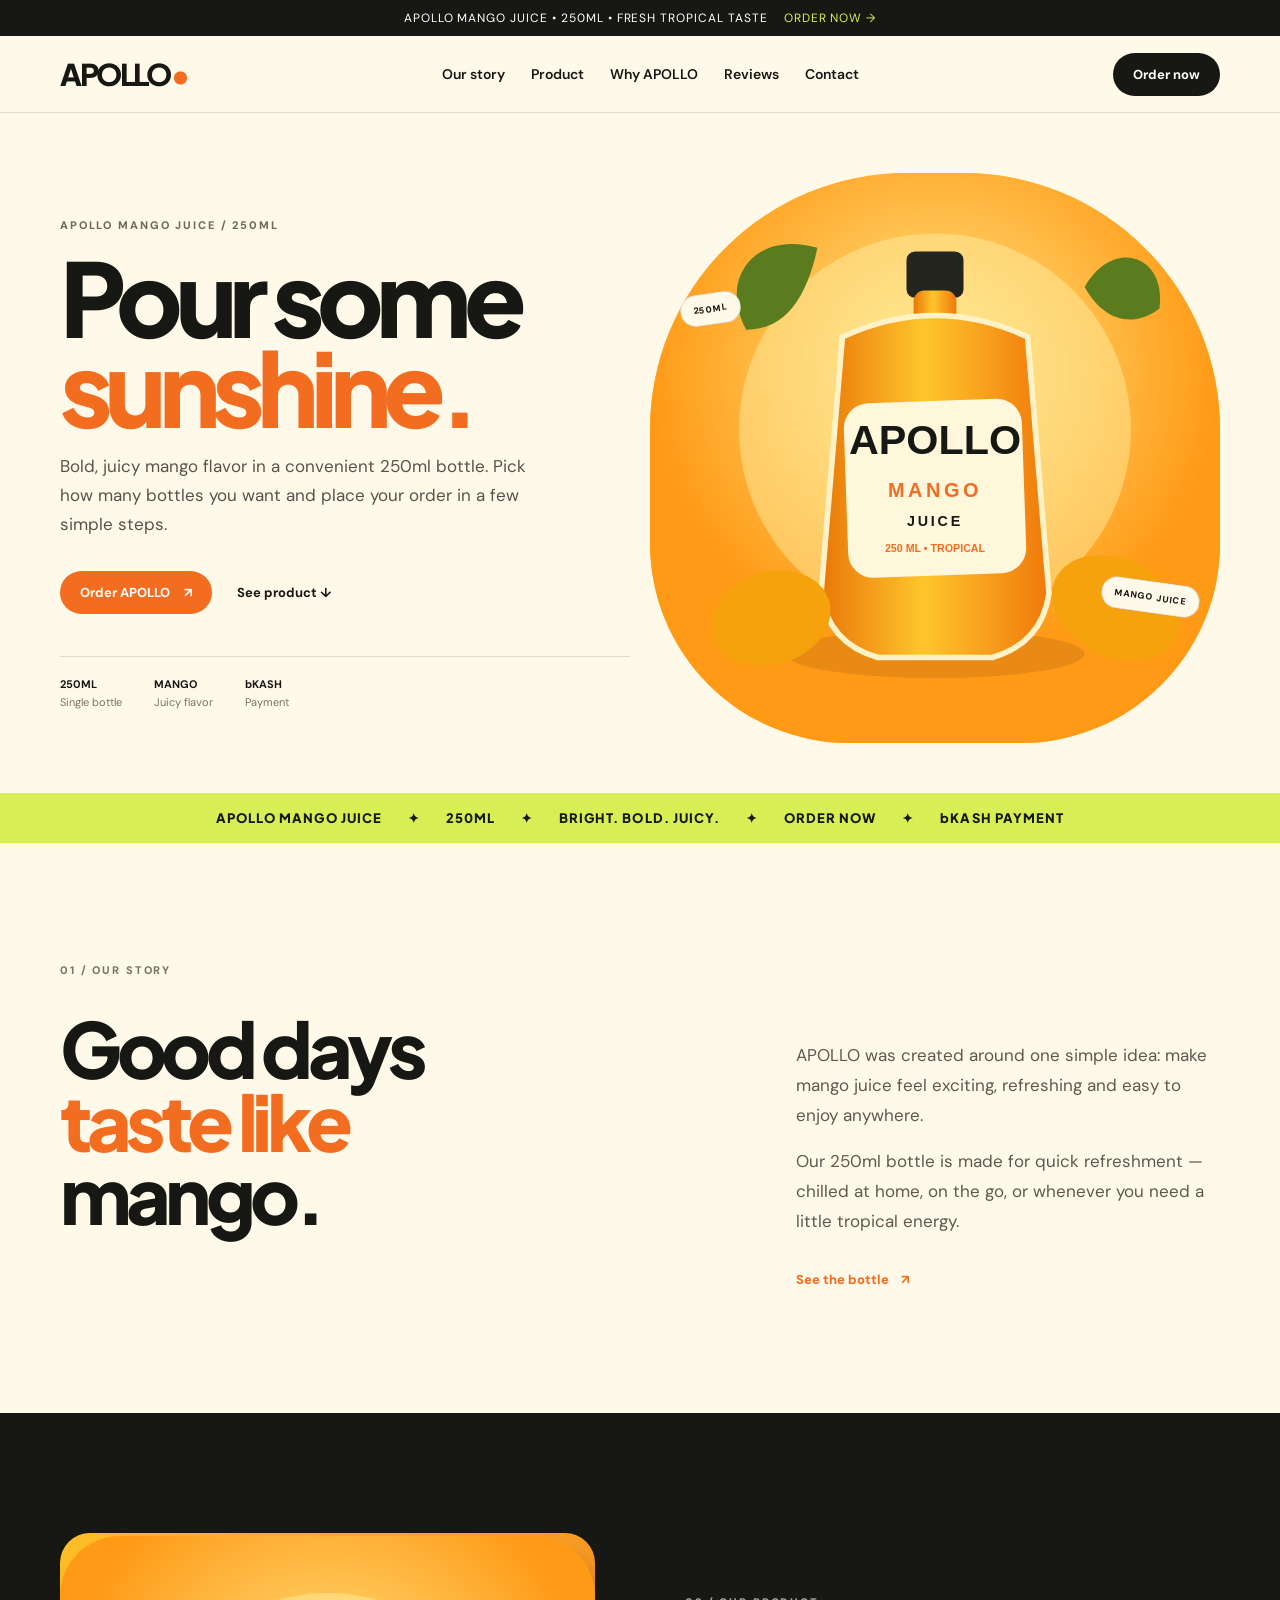
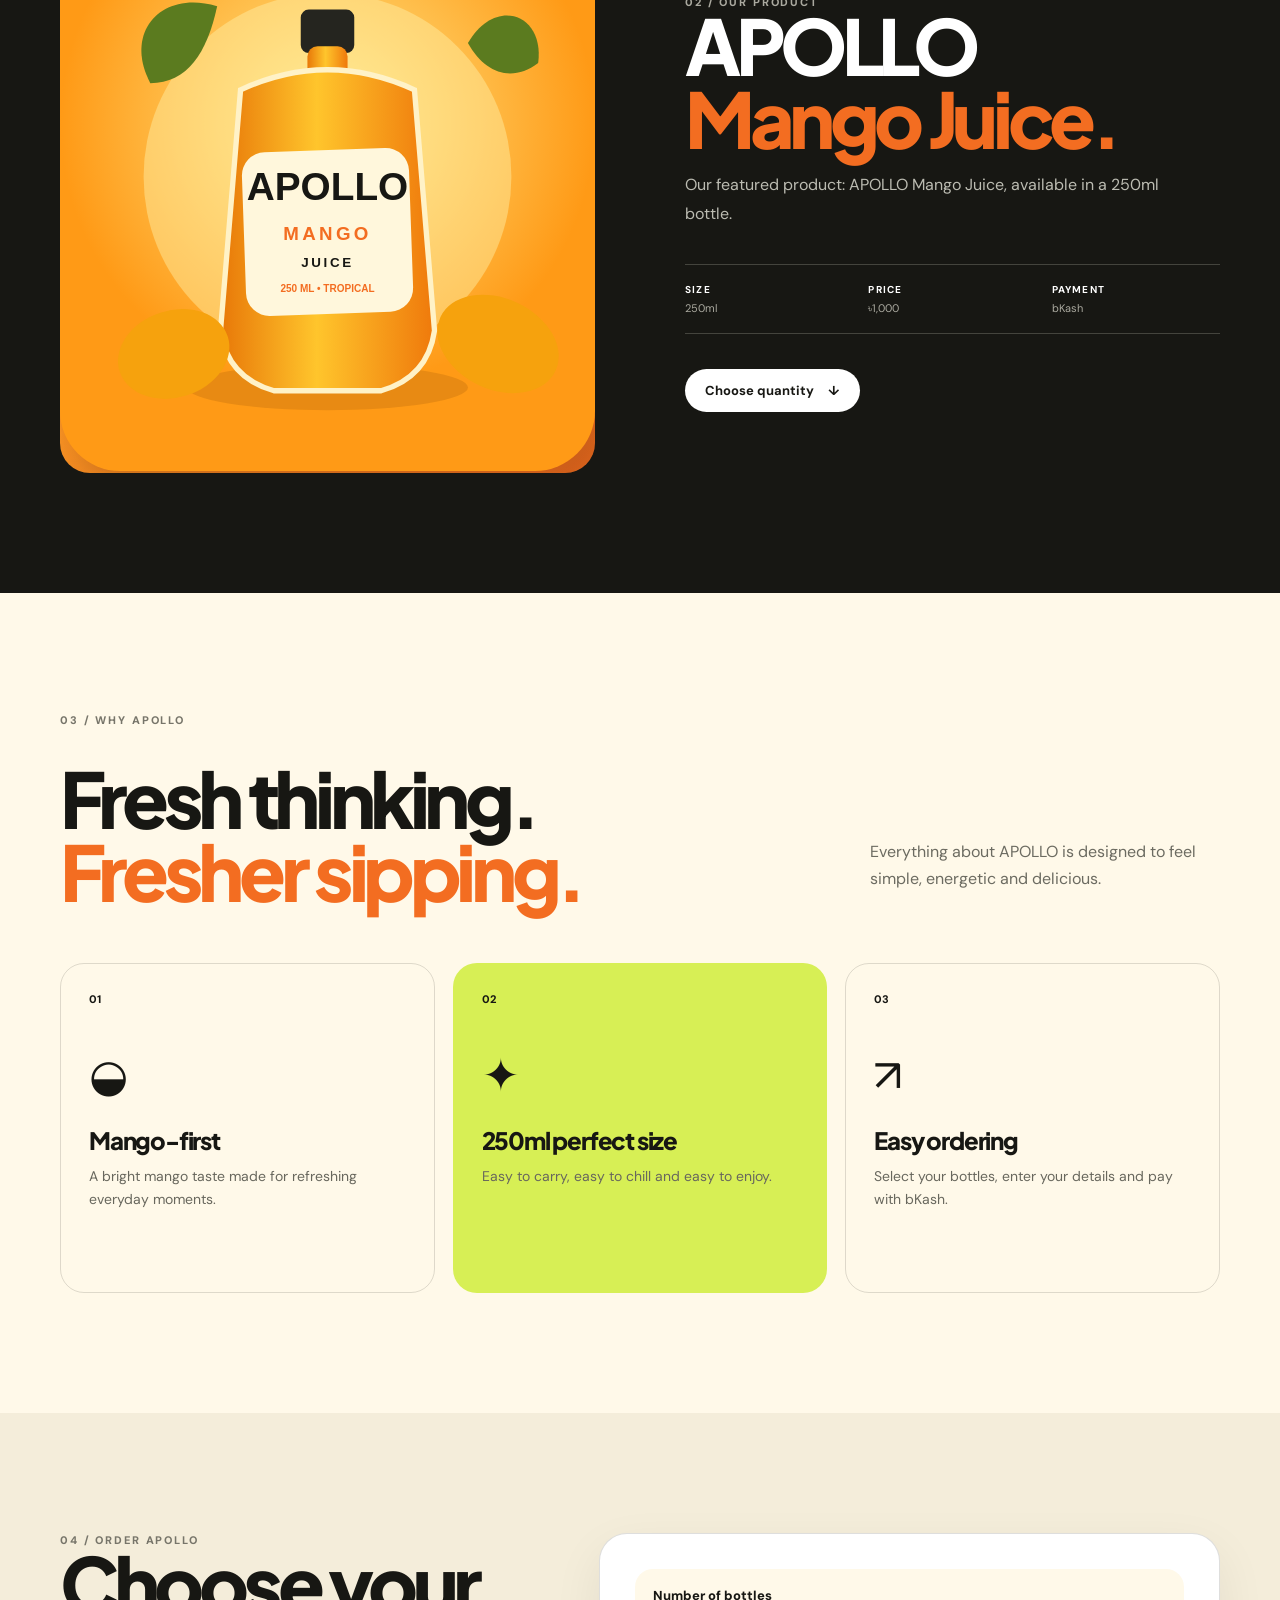
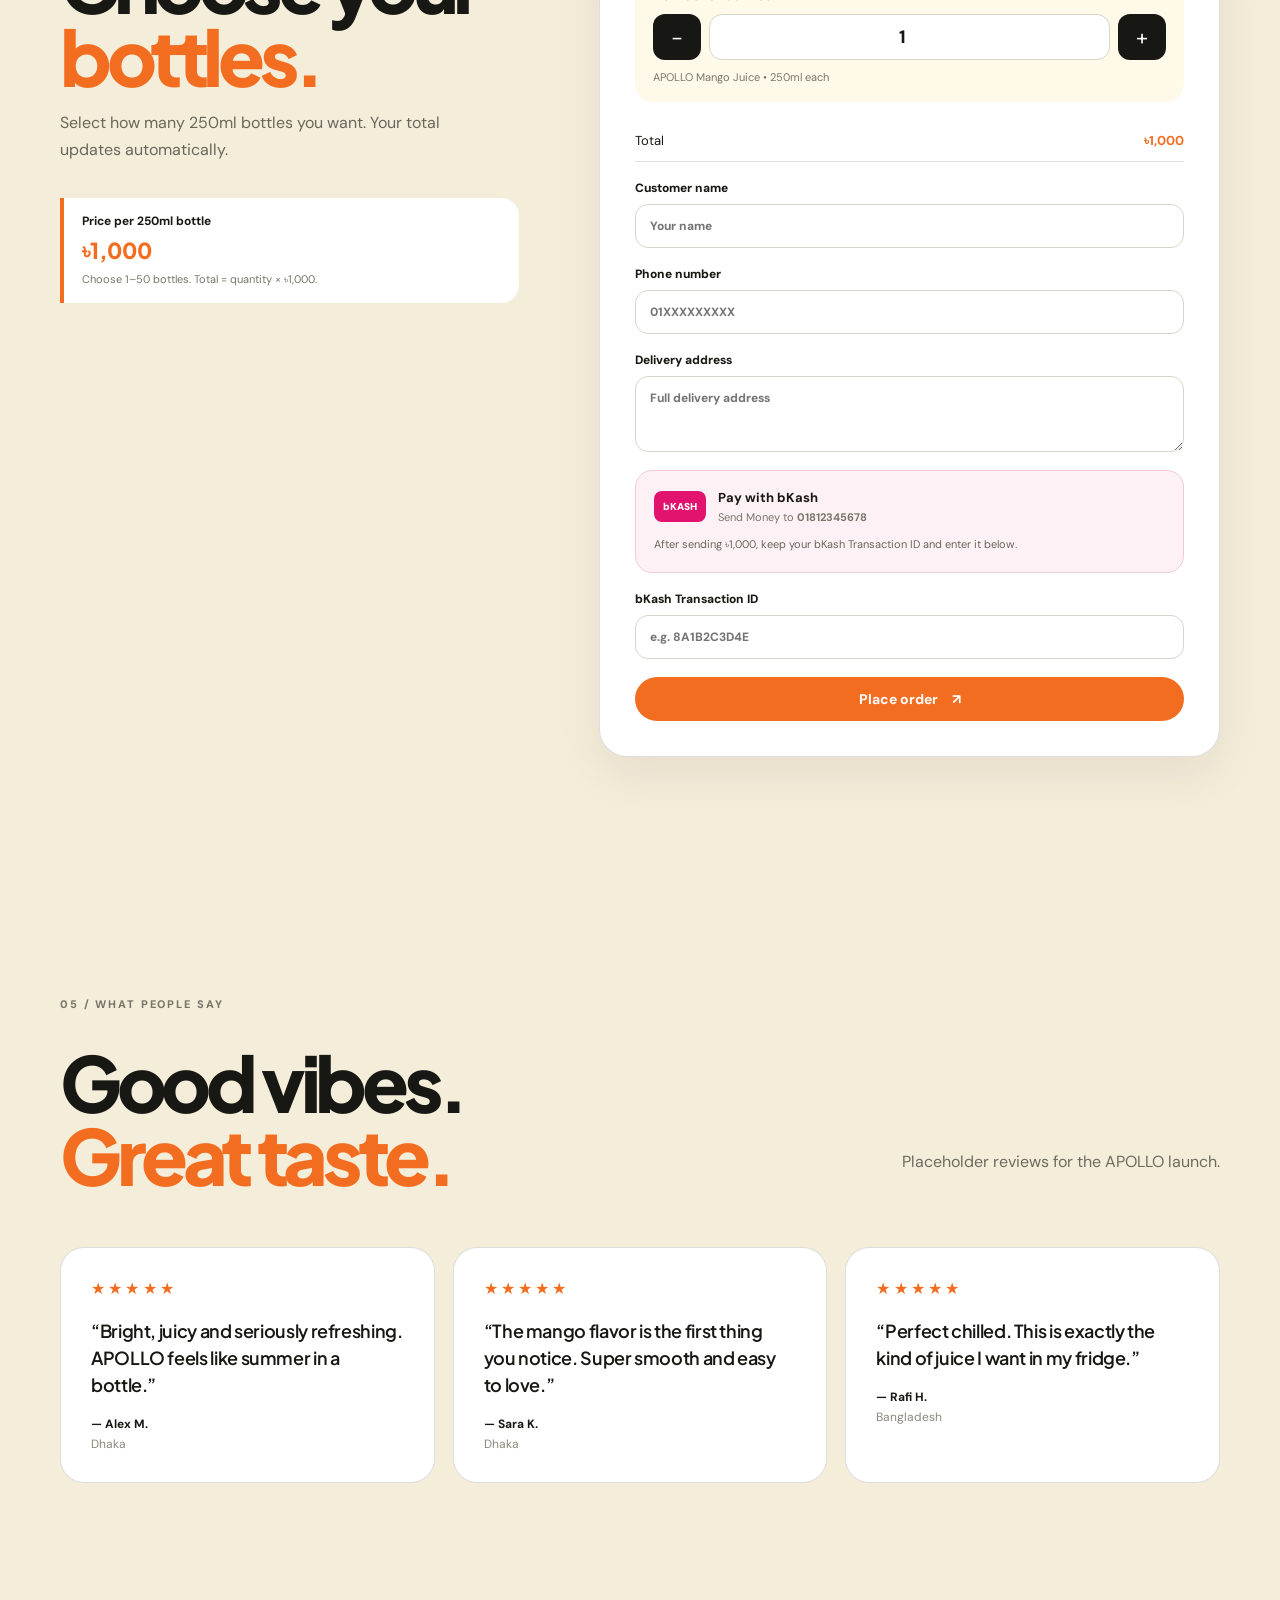
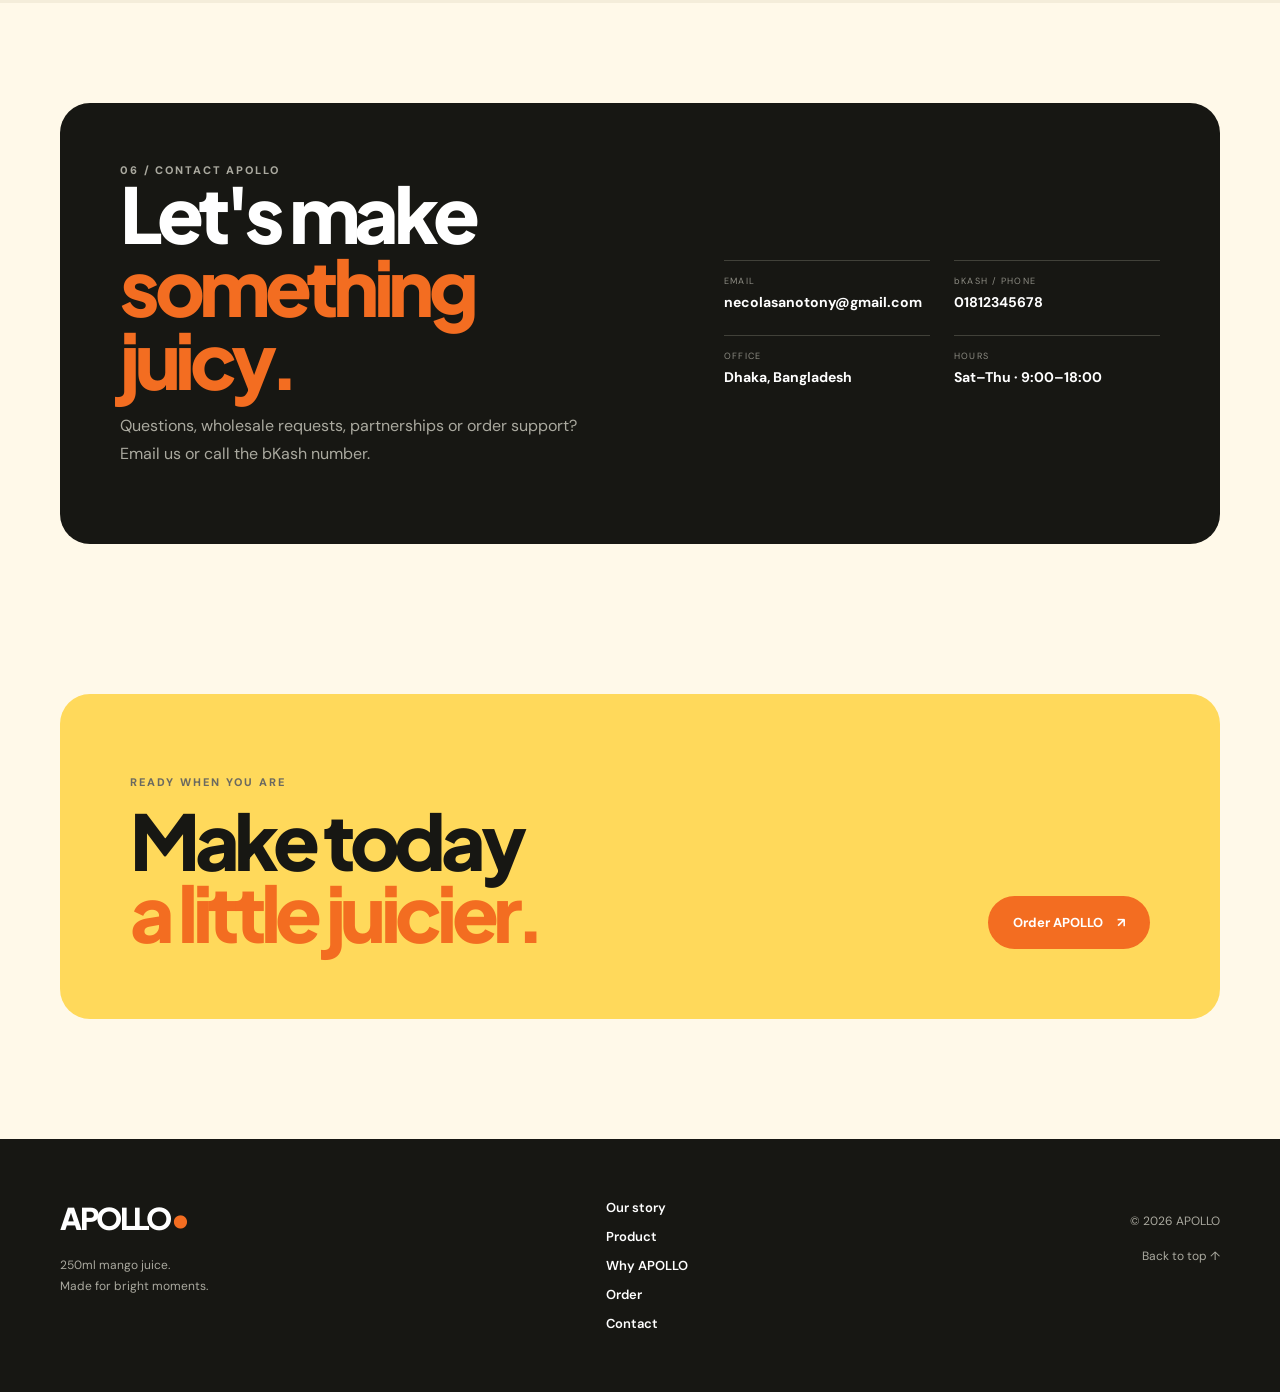
==== commit 2e768149: "Update APOLLO bKash and contact phone number" ====
--- a/index.html
+++ b/index.html
@@ -1 +1 @@
-<!doctype html><html lang="en"><head><meta charset="UTF-8"/><meta name="viewport" content="width=device-width,initial-scale=1.0"/><meta name="description" content="APOLLO mango juice — 250ml tropical mango juice. Choose your quantity and place an order with bKash."/><meta name="keywords" content="APOLLO mango juice, APOLLO 250ml, mango juice Bangladesh, mango juice order"/><meta name="robots" content="index, follow"/><link rel="canonical" href="https://sarkeramit2006-netizen.github.io/apilo-juice-website/"/><meta property="og:type" content="website"/><meta property="og:title" content="APOLLO Mango Juice — 250ml"/><meta property="og:description" content="Choose your APOLLO mango juice quantity and order with bKash."/><meta property="og:url" content="https://sarkeramit2006-netizen.github.io/apilo-juice-website/"/><title>APOLLO Mango Juice | 250ml | Order Online</title><link rel="preconnect" href="https://fonts.googleapis.com"/><link rel="preconnect" href="https://fonts.gstatic.com" crossorigin/><link href="https://fonts.googleapis.com/css2?family=DM+Sans:wght@400;500;600;700&family=Plus+Jakarta+Sans:wght@600;700;800&display=swap" rel="stylesheet"/><link rel="stylesheet" href="style.css"/><script type="application/ld+json">{"@context":"https://schema.org","@type":"Product","name":"APOLLO Mango Juice 250ml","brand":{"@type":"Brand","name":"APOLLO"},"description":"Tropical mango juice in a 250ml bottle.","url":"https://sarkeramit2006-netizen.github.io/apilo-juice-website/","offers":{"@type":"Offer","priceCurrency":"BDT","price":"1000","availability":"https://schema.org/InStock"}}</script></head><body><div class="announcement">APOLLO MANGO JUICE • 250ML • FRESH TROPICAL TASTE <span>Order now →</span></div><header class="nav-wrap"><nav class="nav container" aria-label="Main navigation"><a class="logo" href="#top">APOLLO<span>•</span></a><button class="menu-btn" aria-label="Open menu" aria-expanded="false">☰</button><div class="nav-links"><a href="#story">Our story</a><a href="#product">Product</a><a href="#why">Why APOLLO</a><a href="#reviews">Reviews</a><a href="#contact">Contact</a></div><a class="nav-cta" href="#order">Order now</a></nav></header><main id="top"><section class="hero container"><div class="hero-copy reveal"><p class="eyebrow">APOLLO MANGO JUICE / 250ML</p><h1>Pour some<br/><em>sunshine.</em></h1><p class="hero-text">Bold, juicy mango flavor in a convenient 250ml bottle. Pick how many bottles you want and place your order in a few simple steps.</p><div class="hero-actions"><a class="button primary" href="#order">Order APOLLO <span>↗</span></a><a class="text-link" href="#product">See product <span>↓</span></a></div><div class="hero-meta"><div><strong>250ML</strong><span>Single bottle</span></div><div><strong>MANGO</strong><span>Juicy flavor</span></div><div><strong>bKASH</strong><span>Payment</span></div></div></div><div class="hero-art reveal"><img class="hero-product-image" src="apollo-mango.svg" alt="APOLLO 250ml mango juice bottle"/><span class="floating-note note-a">250ML</span><span class="floating-note note-b">MANGO JUICE</span></div></section><section class="ticker"><div class="ticker-track"><span>APOLLO MANGO JUICE</span><i>✦</i><span>250ML</span><i>✦</i><span>BRIGHT. BOLD. JUICY.</span><i>✦</i><span>ORDER NOW</span><i>✦</i><span>bKASH PAYMENT</span></div></section><section class="story section container" id="story"><div class="section-label">01 / OUR STORY</div><div class="story-grid"><div class="story-title reveal"><h2>Good days<br/><span>taste like</span><br/>mango.</h2></div><div class="story-copy reveal"><p>APOLLO was created around one simple idea: make mango juice feel exciting, refreshing and easy to enjoy anywhere.</p><p>Our 250ml bottle is made for quick refreshment — chilled at home, on the go, or whenever you need a little tropical energy.</p><a class="arrow-link" href="#product">See the bottle <span>↗</span></a></div></div></section><section class="product section" id="product"><div class="container product-grid"><div class="product-visual reveal"><img src="apollo-mango.svg" class="product-photo" alt="APOLLO mango juice 250ml product"/></div><div class="product-info reveal"><div class="section-label">02 / OUR PRODUCT</div><h2>APOLLO<br/><em>Mango Juice.</em></h2><p>Our featured product: APOLLO Mango Juice, available in a 250ml bottle.</p><div class="specs"><div><strong>SIZE</strong><span>250ml</span></div><div><strong>PRICE</strong><span>৳1,000</span></div><div><strong>PAYMENT</strong><span>bKash</span></div></div><a class="button dark" href="#order">Choose quantity <span>↓</span></a></div></div></section><section class="why section container" id="why"><div class="section-label">03 / WHY APOLLO</div><div class="why-head"><h2>Fresh thinking.<br/><em>Fresher sipping.</em></h2><p>Everything about APOLLO is designed to feel simple, energetic and delicious.</p></div><div class="cards"><article class="feature-card reveal"><span>01</span><div class="icon">◒</div><h3>Mango-first</h3><p>A bright mango taste made for refreshing everyday moments.</p></article><article class="feature-card accent reveal"><span>02</span><div class="icon">✦</div><h3>250ml perfect size</h3><p>Easy to carry, easy to chill and easy to enjoy.</p></article><article class="feature-card reveal"><span>03</span><div class="icon">↗</div><h3>Easy ordering</h3><p>Select your bottles, enter your details and pay with bKash.</p></article></div></section><section class="order section" id="order"><div class="container order-grid"><div class="order-intro"><div class="section-label">04 / ORDER APOLLO</div><h2>Choose your<br/><em>bottles.</em></h2><p>Select how many 250ml bottles you want. Your total updates automatically.</p><div class="price-note"><strong>Price per 250ml bottle</strong><span class="price-value">৳1,000</span><small>Choose 1–50 bottles. Total = quantity × ৳1,000.</small></div></div><form class="order-form" id="orderForm"><div class="quantity-box"><label for="quantity">Number of bottles</label><div class="quantity-control"><button type="button" id="minus">−</button><input id="quantity" name="quantity" type="number" min="1" max="50" value="1"/><button type="button" id="plus">+</button></div><span>APOLLO Mango Juice • 250ml each</span></div><div class="order-total"><span>Total</span><strong id="totalSummary">৳1,000</strong></div><label>Customer name<input required name="customerName" placeholder="Your name"/></label><label>Phone number<input required name="phone" type="tel" placeholder="01XXXXXXXXX"/></label><label>Delivery address<textarea required name="address" rows="3" placeholder="Full delivery address"></textarea></label><div class="payment-box"><div><span class="payment-badge">bKASH</span><div><strong>Pay with bKash</strong><small>Send Money to <b>01834331259</b></small></div></div><p>After sending ৳<span id="paymentTotal">1,000</span>, keep your bKash Transaction ID and enter it below.</p></div><label>bKash Transaction ID<input required name="transactionId" placeholder="e.g. 8A1B2C3D4E"/></label><button class="button primary order-submit" type="submit">Place order <span>↗</span></button><p class="order-result" id="orderResult" role="status"></p></form></div></section><section class="reviews section" id="reviews"><div class="container"><div class="section-label">05 / WHAT PEOPLE SAY</div><div class="reviews-head"><h2>Good vibes.<br/><em>Great taste.</em></h2><p>Placeholder reviews for the APOLLO launch.</p></div><div class="review-grid"><article class="review"><div>★★★★★</div><p>“Bright, juicy and seriously refreshing. APOLLO feels like summer in a bottle.”</p><strong>— Alex M.</strong><span>Dhaka</span></article><article class="review"><div>★★★★★</div><p>“The mango flavor is the first thing you notice. Super smooth and easy to love.”</p><strong>— Sara K.</strong><span>Dhaka</span></article><article class="review"><div>★★★★★</div><p>“Perfect chilled. This is exactly the kind of juice I want in my fridge.”</p><strong>— Rafi H.</strong><span>Bangladesh</span></article></div></div></section><section class="contact section container" id="contact"><div class="contact-card"><div><div class="section-label">06 / CONTACT APOLLO</div><h2>Let's make<br/><em>something juicy.</em></h2><p>Questions, wholesale requests, partnerships or order support? Email us or call the bKash number.</p></div><div class="contact-details"><a href="mailto:necolasanotony@gmail.com"><small>EMAIL</small><strong>necolasanotony@gmail.com</strong></a><a href="tel:+8801834331259"><small>bKASH / PHONE</small><strong>01834331259</strong></a><div><small>OFFICE</small><strong>Dhaka, Bangladesh</strong></div><div><small>HOURS</small><strong>Sat–Thu · 9:00–18:00</strong></div></div></div></section><section class="cta container reveal"><div><p class="eyebrow">READY WHEN YOU ARE</p><h2>Make today<br/><em>a little juicier.</em></h2></div><a class="button primary large" href="#order">Order APOLLO <span>↗</span></a></section></main><footer class="footer"><div class="container footer-grid"><div><a class="logo footer-logo" href="#top">APOLLO<span>•</span></a><p>250ml mango juice.<br/>Made for bright moments.</p></div><div class="footer-links"><a href="#story">Our story</a><a href="#product">Product</a><a href="#why">Why APOLLO</a><a href="#order">Order</a><a href="#contact">Contact</a></div><div class="footer-right"><p>© <span id="year"></span> APOLLO</p><a href="#top">Back to top ↑</a></div></div></footer><script src="script.js"></script></body></html>+<!doctype html><html lang="en"><head><meta charset="UTF-8"/><meta name="viewport" content="width=device-width,initial-scale=1.0"/><meta name="description" content="APOLLO mango juice — 250ml tropical mango juice. Choose your quantity and place an order with bKash."/><meta name="keywords" content="APOLLO mango juice, APOLLO 250ml, mango juice Bangladesh, mango juice order"/><meta name="robots" content="index, follow"/><link rel="canonical" href="https://sarkeramit2006-netizen.github.io/apilo-juice-website/"/><meta property="og:type" content="website"/><meta property="og:title" content="APOLLO Mango Juice — 250ml"/><meta property="og:description" content="Choose your APOLLO mango juice quantity and order with bKash."/><meta property="og:url" content="https://sarkeramit2006-netizen.github.io/apilo-juice-website/"/><title>APOLLO Mango Juice | 250ml | Order Online</title><link rel="preconnect" href="https://fonts.googleapis.com"/><link rel="preconnect" href="https://fonts.gstatic.com" crossorigin/><link href="https://fonts.googleapis.com/css2?family=DM+Sans:wght@400;500;600;700&family=Plus+Jakarta+Sans:wght@600;700;800&display=swap" rel="stylesheet"/><link rel="stylesheet" href="style.css"/><script type="application/ld+json">{"@context":"https://schema.org","@type":"Product","name":"APOLLO Mango Juice 250ml","brand":{"@type":"Brand","name":"APOLLO"},"description":"Tropical mango juice in a 250ml bottle.","url":"https://sarkeramit2006-netizen.github.io/apilo-juice-website/","offers":{"@type":"Offer","priceCurrency":"BDT","price":"1000","availability":"https://schema.org/InStock"}}</script></head><body><div class="announcement">APOLLO MANGO JUICE • 250ML • FRESH TROPICAL TASTE <span>Order now →</span></div><header class="nav-wrap"><nav class="nav container" aria-label="Main navigation"><a class="logo" href="#top">APOLLO<span>•</span></a><button class="menu-btn" aria-label="Open menu" aria-expanded="false">☰</button><div class="nav-links"><a href="#story">Our story</a><a href="#product">Product</a><a href="#why">Why APOLLO</a><a href="#reviews">Reviews</a><a href="#contact">Contact</a></div><a class="nav-cta" href="#order">Order now</a></nav></header><main id="top"><section class="hero container"><div class="hero-copy reveal"><p class="eyebrow">APOLLO MANGO JUICE / 250ML</p><h1>Pour some<br/><em>sunshine.</em></h1><p class="hero-text">Bold, juicy mango flavor in a convenient 250ml bottle. Pick how many bottles you want and place your order in a few simple steps.</p><div class="hero-actions"><a class="button primary" href="#order">Order APOLLO <span>↗</span></a><a class="text-link" href="#product">See product <span>↓</span></a></div><div class="hero-meta"><div><strong>250ML</strong><span>Single bottle</span></div><div><strong>MANGO</strong><span>Juicy flavor</span></div><div><strong>bKASH</strong><span>Payment</span></div></div></div><div class="hero-art reveal"><img class="hero-product-image" src="apollo-mango.svg" alt="APOLLO 250ml mango juice bottle"/><span class="floating-note note-a">250ML</span><span class="floating-note note-b">MANGO JUICE</span></div></section><section class="ticker"><div class="ticker-track"><span>APOLLO MANGO JUICE</span><i>✦</i><span>250ML</span><i>✦</i><span>BRIGHT. BOLD. JUICY.</span><i>✦</i><span>ORDER NOW</span><i>✦</i><span>bKASH PAYMENT</span></div></section><section class="story section container" id="story"><div class="section-label">01 / OUR STORY</div><div class="story-grid"><div class="story-title reveal"><h2>Good days<br/><span>taste like</span><br/>mango.</h2></div><div class="story-copy reveal"><p>APOLLO was created around one simple idea: make mango juice feel exciting, refreshing and easy to enjoy anywhere.</p><p>Our 250ml bottle is made for quick refreshment — chilled at home, on the go, or whenever you need a little tropical energy.</p><a class="arrow-link" href="#product">See the bottle <span>↗</span></a></div></div></section><section class="product section" id="product"><div class="container product-grid"><div class="product-visual reveal"><img src="apollo-mango.svg" class="product-photo" alt="APOLLO mango juice 250ml product"/></div><div class="product-info reveal"><div class="section-label">02 / OUR PRODUCT</div><h2>APOLLO<br/><em>Mango Juice.</em></h2><p>Our featured product: APOLLO Mango Juice, available in a 250ml bottle.</p><div class="specs"><div><strong>SIZE</strong><span>250ml</span></div><div><strong>PRICE</strong><span>৳1,000</span></div><div><strong>PAYMENT</strong><span>bKash</span></div></div><a class="button dark" href="#order">Choose quantity <span>↓</span></a></div></div></section><section class="why section container" id="why"><div class="section-label">03 / WHY APOLLO</div><div class="why-head"><h2>Fresh thinking.<br/><em>Fresher sipping.</em></h2><p>Everything about APOLLO is designed to feel simple, energetic and delicious.</p></div><div class="cards"><article class="feature-card reveal"><span>01</span><div class="icon">◒</div><h3>Mango-first</h3><p>A bright mango taste made for refreshing everyday moments.</p></article><article class="feature-card accent reveal"><span>02</span><div class="icon">✦</div><h3>250ml perfect size</h3><p>Easy to carry, easy to chill and easy to enjoy.</p></article><article class="feature-card reveal"><span>03</span><div class="icon">↗</div><h3>Easy ordering</h3><p>Select your bottles, enter your details and pay with bKash.</p></article></div></section><section class="order section" id="order"><div class="container order-grid"><div class="order-intro"><div class="section-label">04 / ORDER APOLLO</div><h2>Choose your<br/><em>bottles.</em></h2><p>Select how many 250ml bottles you want. Your total updates automatically.</p><div class="price-note"><strong>Price per 250ml bottle</strong><span class="price-value">৳1,000</span><small>Choose 1–50 bottles. Total = quantity × ৳1,000.</small></div></div><form class="order-form" id="orderForm"><div class="quantity-box"><label for="quantity">Number of bottles</label><div class="quantity-control"><button type="button" id="minus">−</button><input id="quantity" name="quantity" type="number" min="1" max="50" value="1"/><button type="button" id="plus">+</button></div><span>APOLLO Mango Juice • 250ml each</span></div><div class="order-total"><span>Total</span><strong id="totalSummary">৳1,000</strong></div><label>Customer name<input required name="customerName" placeholder="Your name"/></label><label>Phone number<input required name="phone" type="tel" placeholder="01XXXXXXXXX"/></label><label>Delivery address<textarea required name="address" rows="3" placeholder="Full delivery address"></textarea></label><div class="payment-box"><div><span class="payment-badge">bKASH</span><div><strong>Pay with bKash</strong><small>Send Money to <b>01812345678</b></small></div></div><p>After sending ৳<span id="paymentTotal">1,000</span>, keep your bKash Transaction ID and enter it below.</p></div><label>bKash Transaction ID<input required name="transactionId" placeholder="e.g. 8A1B2C3D4E"/></label><button class="button primary order-submit" type="submit">Place order <span>↗</span></button><p class="order-result" id="orderResult" role="status"></p></form></div></section><section class="reviews section" id="reviews"><div class="container"><div class="section-label">05 / WHAT PEOPLE SAY</div><div class="reviews-head"><h2>Good vibes.<br/><em>Great taste.</em></h2><p>Placeholder reviews for the APOLLO launch.</p></div><div class="review-grid"><article class="review"><div>★★★★★</div><p>“Bright, juicy and seriously refreshing. APOLLO feels like summer in a bottle.”</p><strong>— Alex M.</strong><span>Dhaka</span></article><article class="review"><div>★★★★★</div><p>“The mango flavor is the first thing you notice. Super smooth and easy to love.”</p><strong>— Sara K.</strong><span>Dhaka</span></article><article class="review"><div>★★★★★</div><p>“Perfect chilled. This is exactly the kind of juice I want in my fridge.”</p><strong>— Rafi H.</strong><span>Bangladesh</span></article></div></div></section><section class="contact section container" id="contact"><div class="contact-card"><div><div class="section-label">06 / CONTACT APOLLO</div><h2>Let's make<br/><em>something juicy.</em></h2><p>Questions, wholesale requests, partnerships or order support? Email us or call the bKash number.</p></div><div class="contact-details"><a href="mailto:necolasanotony@gmail.com"><small>EMAIL</small><strong>necolasanotony@gmail.com</strong></a><a href="tel:+8801812345678"><small>bKASH / PHONE</small><strong>01812345678</strong></a><div><small>OFFICE</small><strong>Dhaka, Bangladesh</strong></div><div><small>HOURS</small><strong>Sat–Thu · 9:00–18:00</strong></div></div></div></section><section class="cta container reveal"><div><p class="eyebrow">READY WHEN YOU ARE</p><h2>Make today<br/><em>a little juicier.</em></h2></div><a class="button primary large" href="#order">Order APOLLO <span>↗</span></a></section></main><footer class="footer"><div class="container footer-grid"><div><a class="logo footer-logo" href="#top">APOLLO<span>•</span></a><p>250ml mango juice.<br/>Made for bright moments.</p></div><div class="footer-links"><a href="#story">Our story</a><a href="#product">Product</a><a href="#why">Why APOLLO</a><a href="#order">Order</a><a href="#contact">Contact</a></div><div class="footer-right"><p>© <span id="year"></span> APOLLO</p><a href="#top">Back to top ↑</a></div></div></footer><script src="script.js"></script></body></html>
